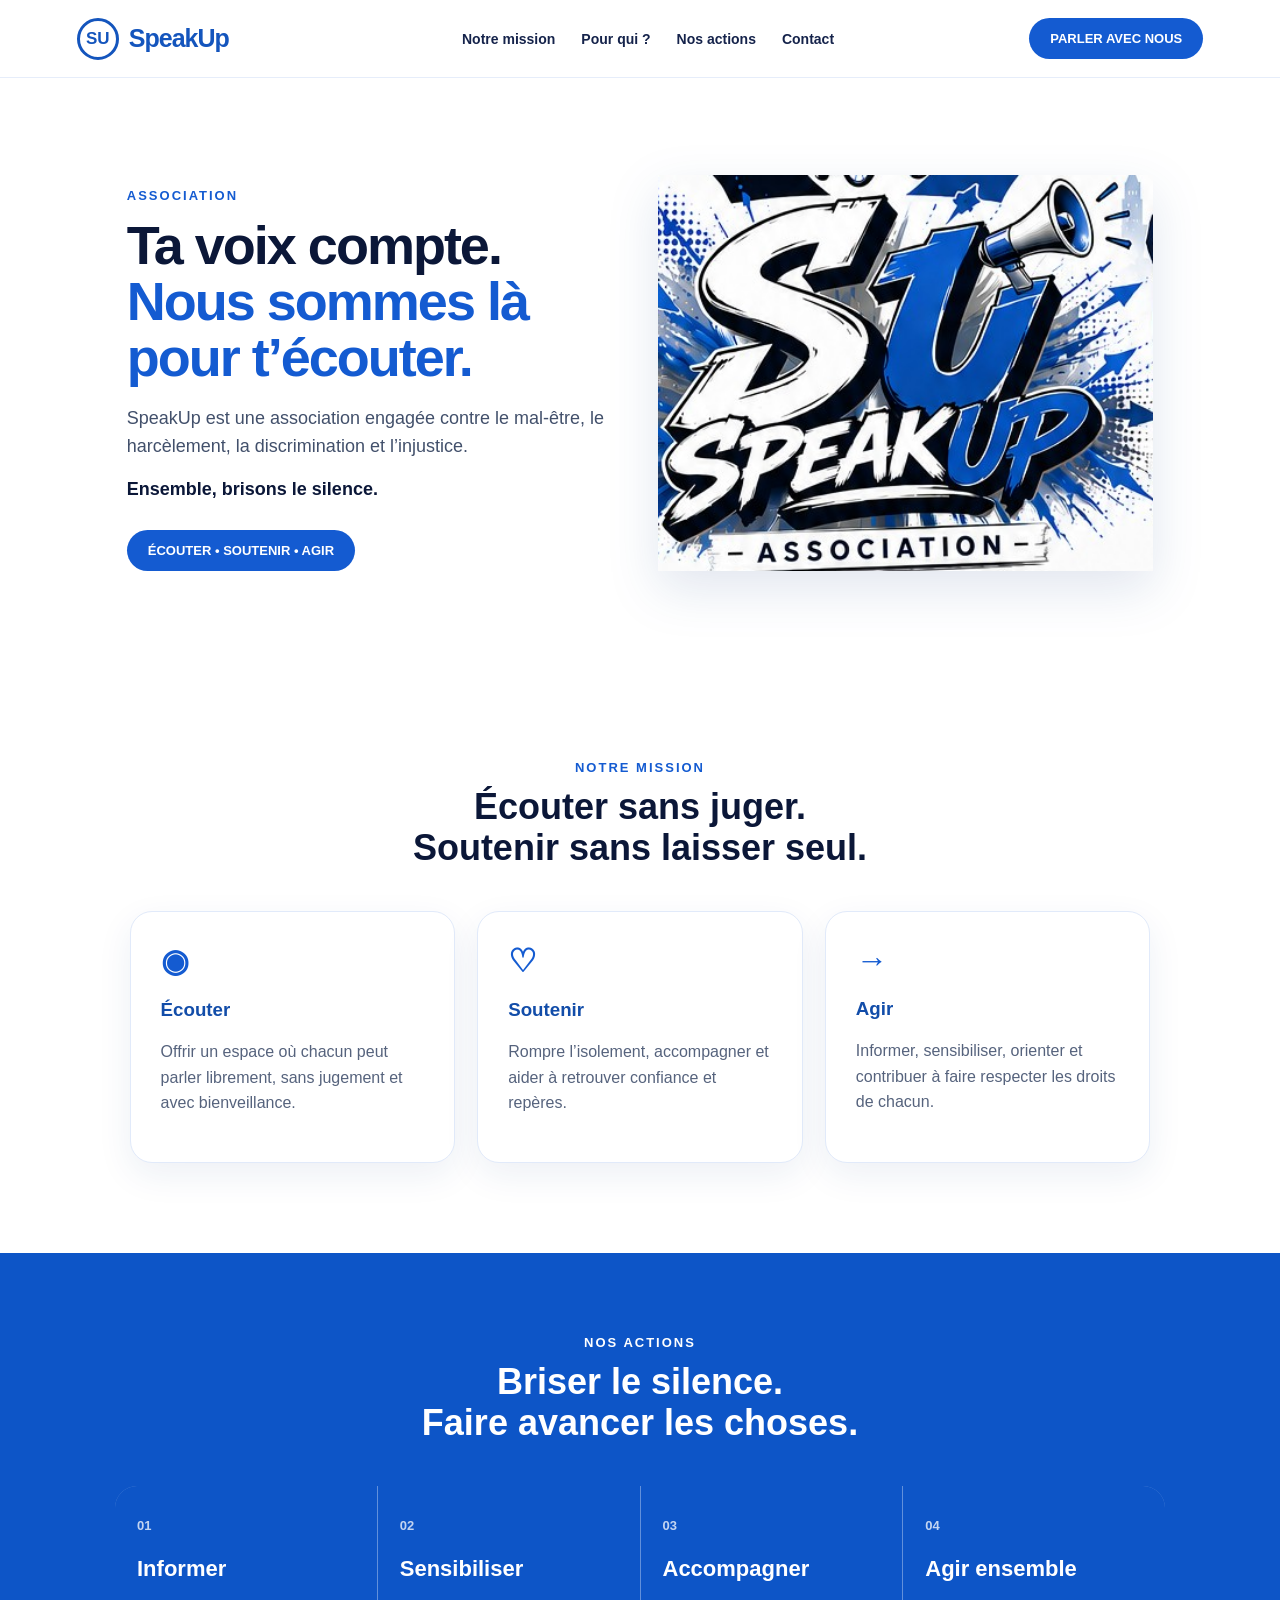
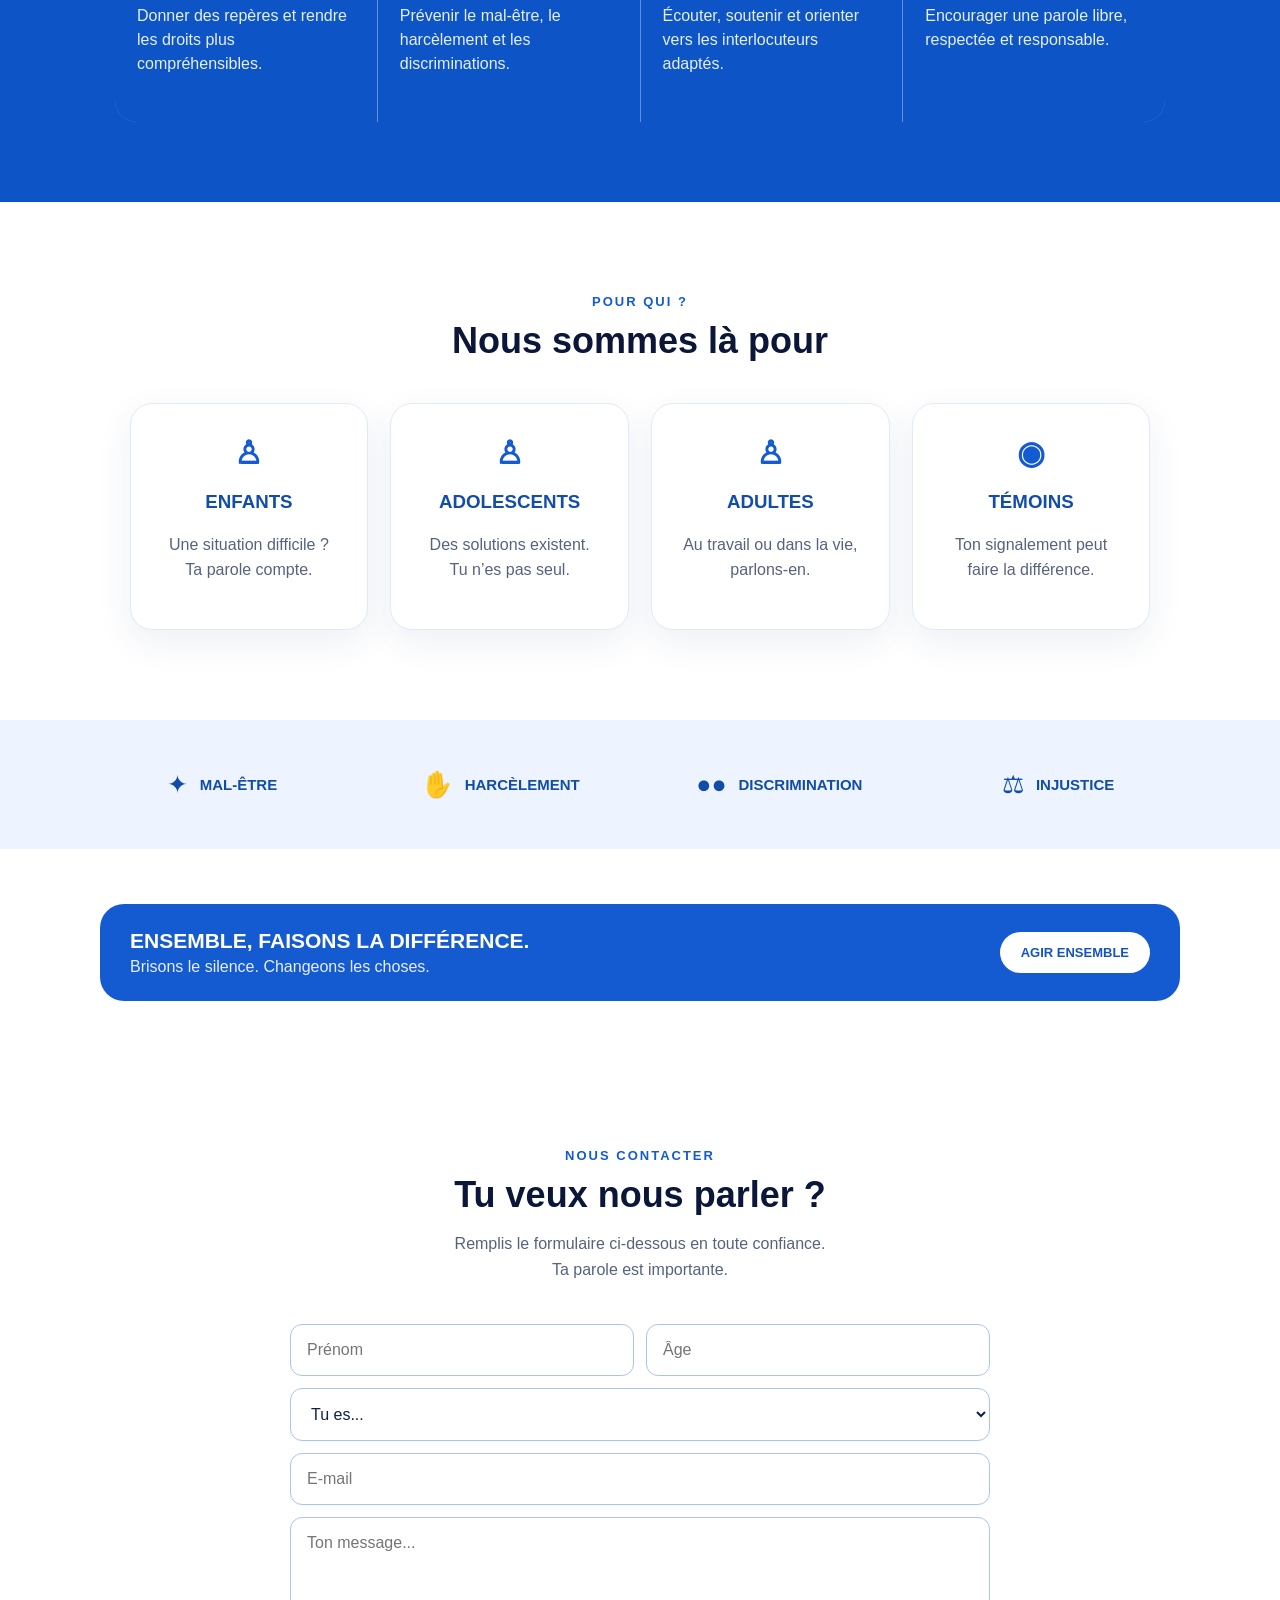
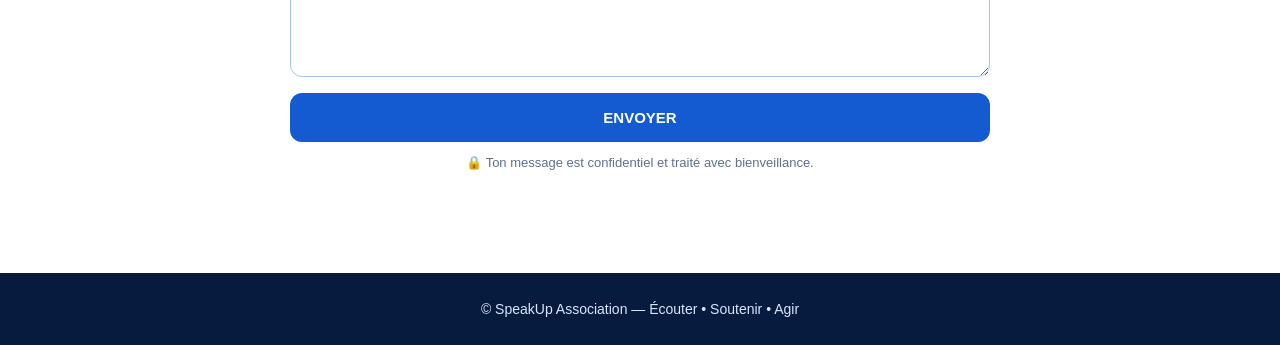
==== index.html @ f139d2a2 "Add files via upload" ====
<!doctype html>
<html lang="fr">
<head>
<meta charset="utf-8">
<meta name="viewport" content="width=device-width, initial-scale=1">
<meta name="description" content="SpeakUp Association — Écouter, soutenir, agir.">
<title>SpeakUp — Écouter • Soutenir • Agir</title>
<link rel="stylesheet" href="style.css">
</head>
<body>

<header class="header">
  <a class="brand" href="#accueil" aria-label="SpeakUp">
    <span class="brand-su">SU</span><span class="brand-name">SpeakUp</span>
  </a>
  <nav>
    <a href="#mission">Notre mission</a>
    <a href="#publics">Pour qui ?</a>
    <a href="#actions">Nos actions</a>
    <a href="#contact">Contact</a>
  </nav>
  <a class="header-btn" href="#contact">PARLER AVEC NOUS</a>
</header>

<main>
<section class="hero" id="accueil">
  <div class="hero-text">
    <p class="eyebrow">ASSOCIATION</p>
    <h1>Ta voix compte.<br><span>Nous sommes là<br>pour t’écouter.</span></h1>
    <p class="intro">SpeakUp est une association engagée contre le mal-être, le harcèlement, la discrimination et l’injustice.</p>
    <p class="strong">Ensemble, brisons le silence.</p>
    <a class="primary" href="#contact">ÉCOUTER • SOUTENIR • AGIR</a>
  </div>
  <div class="hero-logo">
    <img src="speakup-logo.png" alt="Logo SpeakUp Association">
  </div>
</section>

<section class="section" id="mission">
  <div class="section-title"><span>NOTRE MISSION</span><h2>Écouter sans juger.<br>Soutenir sans laisser seul.</h2></div>
  <div class="three-cards">
    <article><div class="icon">◉</div><h3>Écouter</h3><p>Offrir un espace où chacun peut parler librement, sans jugement et avec bienveillance.</p></article>
    <article><div class="icon">♡</div><h3>Soutenir</h3><p>Rompre l’isolement, accompagner et aider à retrouver confiance et repères.</p></article>
    <article><div class="icon">→</div><h3>Agir</h3><p>Informer, sensibiliser, orienter et contribuer à faire respecter les droits de chacun.</p></article>
  </div>
</section>

<section class="blue-section" id="actions">
  <div class="section-title white"><span>NOS ACTIONS</span><h2>Briser le silence.<br>Faire avancer les choses.</h2></div>
  <div class="action-grid">
    <div><b>01</b><h3>Informer</h3><p>Donner des repères et rendre les droits plus compréhensibles.</p></div>
    <div><b>02</b><h3>Sensibiliser</h3><p>Prévenir le mal-être, le harcèlement et les discriminations.</p></div>
    <div><b>03</b><h3>Accompagner</h3><p>Écouter, soutenir et orienter vers les interlocuteurs adaptés.</p></div>
    <div><b>04</b><h3>Agir ensemble</h3><p>Encourager une parole libre, respectée et responsable.</p></div>
  </div>
</section>

<section class="section" id="publics">
  <div class="section-title"><span>POUR QUI ?</span><h2>Nous sommes là pour</h2></div>
  <div class="audience-grid">
    <article><div class="audience-icon">♙</div><h3>ENFANTS</h3><p>Une situation difficile ? Ta parole compte.</p></article>
    <article><div class="audience-icon">♙</div><h3>ADOLESCENTS</h3><p>Des solutions existent. Tu n’es pas seul.</p></article>
    <article><div class="audience-icon">♙</div><h3>ADULTES</h3><p>Au travail ou dans la vie, parlons-en.</p></article>
    <article><div class="audience-icon">◉</div><h3>TÉMOINS</h3><p>Ton signalement peut faire la différence.</p></article>
  </div>
</section>

<section class="issues">
  <div class="issue"><span>✦</span><b>MAL-ÊTRE</b></div>
  <div class="issue"><span>✋</span><b>HARCÈLEMENT</b></div>
  <div class="issue"><span>●●</span><b>DISCRIMINATION</b></div>
  <div class="issue"><span>⚖</span><b>INJUSTICE</b></div>
</section>

<section class="cta">
  <div><strong>ENSEMBLE, FAISONS LA DIFFÉRENCE.</strong><span>Brisons le silence. Changeons les choses.</span></div>
  <a href="#contact">AGIR ENSEMBLE</a>
</section>

<section class="contact section" id="contact">
  <div class="section-title"><span>NOUS CONTACTER</span><h2>Tu veux nous parler ?</h2><p>Remplis le formulaire ci-dessous en toute confiance.<br>Ta parole est importante.</p></div>
  <form action="https://formsubmit.co/speakup@asso67gmail.com" method="POST">
    <input type="hidden" name="_subject" value="Nouveau message — SpeakUp">
    <input type="hidden" name="_captcha" value="false">
    <input type="hidden" name="_template" value="table">
    <div class="form-row">
      <input type="text" name="prenom" placeholder="Prénom" required>
      <input type="text" name="age" placeholder="Âge">
    </div>
    <select name="profil" required>
      <option value="" selected disabled>Tu es...</option>
      <option>Enfant</option><option>Adolescent</option><option>Adulte</option><option>Témoin</option>
    </select>
    <input type="email" name="email" placeholder="E-mail" required>
    <textarea name="message" placeholder="Ton message..." required></textarea>
    <button type="submit">ENVOYER</button>
    <p class="privacy">🔒 Ton message est confidentiel et traité avec bienveillance.</p>
  </form>
</section>
</main>

<footer>© SpeakUp Association — Écouter • Soutenir • Agir</footer>
</body>
</html>
---- style.css ----
*{box-sizing:border-box}html{scroll-behavior:smooth}body{margin:0;font-family:Arial,Helvetica,sans-serif;color:#0b1738;background:#fff}.header{height:78px;display:flex;align-items:center;gap:34px;padding:0 6%;border-bottom:1px solid #e6edfa;background:#fff;position:sticky;top:0;z-index:10}.brand{display:flex;align-items:center;gap:10px;text-decoration:none;color:#1455bd;font-weight:800;font-size:25px;min-width:190px}.brand-su{width:42px;height:42px;border:3px solid #1455bd;border-radius:50%;display:grid;place-items:center;font-size:17px}.brand-name{letter-spacing:-1px}.header nav{display:flex;gap:26px;flex:1;justify-content:center}.header nav a{color:#15234b;text-decoration:none;font-weight:700;font-size:14px}.header-btn,.primary,.cta a{background:#145bd1;color:#fff;text-decoration:none;border-radius:999px;padding:13px 21px;font-weight:800;font-size:13px;white-space:nowrap}.hero{max-width:1180px;margin:auto;min-height:590px;display:grid;grid-template-columns:1fr 1fr;align-items:center;padding:65px 6%;gap:35px}.eyebrow,.section-title span{font-size:13px;letter-spacing:2px;color:#145bd1;font-weight:900}.hero h1{font-size:54px;line-height:1.04;margin:14px 0 20px;letter-spacing:-2px}.hero h1 span{color:#145bd1}.intro{font-size:18px;line-height:1.55;max-width:540px;color:#42506b}.strong{font-size:18px;font-weight:800}.primary{display:inline-block;margin-top:12px}.hero-logo{display:flex;justify-content:center;align-items:center}.hero-logo img{width:min(100%,520px);max-height:420px;object-fit:contain;filter:drop-shadow(0 18px 25px rgba(10,50,120,.12))}.section{padding:90px 7%;max-width:1200px;margin:auto}.section-title{text-align:center;margin-bottom:42px}.section-title h2{font-size:36px;margin:10px 0 0;line-height:1.15}.section-title p{color:#56637d;line-height:1.6}.three-cards,.audience-grid{display:grid;grid-template-columns:repeat(3,1fr);gap:22px}.three-cards article,.audience-grid article{background:#fff;border:1px solid #e1eafa;border-radius:22px;padding:30px;box-shadow:0 12px 35px rgba(22,69,130,.08)}.icon,.audience-icon{color:#145bd1;font-size:32px;font-weight:900}.three-cards h3,.audience-grid h3{color:#124da9}.three-cards p,.audience-grid p{color:#56637d;line-height:1.6}.blue-section{background:#0d55c7;color:#fff;padding:80px 7%}.white span{color:#fff}.white h2{color:#fff}.action-grid{max-width:1050px;margin:auto;display:grid;grid-template-columns:repeat(4,1fr);gap:1px;background:rgba(255,255,255,.35);border-radius:22px;overflow:hidden}.action-grid div{background:#0d55c7;padding:30px 22px;min-height:180px}.action-grid b{font-size:13px;opacity:.75}.action-grid h3{font-size:22px}.action-grid p{line-height:1.5;opacity:.9}.audience-grid{grid-template-columns:repeat(4,1fr)}.audience-grid article{text-align:center}.issues{background:#edf4ff;padding:35px 7%;display:grid;grid-template-columns:repeat(4,1fr);gap:14px}.issue{display:flex;align-items:center;justify-content:center;gap:12px;color:#114da8;padding:15px;font-size:15px}.issue span{font-size:25px}.cta{max-width:1080px;margin:55px auto;padding:25px 30px;background:#145bd1;color:#fff;border-radius:24px;display:flex;align-items:center;justify-content:space-between;gap:20px}.cta div{display:flex;flex-direction:column;gap:5px}.cta strong{font-size:21px}.cta span{opacity:.9}.cta a{background:#fff;color:#1455bd}.contact form{max-width:700px;margin:auto}.form-row{display:grid;grid-template-columns:1fr 1fr;gap:12px}.contact input,.contact select,.contact textarea{width:100%;padding:16px;border:1.5px solid #a9c4ef;border-radius:12px;margin-bottom:12px;font:inherit;color:#10204a;background:#fff}.contact textarea{min-height:160px;resize:vertical}.contact button{width:100%;border:0;border-radius:12px;background:#145bd1;color:#fff;padding:16px;font-weight:900;font-size:15px;cursor:pointer}.privacy{text-align:center;color:#60708d;font-size:13px}footer{text-align:center;background:#071b3e;color:#d9e6ff;padding:28px;font-size:14px}@media(max-width:850px){.header{height:auto;padding:14px 5%;flex-wrap:wrap;gap:14px}.header nav{order:3;width:100%;overflow:auto;justify-content:flex-start;padding-bottom:4px}.header-btn{display:none}.hero{grid-template-columns:1fr;padding-top:45px}.hero h1{font-size:43px}.hero-logo{order:2}.three-cards,.audience-grid,.action-grid,.issues{grid-template-columns:1fr 1fr}.section{padding:65px 5%}.cta{margin:35px 5%;flex-direction:column;align-items:flex-start}.cta a{align-self:stretch;text-align:center}}@media(max-width:520px){.three-cards,.audience-grid,.action-grid,.issues,.form-row{grid-template-columns:1fr}.hero h1{font-size:38px}.hero-logo img{width:100%}.section-title h2{font-size:29px}.brand{min-width:auto}.header nav{gap:18px}.header nav a{font-size:13px}.cta strong{font-size:18px}}
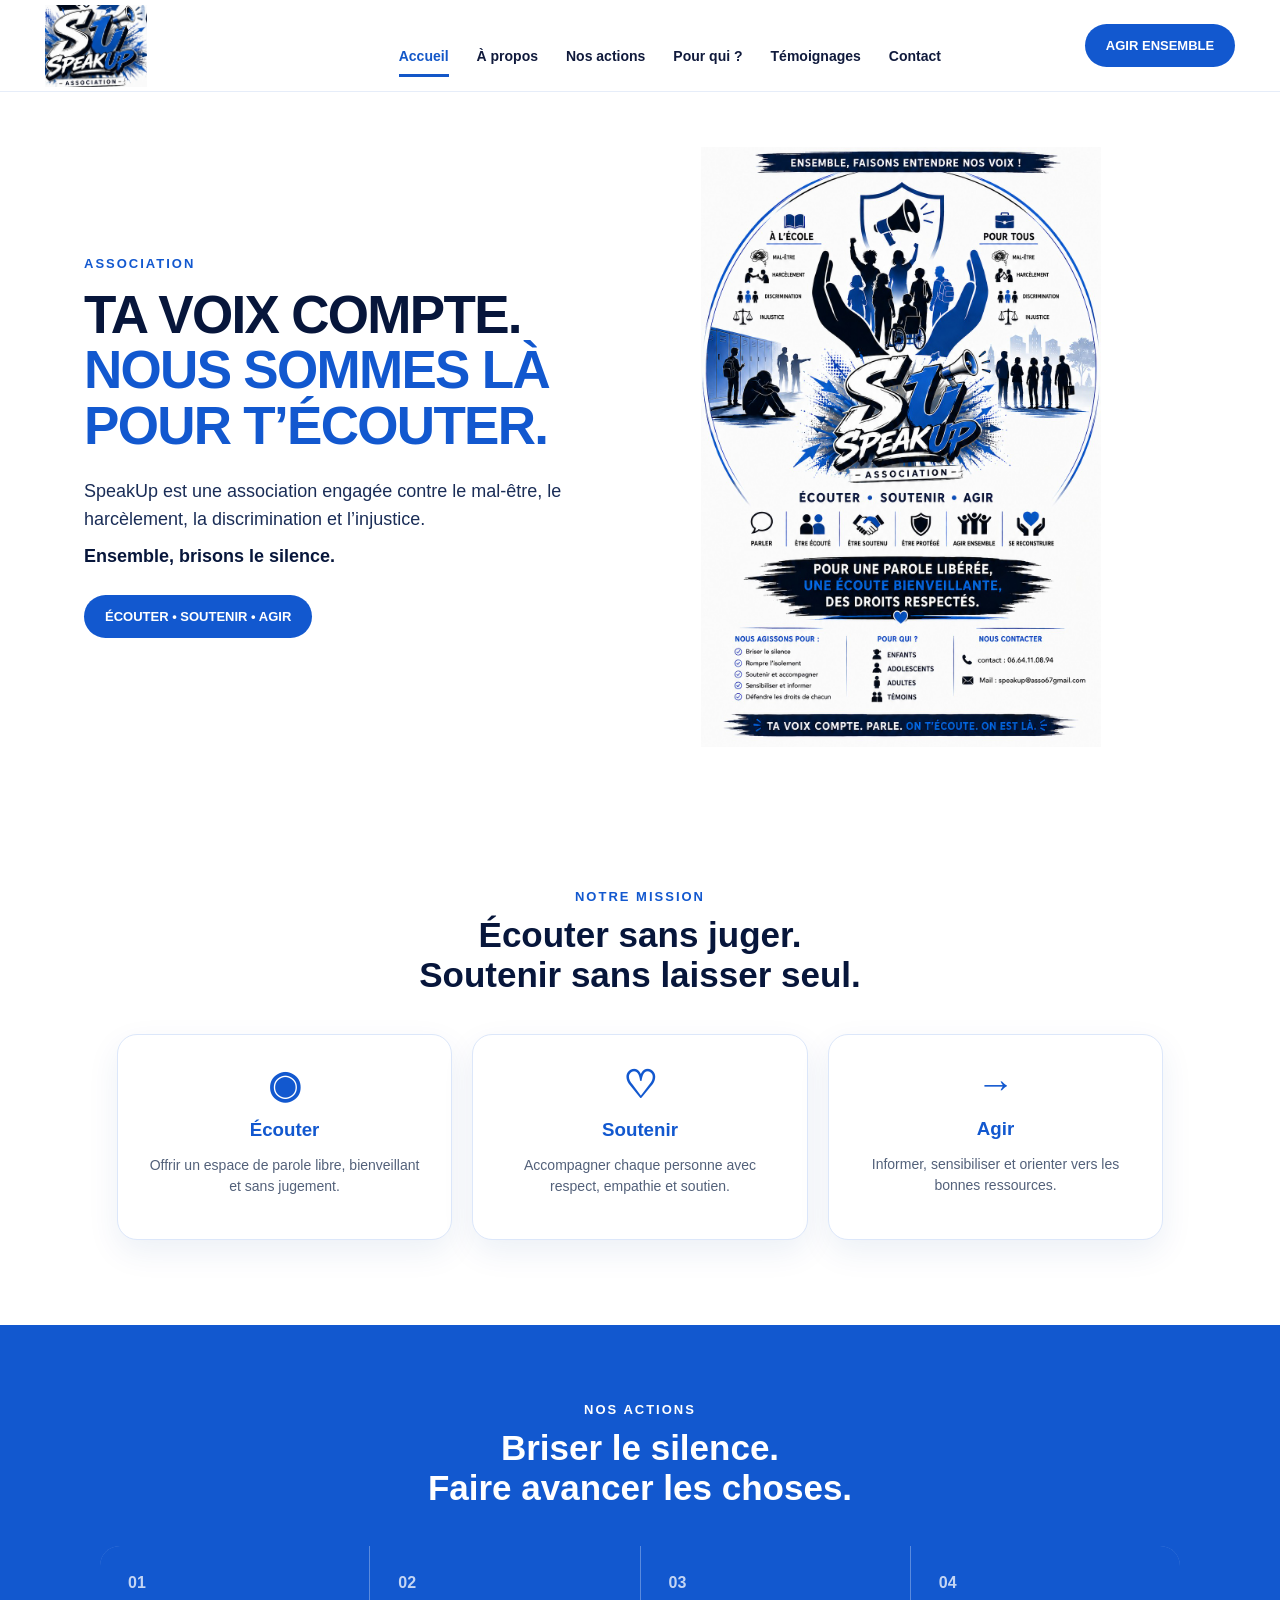
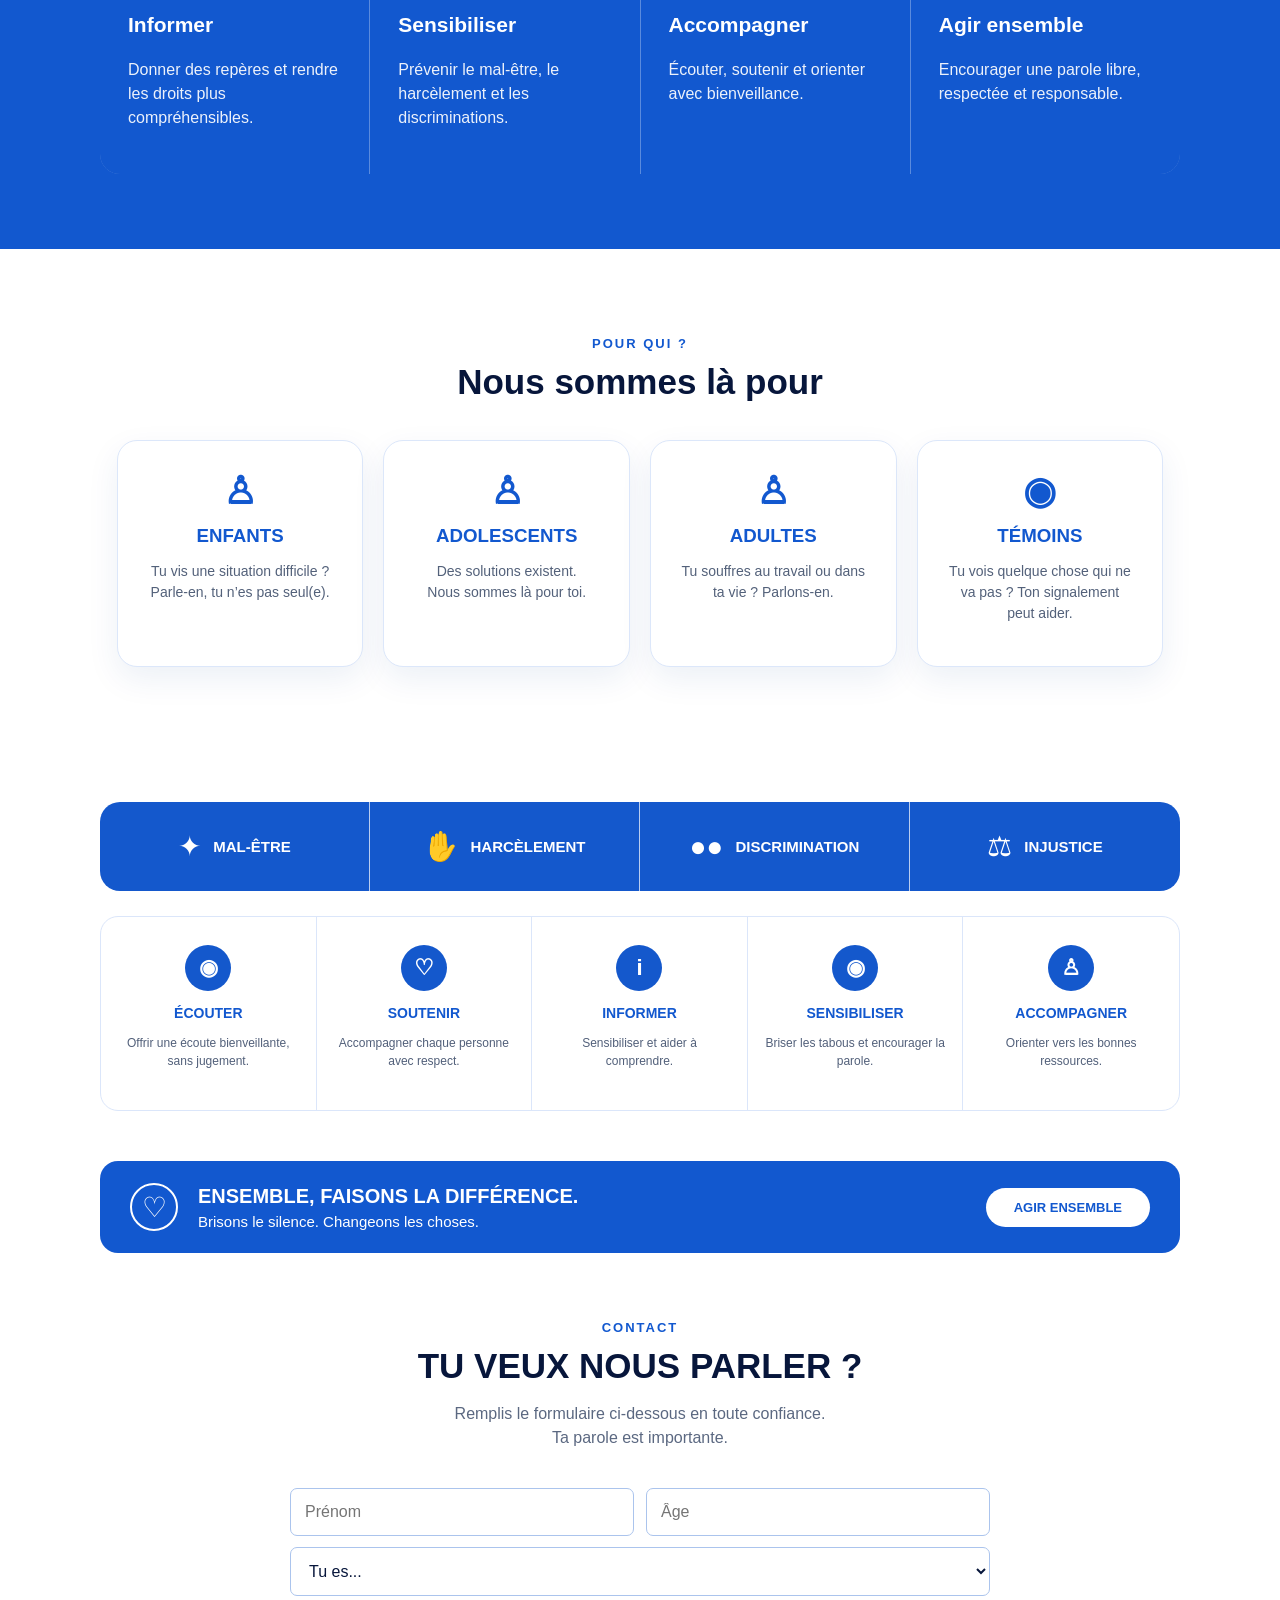
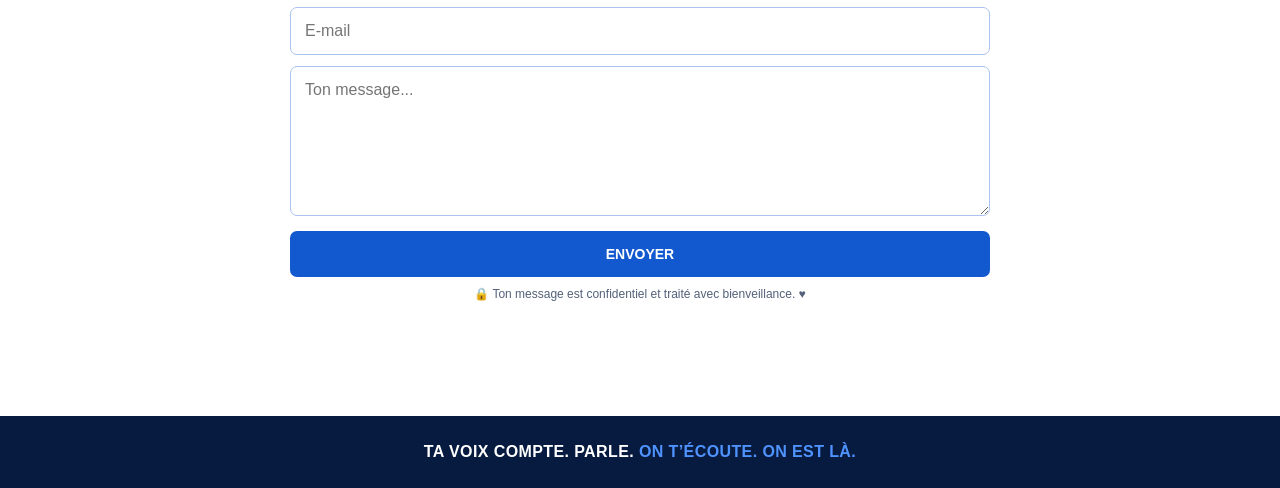
==== commit 7707956f: "Add files via upload" ====
--- a/index.html
+++ b/index.html
@@ -3,102 +3,114 @@
 <head>
 <meta charset="utf-8">
 <meta name="viewport" content="width=device-width, initial-scale=1">
-<meta name="description" content="SpeakUp Association — Écouter, soutenir, agir.">
+<meta name="description" content="SpeakUp — Ta voix compte. Nous sommes là pour t'écouter.">
 <title>SpeakUp — Écouter • Soutenir • Agir</title>
 <link rel="stylesheet" href="style.css">
 </head>
 <body>
 
-<header class="header">
-  <a class="brand" href="#accueil" aria-label="SpeakUp">
-    <span class="brand-su">SU</span><span class="brand-name">SpeakUp</span>
+<header class="topbar">
+  <a class="logo-link" href="#accueil">
+    <img src="logo-speakup.png" alt="Logo SU SpeakUp Association">
   </a>
-  <nav>
-    <a href="#mission">Notre mission</a>
+  <nav aria-label="Navigation principale">
+    <a class="active" href="#accueil">Accueil</a>
+    <a href="#apropos">À propos</a>
+    <a href="#actions">Nos actions</a>
     <a href="#publics">Pour qui ?</a>
-    <a href="#actions">Nos actions</a>
+    <a href="#contact">Témoignages</a>
     <a href="#contact">Contact</a>
   </nav>
-  <a class="header-btn" href="#contact">PARLER AVEC NOUS</a>
+  <a class="top-button" href="#contact">AGIR ENSEMBLE</a>
 </header>
 
 <main>
 <section class="hero" id="accueil">
-  <div class="hero-text">
-    <p class="eyebrow">ASSOCIATION</p>
-    <h1>Ta voix compte.<br><span>Nous sommes là<br>pour t’écouter.</span></h1>
-    <p class="intro">SpeakUp est une association engagée contre le mal-être, le harcèlement, la discrimination et l’injustice.</p>
-    <p class="strong">Ensemble, brisons le silence.</p>
-    <a class="primary" href="#contact">ÉCOUTER • SOUTENIR • AGIR</a>
+  <div class="hero-copy">
+    <div class="eyebrow">ASSOCIATION</div>
+    <h1>TA VOIX COMPTE.<br><span>NOUS SOMMES LÀ<br>POUR T’ÉCOUTER.</span></h1>
+    <p>SpeakUp est une association engagée contre le mal-être, le harcèlement, la discrimination et l’injustice.</p>
+    <p class="bold">Ensemble, brisons le silence.</p>
+    <a class="blue-btn" href="#contact">ÉCOUTER • SOUTENIR • AGIR</a>
   </div>
-  <div class="hero-logo">
-    <img src="speakup-logo.png" alt="Logo SpeakUp Association">
+  <div class="hero-visual">
+    <img src="visuel-speakup.png" alt="Visuel SpeakUp Association">
   </div>
 </section>
 
-<section class="section" id="mission">
-  <div class="section-title"><span>NOTRE MISSION</span><h2>Écouter sans juger.<br>Soutenir sans laisser seul.</h2></div>
-  <div class="three-cards">
-    <article><div class="icon">◉</div><h3>Écouter</h3><p>Offrir un espace où chacun peut parler librement, sans jugement et avec bienveillance.</p></article>
-    <article><div class="icon">♡</div><h3>Soutenir</h3><p>Rompre l’isolement, accompagner et aider à retrouver confiance et repères.</p></article>
-    <article><div class="icon">→</div><h3>Agir</h3><p>Informer, sensibiliser, orienter et contribuer à faire respecter les droits de chacun.</p></article>
+<section class="section" id="apropos">
+  <div class="section-heading"><span>NOTRE MISSION</span><h2>Écouter sans juger.<br>Soutenir sans laisser seul.</h2></div>
+  <div class="cards three">
+    <article><div class="big-icon">◉</div><h3>Écouter</h3><p>Offrir un espace de parole libre, bienveillant et sans jugement.</p></article>
+    <article><div class="big-icon">♡</div><h3>Soutenir</h3><p>Accompagner chaque personne avec respect, empathie et soutien.</p></article>
+    <article><div class="big-icon">→</div><h3>Agir</h3><p>Informer, sensibiliser et orienter vers les bonnes ressources.</p></article>
   </div>
 </section>
 
-<section class="blue-section" id="actions">
-  <div class="section-title white"><span>NOS ACTIONS</span><h2>Briser le silence.<br>Faire avancer les choses.</h2></div>
-  <div class="action-grid">
-    <div><b>01</b><h3>Informer</h3><p>Donner des repères et rendre les droits plus compréhensibles.</p></div>
-    <div><b>02</b><h3>Sensibiliser</h3><p>Prévenir le mal-être, le harcèlement et les discriminations.</p></div>
-    <div><b>03</b><h3>Accompagner</h3><p>Écouter, soutenir et orienter vers les interlocuteurs adaptés.</p></div>
-    <div><b>04</b><h3>Agir ensemble</h3><p>Encourager une parole libre, respectée et responsable.</p></div>
+<section class="blue-band" id="actions">
+  <div class="section-heading light"><span>NOS ACTIONS</span><h2>Briser le silence.<br>Faire avancer les choses.</h2></div>
+  <div class="action-cards">
+    <article><b>01</b><h3>Informer</h3><p>Donner des repères et rendre les droits plus compréhensibles.</p></article>
+    <article><b>02</b><h3>Sensibiliser</h3><p>Prévenir le mal-être, le harcèlement et les discriminations.</p></article>
+    <article><b>03</b><h3>Accompagner</h3><p>Écouter, soutenir et orienter avec bienveillance.</p></article>
+    <article><b>04</b><h3>Agir ensemble</h3><p>Encourager une parole libre, respectée et responsable.</p></article>
   </div>
 </section>
 
 <section class="section" id="publics">
-  <div class="section-title"><span>POUR QUI ?</span><h2>Nous sommes là pour</h2></div>
-  <div class="audience-grid">
-    <article><div class="audience-icon">♙</div><h3>ENFANTS</h3><p>Une situation difficile ? Ta parole compte.</p></article>
-    <article><div class="audience-icon">♙</div><h3>ADOLESCENTS</h3><p>Des solutions existent. Tu n’es pas seul.</p></article>
-    <article><div class="audience-icon">♙</div><h3>ADULTES</h3><p>Au travail ou dans la vie, parlons-en.</p></article>
-    <article><div class="audience-icon">◉</div><h3>TÉMOINS</h3><p>Ton signalement peut faire la différence.</p></article>
+  <div class="section-heading"><span>POUR QUI ?</span><h2>Nous sommes là pour</h2></div>
+  <div class="cards four">
+    <article><div class="person-icon">♙</div><h3>ENFANTS</h3><p>Tu vis une situation difficile ?<br>Parle-en, tu n’es pas seul(e).</p></article>
+    <article><div class="person-icon">♙</div><h3>ADOLESCENTS</h3><p>Des solutions existent.<br>Nous sommes là pour toi.</p></article>
+    <article><div class="person-icon">♙</div><h3>ADULTES</h3><p>Tu souffres au travail ou dans ta vie ? Parlons-en.</p></article>
+    <article><div class="person-icon">◉</div><h3>TÉMOINS</h3><p>Tu vois quelque chose qui ne va pas ? Ton signalement peut aider.</p></article>
   </div>
 </section>
 
-<section class="issues">
-  <div class="issue"><span>✦</span><b>MAL-ÊTRE</b></div>
-  <div class="issue"><span>✋</span><b>HARCÈLEMENT</b></div>
-  <div class="issue"><span>●●</span><b>DISCRIMINATION</b></div>
-  <div class="issue"><span>⚖</span><b>INJUSTICE</b></div>
+<section class="causes">
+  <div><span>✦</span><strong>MAL-ÊTRE</strong></div>
+  <div><span>✋</span><strong>HARCÈLEMENT</strong></div>
+  <div><span>●●</span><strong>DISCRIMINATION</strong></div>
+  <div><span>⚖</span><strong>INJUSTICE</strong></div>
+</section>
+
+<section class="services">
+  <div><div class="service-icon">◉</div><h3>ÉCOUTER</h3><p>Offrir une écoute bienveillante, sans jugement.</p></div>
+  <div><div class="service-icon">♡</div><h3>SOUTENIR</h3><p>Accompagner chaque personne avec respect.</p></div>
+  <div><div class="service-icon">i</div><h3>INFORMER</h3><p>Sensibiliser et aider à comprendre.</p></div>
+  <div><div class="service-icon">◉</div><h3>SENSIBILISER</h3><p>Briser les tabous et encourager la parole.</p></div>
+  <div><div class="service-icon">♙</div><h3>ACCOMPAGNER</h3><p>Orienter vers les bonnes ressources.</p></div>
 </section>
 
 <section class="cta">
-  <div><strong>ENSEMBLE, FAISONS LA DIFFÉRENCE.</strong><span>Brisons le silence. Changeons les choses.</span></div>
+  <div class="heart">♡</div>
+  <div class="cta-text"><strong>ENSEMBLE, FAISONS LA DIFFÉRENCE.</strong><span>Brisons le silence. Changeons les choses.</span></div>
   <a href="#contact">AGIR ENSEMBLE</a>
 </section>
 
 <section class="contact section" id="contact">
-  <div class="section-title"><span>NOUS CONTACTER</span><h2>Tu veux nous parler ?</h2><p>Remplis le formulaire ci-dessous en toute confiance.<br>Ta parole est importante.</p></div>
+  <div class="section-heading"><span>CONTACT</span><h2>TU VEUX NOUS PARLER ?</h2><p>Remplis le formulaire ci-dessous en toute confiance.<br>Ta parole est importante.</p></div>
   <form action="https://formsubmit.co/speakup@asso67gmail.com" method="POST">
     <input type="hidden" name="_subject" value="Nouveau message — SpeakUp">
     <input type="hidden" name="_captcha" value="false">
     <input type="hidden" name="_template" value="table">
-    <div class="form-row">
-      <input type="text" name="prenom" placeholder="Prénom" required>
-      <input type="text" name="age" placeholder="Âge">
+    <input type="hidden" name="_next" value="merci.html">
+    <div class="row">
+      <input name="prenom" type="text" placeholder="Prénom" required>
+      <input name="age" type="text" placeholder="Âge">
     </div>
     <select name="profil" required>
-      <option value="" selected disabled>Tu es...</option>
+      <option value="" disabled selected>Tu es...</option>
       <option>Enfant</option><option>Adolescent</option><option>Adulte</option><option>Témoin</option>
     </select>
-    <input type="email" name="email" placeholder="E-mail" required>
+    <input name="email" type="email" placeholder="E-mail" required>
     <textarea name="message" placeholder="Ton message..." required></textarea>
     <button type="submit">ENVOYER</button>
-    <p class="privacy">🔒 Ton message est confidentiel et traité avec bienveillance.</p>
+    <div class="confidential">🔒 Ton message est confidentiel et traité avec bienveillance. ♥</div>
   </form>
 </section>
 </main>
 
-<footer>© SpeakUp Association — Écouter • Soutenir • Agir</footer>
+<footer>TA VOIX COMPTE. PARLE. <span>ON T’ÉCOUTE. ON EST LÀ.</span></footer>
 </body>
-</html>
+</html>
--- a/style.css
+++ b/style.css
@@ -1 +1,55 @@
-*{box-sizing:border-box}html{scroll-behavior:smooth}body{margin:0;font-family:Arial,Helvetica,sans-serif;color:#0b1738;background:#fff}.header{height:78px;display:flex;align-items:center;gap:34px;padding:0 6%;border-bottom:1px solid #e6edfa;background:#fff;position:sticky;top:0;z-index:10}.brand{display:flex;align-items:center;gap:10px;text-decoration:none;color:#1455bd;font-weight:800;font-size:25px;min-width:190px}.brand-su{width:42px;height:42px;border:3px solid #1455bd;border-radius:50%;display:grid;place-items:center;font-size:17px}.brand-name{letter-spacing:-1px}.header nav{display:flex;gap:26px;flex:1;justify-content:center}.header nav a{color:#15234b;text-decoration:none;font-weight:700;font-size:14px}.header-btn,.primary,.cta a{background:#145bd1;color:#fff;text-decoration:none;border-radius:999px;padding:13px 21px;font-weight:800;font-size:13px;white-space:nowrap}.hero{max-width:1180px;margin:auto;min-height:590px;display:grid;grid-template-columns:1fr 1fr;align-items:center;padding:65px 6%;gap:35px}.eyebrow,.section-title span{font-size:13px;letter-spacing:2px;color:#145bd1;font-weight:900}.hero h1{font-size:54px;line-height:1.04;margin:14px 0 20px;letter-spacing:-2px}.hero h1 span{color:#145bd1}.intro{font-size:18px;line-height:1.55;max-width:540px;color:#42506b}.strong{font-size:18px;font-weight:800}.primary{display:inline-block;margin-top:12px}.hero-logo{display:flex;justify-content:center;align-items:center}.hero-logo img{width:min(100%,520px);max-height:420px;object-fit:contain;filter:drop-shadow(0 18px 25px rgba(10,50,120,.12))}.section{padding:90px 7%;max-width:1200px;margin:auto}.section-title{text-align:center;margin-bottom:42px}.section-title h2{font-size:36px;margin:10px 0 0;line-height:1.15}.section-title p{color:#56637d;line-height:1.6}.three-cards,.audience-grid{display:grid;grid-template-columns:repeat(3,1fr);gap:22px}.three-cards article,.audience-grid article{background:#fff;border:1px solid #e1eafa;border-radius:22px;padding:30px;box-shadow:0 12px 35px rgba(22,69,130,.08)}.icon,.audience-icon{color:#145bd1;font-size:32px;font-weight:900}.three-cards h3,.audience-grid h3{color:#124da9}.three-cards p,.audience-grid p{color:#56637d;line-height:1.6}.blue-section{background:#0d55c7;color:#fff;padding:80px 7%}.white span{color:#fff}.white h2{color:#fff}.action-grid{max-width:1050px;margin:auto;display:grid;grid-template-columns:repeat(4,1fr);gap:1px;background:rgba(255,255,255,.35);border-radius:22px;overflow:hidden}.action-grid div{background:#0d55c7;padding:30px 22px;min-height:180px}.action-grid b{font-size:13px;opacity:.75}.action-grid h3{font-size:22px}.action-grid p{line-height:1.5;opacity:.9}.audience-grid{grid-template-columns:repeat(4,1fr)}.audience-grid article{text-align:center}.issues{background:#edf4ff;padding:35px 7%;display:grid;grid-template-columns:repeat(4,1fr);gap:14px}.issue{display:flex;align-items:center;justify-content:center;gap:12px;color:#114da8;padding:15px;font-size:15px}.issue span{font-size:25px}.cta{max-width:1080px;margin:55px auto;padding:25px 30px;background:#145bd1;color:#fff;border-radius:24px;display:flex;align-items:center;justify-content:space-between;gap:20px}.cta div{display:flex;flex-direction:column;gap:5px}.cta strong{font-size:21px}.cta span{opacity:.9}.cta a{background:#fff;color:#1455bd}.contact form{max-width:700px;margin:auto}.form-row{display:grid;grid-template-columns:1fr 1fr;gap:12px}.contact input,.contact select,.contact textarea{width:100%;padding:16px;border:1.5px solid #a9c4ef;border-radius:12px;margin-bottom:12px;font:inherit;color:#10204a;background:#fff}.contact textarea{min-height:160px;resize:vertical}.contact button{width:100%;border:0;border-radius:12px;background:#145bd1;color:#fff;padding:16px;font-weight:900;font-size:15px;cursor:pointer}.privacy{text-align:center;color:#60708d;font-size:13px}footer{text-align:center;background:#071b3e;color:#d9e6ff;padding:28px;font-size:14px}@media(max-width:850px){.header{height:auto;padding:14px 5%;flex-wrap:wrap;gap:14px}.header nav{order:3;width:100%;overflow:auto;justify-content:flex-start;padding-bottom:4px}.header-btn{display:none}.hero{grid-template-columns:1fr;padding-top:45px}.hero h1{font-size:43px}.hero-logo{order:2}.three-cards,.audience-grid,.action-grid,.issues{grid-template-columns:1fr 1fr}.section{padding:65px 5%}.cta{margin:35px 5%;flex-direction:column;align-items:flex-start}.cta a{align-self:stretch;text-align:center}}@media(max-width:520px){.three-cards,.audience-grid,.action-grid,.issues,.form-row{grid-template-columns:1fr}.hero h1{font-size:38px}.hero-logo img{width:100%}.section-title h2{font-size:29px}.brand{min-width:auto}.header nav{gap:18px}.header nav a{font-size:13px}.cta strong{font-size:18px}}
+*{box-sizing:border-box}
+html{scroll-behavior:smooth}
+body{margin:0;background:#fff;color:#07163b;font-family:Arial,Helvetica,sans-serif}
+a{text-decoration:none}
+.topbar{height:92px;display:flex;align-items:center;padding:0 3.5%;gap:28px;border-bottom:1px solid #e6edf9;background:#fff;position:sticky;top:0;z-index:20}
+.logo-link{width:210px;height:84px;display:flex;align-items:center}
+.logo-link img{width:175px;height:82px;object-fit:contain;object-position:left center}
+.topbar nav{display:flex;align-items:center;justify-content:center;gap:28px;flex:1}
+.topbar nav a{font-size:14px;font-weight:700;color:#101a3c;padding:33px 0 10px;border-bottom:3px solid transparent}
+.topbar nav a.active,.topbar nav a:hover{color:#1357c8;border-bottom-color:#1357c8}
+.top-button,.blue-btn{background:#1258cf;color:white;font-weight:900;border-radius:999px;padding:14px 21px;font-size:13px;white-space:nowrap}
+.hero{max-width:1240px;margin:auto;min-height:650px;padding:55px 5%;display:grid;grid-template-columns:.9fr 1.1fr;align-items:center;gap:40px}
+.eyebrow,.section-heading>span{font-size:13px;font-weight:900;letter-spacing:2px;color:#1258cf}
+.hero h1{font-size:53px;line-height:1.05;letter-spacing:-1.7px;margin:16px 0 24px}
+.hero h1 span{color:#1258cf}
+.hero-copy>p{max-width:520px;font-size:18px;line-height:1.55;color:#1a2d57;margin:10px 0}
+.hero-copy .bold{font-weight:800;color:#07163b}
+.blue-btn{display:inline-block;margin-top:14px}
+.hero-visual{display:flex;justify-content:center}
+.hero-visual img{width:min(100%,680px);height:auto;max-height:600px;object-fit:contain}
+.section{max-width:1200px;margin:auto;padding:85px 6%}
+.section-heading{text-align:center;margin-bottom:38px}
+.section-heading h2{font-size:35px;line-height:1.15;margin:10px 0}
+.section-heading p{color:#5b6881;line-height:1.5}
+.cards{display:grid;gap:20px}
+.cards.three{grid-template-columns:repeat(3,1fr)}
+.cards.four{grid-template-columns:repeat(4,1fr)}
+.cards article{padding:28px;border:1px solid #dce7fa;border-radius:20px;background:white;box-shadow:0 12px 32px rgba(15,65,145,.08);text-align:center}
+.cards h3{color:#1258cf;margin:12px 0 8px}
+.cards p{color:#53617a;line-height:1.5;font-size:14px}
+.big-icon,.person-icon{font-size:38px;color:#1258cf;font-weight:900}
+.blue-band{background:#1258cf;color:white;padding:75px 7%}
+.section-heading.light>span,.section-heading.light h2{color:white}
+.action-cards{max-width:1080px;margin:auto;display:grid;grid-template-columns:repeat(4,1fr);gap:1px;border-radius:20px;overflow:hidden;background:rgba(255,255,255,.3)}
+.action-cards article{padding:28px;background:#1258cf;min-height:190px}
+.action-cards b{opacity:.75}.action-cards h3{font-size:21px}.action-cards p{line-height:1.5;opacity:.92}
+.causes{display:grid;grid-template-columns:repeat(4,1fr);max-width:1080px;margin:50px auto 25px;background:#1458cc;color:white;border-radius:20px;overflow:hidden}
+.causes div{display:flex;align-items:center;justify-content:center;gap:12px;padding:28px 12px;border-right:1px solid rgba(255,255,255,.7)}
+.causes div:last-child{border-right:0}.causes span{font-size:28px}.causes strong{font-size:15px}
+.services{max-width:1080px;margin:0 auto 50px;display:grid;grid-template-columns:repeat(5,1fr);border:1px solid #dbe6fa;border-radius:18px;overflow:hidden}
+.services>div{text-align:center;padding:28px 15px;border-right:1px solid #dbe6fa}.services>div:last-child{border-right:0}
+.service-icon{margin:auto;width:46px;height:46px;border-radius:50%;display:grid;place-items:center;background:#1458cc;color:#fff;font-weight:900;font-size:22px}
+.services h3{font-size:14px;color:#1258cf}.services p{font-size:12px;color:#52607a;line-height:1.45}
+.cta{max-width:1080px;margin:35px auto 0;background:#1258cf;color:#fff;border-radius:18px;padding:22px 30px;display:flex;align-items:center;gap:20px}
+.heart{width:48px;height:48px;border:2px solid white;border-radius:50%;display:grid;place-items:center;font-size:28px}
+.cta-text{display:flex;flex-direction:column;gap:5px;flex:1}.cta-text strong{font-size:20px}.cta-text span{font-size:15px}
+.cta>a{background:#fff;color:#1258cf;border-radius:999px;padding:12px 28px;font-weight:900;font-size:13px}
+.contact{padding-top:65px}.contact form{max-width:700px;margin:auto}.row{display:grid;grid-template-columns:1fr 1fr;gap:12px}
+.contact input,.contact select,.contact textarea{width:100%;padding:14px;border:1.5px solid #abc4ed;border-radius:7px;margin-bottom:11px;background:white;color:#07163b;font:inherit}
+.contact textarea{min-height:150px;resize:vertical}.contact button{width:100%;border:0;border-radius:7px;padding:15px;background:#1258cf;color:white;font-weight:900;font-size:14px;cursor:pointer}
+.confidential{text-align:center;color:#53617a;font-size:12px;margin-top:10px}
+footer{margin-top:30px;background:#071b40;color:#fff;text-align:center;padding:27px;font-weight:800;letter-spacing:.4px}
+footer span{color:#4f93ff}
+@media(max-width:950px){.topbar{height:auto;padding:10px 4%;flex-wrap:wrap}.logo-link{width:150px}.logo-link img{width:145px}.topbar nav{order:3;width:100%;overflow:auto;justify-content:flex-start;gap:20px}.topbar nav a{padding:8px 0}.top-button{margin-left:auto}.hero{grid-template-columns:1fr;padding-top:35px}.hero-visual{order:2}.cards.four,.action-cards{grid-template-columns:1fr 1fr}.services{grid-template-columns:1fr 1fr}.services>div{border-bottom:1px solid #dbe6fa}.causes{grid-template-columns:1fr 1fr}}
+@media(max-width:560px){.top-button{display:none}.hero{padding:35px 5%;min-height:auto}.hero h1{font-size:39px}.section{padding:60px 5%}.cards.three,.cards.four,.action-cards,.causes,.services{grid-template-columns:1fr}.services>div{border-right:0}.cta{margin:25px 5%;flex-wrap:wrap}.cta>a{width:100%;text-align:center}.row{grid-template-columns:1fr}.section-heading h2{font-size:29px}}
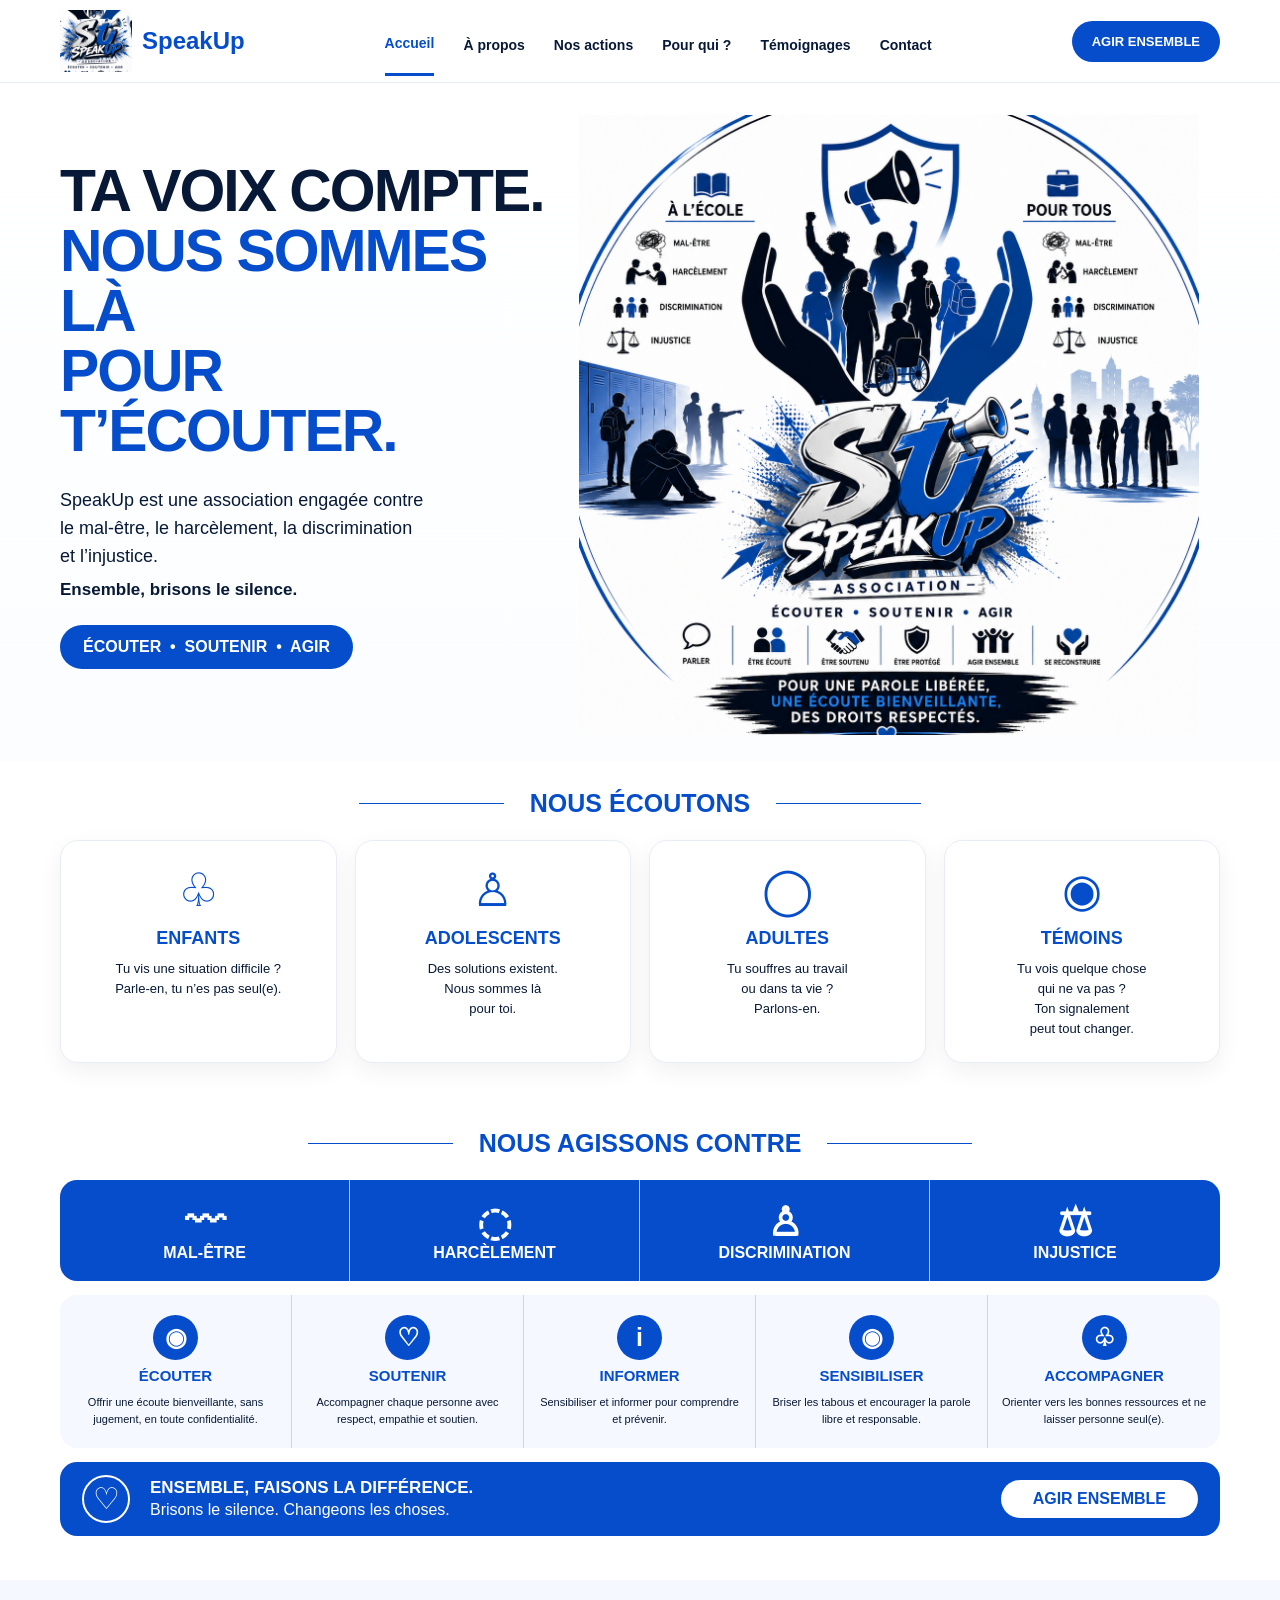
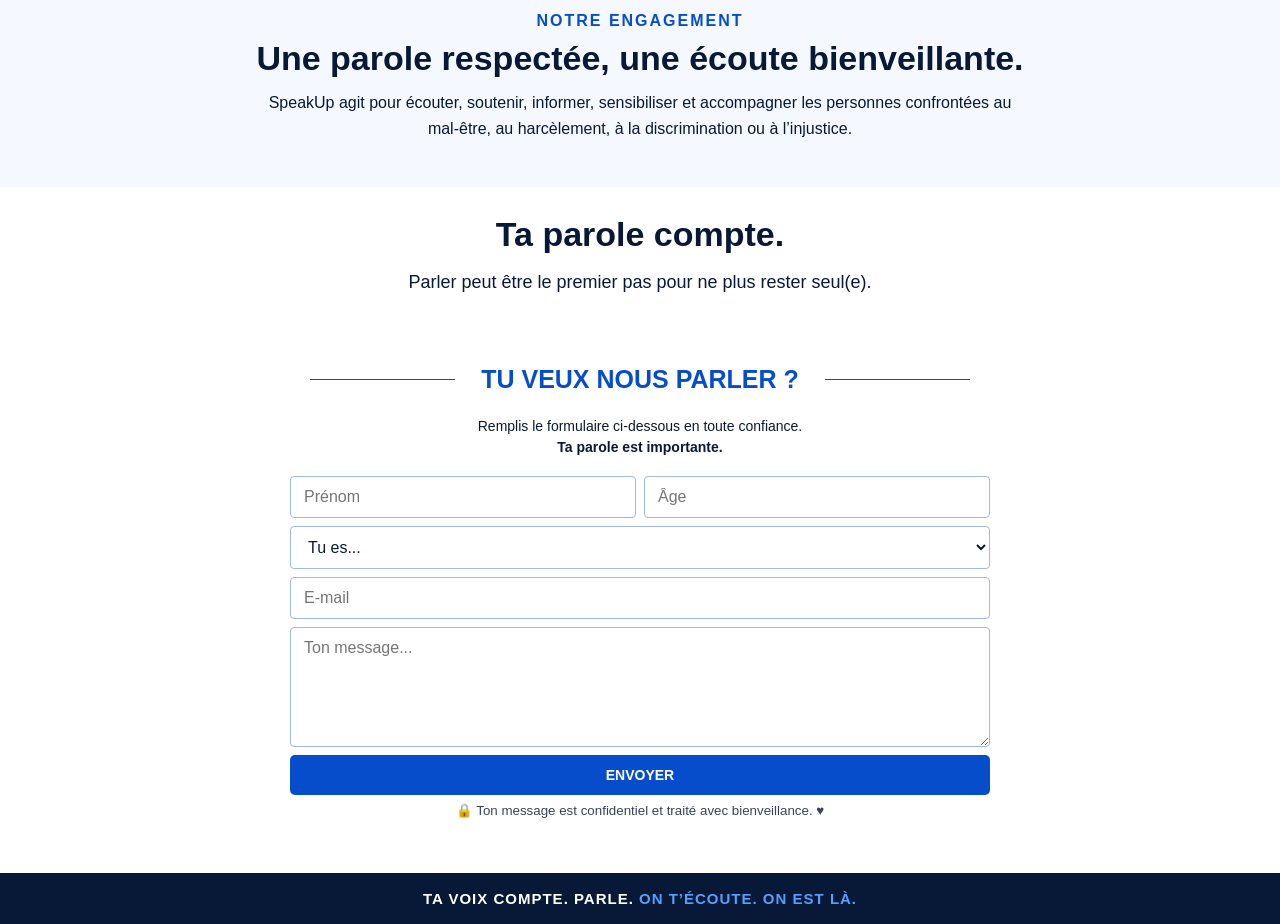
==== commit 69e3975c: "Add files via upload" ====
--- a/index.html
+++ b/index.html
@@ -1,116 +1,34 @@
 <!doctype html>
 <html lang="fr">
 <head>
-<meta charset="utf-8">
-<meta name="viewport" content="width=device-width, initial-scale=1">
-<meta name="description" content="SpeakUp — Ta voix compte. Nous sommes là pour t'écouter.">
-<title>SpeakUp — Écouter • Soutenir • Agir</title>
+<meta charset="utf-8"><meta name="viewport" content="width=device-width,initial-scale=1">
+<title>SpeakUp — Ta voix compte</title>
 <link rel="stylesheet" href="style.css">
 </head>
 <body>
-
-<header class="topbar">
-  <a class="logo-link" href="#accueil">
-    <img src="logo-speakup.png" alt="Logo SU SpeakUp Association">
-  </a>
-  <nav aria-label="Navigation principale">
-    <a class="active" href="#accueil">Accueil</a>
-    <a href="#apropos">À propos</a>
-    <a href="#actions">Nos actions</a>
-    <a href="#publics">Pour qui ?</a>
-    <a href="#contact">Témoignages</a>
-    <a href="#contact">Contact</a>
-  </nav>
-  <a class="top-button" href="#contact">AGIR ENSEMBLE</a>
-</header>
-
+<header class="header"><div class="nav wrap">
+<a class="brand" href="#accueil"><img src="logo.png" alt="SU SpeakUp Association"><span>SpeakUp</span></a>
+<nav><a class="active" href="#accueil">Accueil</a><a href="#apropos">À propos</a><a href="#actions">Nos actions</a><a href="#publics">Pour qui ?</a><a href="#temoignages">Témoignages</a><a href="#contact">Contact</a></nav>
+<a class="topbtn" href="#contact">AGIR ENSEMBLE</a>
+</div></header>
 <main>
-<section class="hero" id="accueil">
-  <div class="hero-copy">
-    <div class="eyebrow">ASSOCIATION</div>
-    <h1>TA VOIX COMPTE.<br><span>NOUS SOMMES LÀ<br>POUR T’ÉCOUTER.</span></h1>
-    <p>SpeakUp est une association engagée contre le mal-être, le harcèlement, la discrimination et l’injustice.</p>
-    <p class="bold">Ensemble, brisons le silence.</p>
-    <a class="blue-btn" href="#contact">ÉCOUTER • SOUTENIR • AGIR</a>
-  </div>
-  <div class="hero-visual">
-    <img src="visuel-speakup.png" alt="Visuel SpeakUp Association">
-  </div>
-</section>
-
-<section class="section" id="apropos">
-  <div class="section-heading"><span>NOTRE MISSION</span><h2>Écouter sans juger.<br>Soutenir sans laisser seul.</h2></div>
-  <div class="cards three">
-    <article><div class="big-icon">◉</div><h3>Écouter</h3><p>Offrir un espace de parole libre, bienveillant et sans jugement.</p></article>
-    <article><div class="big-icon">♡</div><h3>Soutenir</h3><p>Accompagner chaque personne avec respect, empathie et soutien.</p></article>
-    <article><div class="big-icon">→</div><h3>Agir</h3><p>Informer, sensibiliser et orienter vers les bonnes ressources.</p></article>
-  </div>
-</section>
-
-<section class="blue-band" id="actions">
-  <div class="section-heading light"><span>NOS ACTIONS</span><h2>Briser le silence.<br>Faire avancer les choses.</h2></div>
-  <div class="action-cards">
-    <article><b>01</b><h3>Informer</h3><p>Donner des repères et rendre les droits plus compréhensibles.</p></article>
-    <article><b>02</b><h3>Sensibiliser</h3><p>Prévenir le mal-être, le harcèlement et les discriminations.</p></article>
-    <article><b>03</b><h3>Accompagner</h3><p>Écouter, soutenir et orienter avec bienveillance.</p></article>
-    <article><b>04</b><h3>Agir ensemble</h3><p>Encourager une parole libre, respectée et responsable.</p></article>
-  </div>
-</section>
-
-<section class="section" id="publics">
-  <div class="section-heading"><span>POUR QUI ?</span><h2>Nous sommes là pour</h2></div>
-  <div class="cards four">
-    <article><div class="person-icon">♙</div><h3>ENFANTS</h3><p>Tu vis une situation difficile ?<br>Parle-en, tu n’es pas seul(e).</p></article>
-    <article><div class="person-icon">♙</div><h3>ADOLESCENTS</h3><p>Des solutions existent.<br>Nous sommes là pour toi.</p></article>
-    <article><div class="person-icon">♙</div><h3>ADULTES</h3><p>Tu souffres au travail ou dans ta vie ? Parlons-en.</p></article>
-    <article><div class="person-icon">◉</div><h3>TÉMOINS</h3><p>Tu vois quelque chose qui ne va pas ? Ton signalement peut aider.</p></article>
-  </div>
-</section>
-
-<section class="causes">
-  <div><span>✦</span><strong>MAL-ÊTRE</strong></div>
-  <div><span>✋</span><strong>HARCÈLEMENT</strong></div>
-  <div><span>●●</span><strong>DISCRIMINATION</strong></div>
-  <div><span>⚖</span><strong>INJUSTICE</strong></div>
-</section>
-
-<section class="services">
-  <div><div class="service-icon">◉</div><h3>ÉCOUTER</h3><p>Offrir une écoute bienveillante, sans jugement.</p></div>
-  <div><div class="service-icon">♡</div><h3>SOUTENIR</h3><p>Accompagner chaque personne avec respect.</p></div>
-  <div><div class="service-icon">i</div><h3>INFORMER</h3><p>Sensibiliser et aider à comprendre.</p></div>
-  <div><div class="service-icon">◉</div><h3>SENSIBILISER</h3><p>Briser les tabous et encourager la parole.</p></div>
-  <div><div class="service-icon">♙</div><h3>ACCOMPAGNER</h3><p>Orienter vers les bonnes ressources.</p></div>
-</section>
-
-<section class="cta">
-  <div class="heart">♡</div>
-  <div class="cta-text"><strong>ENSEMBLE, FAISONS LA DIFFÉRENCE.</strong><span>Brisons le silence. Changeons les choses.</span></div>
-  <a href="#contact">AGIR ENSEMBLE</a>
-</section>
-
-<section class="contact section" id="contact">
-  <div class="section-heading"><span>CONTACT</span><h2>TU VEUX NOUS PARLER ?</h2><p>Remplis le formulaire ci-dessous en toute confiance.<br>Ta parole est importante.</p></div>
-  <form action="https://formsubmit.co/speakup@asso67gmail.com" method="POST">
-    <input type="hidden" name="_subject" value="Nouveau message — SpeakUp">
-    <input type="hidden" name="_captcha" value="false">
-    <input type="hidden" name="_template" value="table">
-    <input type="hidden" name="_next" value="merci.html">
-    <div class="row">
-      <input name="prenom" type="text" placeholder="Prénom" required>
-      <input name="age" type="text" placeholder="Âge">
-    </div>
-    <select name="profil" required>
-      <option value="" disabled selected>Tu es...</option>
-      <option>Enfant</option><option>Adolescent</option><option>Adulte</option><option>Témoin</option>
-    </select>
-    <input name="email" type="email" placeholder="E-mail" required>
-    <textarea name="message" placeholder="Ton message..." required></textarea>
-    <button type="submit">ENVOYER</button>
-    <div class="confidential">🔒 Ton message est confidentiel et traité avec bienveillance. ♥</div>
-  </form>
-</section>
-</main>
-
-<footer>TA VOIX COMPTE. PARLE. <span>ON T’ÉCOUTE. ON EST LÀ.</span></footer>
-</body>
-</html>+<section id="accueil" class="hero"><div class="wrap hero-grid">
+<div class="hero-text"><h1>TA VOIX COMPTE.<br><span>NOUS SOMMES LÀ</span><br><span>POUR T’ÉCOUTER.</span></h1>
+<p>SpeakUp est une association engagée contre<br>le mal-être, le harcèlement, la discrimination<br>et l’injustice.</p><strong>Ensemble, brisons le silence.</strong>
+<a class="pill" href="#contact">ÉCOUTER&nbsp; • &nbsp;SOUTENIR&nbsp; • &nbsp;AGIR</a></div>
+<div class="hero-image"><img src="circular.png" alt="Visuel SpeakUp — Ensemble, faisons entendre nos voix"></div>
+</div></section>
+<section id="publics" class="section"><div class="wrap"><div class="title"><i></i><h2>NOUS ÉCOUTONS</h2><i></i></div>
+<div class="cards four"><article><div class="ico">♧</div><h3>ENFANTS</h3><p>Tu vis une situation difficile ?<br>Parle-en, tu n’es pas seul(e).</p></article><article><div class="ico">♙</div><h3>ADOLESCENTS</h3><p>Des solutions existent.<br>Nous sommes là<br>pour toi.</p></article><article><div class="ico">◯</div><h3>ADULTES</h3><p>Tu souffres au travail<br>ou dans ta vie ?<br>Parlons-en.</p></article><article><div class="ico">◉</div><h3>TÉMOINS</h3><p>Tu vois quelque chose<br>qui ne va pas ?<br>Ton signalement<br>peut tout changer.</p></article></div></div></section>
+<section id="actions" class="section actions-section"><div class="wrap"><div class="title"><i></i><h2>NOUS AGISSONS CONTRE</h2><i></i></div>
+<div class="fight"><div><b>〰</b><span>MAL-ÊTRE</span></div><div><b>◌</b><span>HARCÈLEMENT</span></div><div><b>♙</b><span>DISCRIMINATION</span></div><div><b>⚖</b><span>INJUSTICE</span></div></div>
+<div class="services"><article><b>◉</b><h3>ÉCOUTER</h3><p>Offrir une écoute bienveillante, sans jugement, en toute confidentialité.</p></article><article><b>♡</b><h3>SOUTENIR</h3><p>Accompagner chaque personne avec respect, empathie et soutien.</p></article><article><b>i</b><h3>INFORMER</h3><p>Sensibiliser et informer pour comprendre et prévenir.</p></article><article><b>◉</b><h3>SENSIBILISER</h3><p>Briser les tabous et encourager la parole libre et responsable.</p></article><article><b>♧</b><h3>ACCOMPAGNER</h3><p>Orienter vers les bonnes ressources et ne laisser personne seul(e).</p></article></div>
+<div class="difference"><div class="heart">♡</div><div><strong>ENSEMBLE, FAISONS LA DIFFÉRENCE.</strong><span>Brisons le silence. Changeons les choses.</span></div><a href="#contact">AGIR ENSEMBLE</a></div>
+</div></section>
+<section id="apropos" class="section about"><div class="wrap"><p class="eyebrow">NOTRE ENGAGEMENT</p><h2>Une parole respectée, une écoute bienveillante.</h2><p>SpeakUp agit pour écouter, soutenir, informer, sensibiliser et accompagner les personnes confrontées au mal-être, au harcèlement, à la discrimination ou à l’injustice.</p></div></section>
+<section id="temoignages" class="section quote"><div class="wrap"><h2>Ta parole compte.</h2><p>Parler peut être le premier pas pour ne plus rester seul(e).</p></div></section>
+<section id="contact" class="contact section"><div class="wrap"><div class="title"><i></i><h2>TU VEUX NOUS PARLER ?</h2><i></i></div><p class="intro">Remplis le formulaire ci-dessous en toute confiance.<br><b>Ta parole est importante.</b></p>
+<form action="https://formsubmit.co/speakup@asso67gmail.com" method="POST"><input type="hidden" name="_subject" value="Nouveau message SpeakUp"><input type="hidden" name="_captcha" value="false"><div class="row"><input name="prenom" placeholder="Prénom" required><input name="age" placeholder="Âge"></div><select name="profil" required><option value="" disabled selected>Tu es...</option><option>Enfant</option><option>Adolescent(e)</option><option>Adulte</option><option>Témoin</option><option>Autre</option></select><input type="email" name="email" placeholder="E-mail" required><textarea name="message" placeholder="Ton message..." required></textarea><button type="submit">ENVOYER</button><small>🔒 Ton message est confidentiel et traité avec bienveillance. ♥</small></form>
+</div></section>
+</main><footer>TA VOIX COMPTE. PARLE. <span>ON T’ÉCOUTE. ON EST LÀ.</span></footer>
+</body></html>
--- a/style.css
+++ b/style.css
@@ -1,55 +1 @@
-*{box-sizing:border-box}
-html{scroll-behavior:smooth}
-body{margin:0;background:#fff;color:#07163b;font-family:Arial,Helvetica,sans-serif}
-a{text-decoration:none}
-.topbar{height:92px;display:flex;align-items:center;padding:0 3.5%;gap:28px;border-bottom:1px solid #e6edf9;background:#fff;position:sticky;top:0;z-index:20}
-.logo-link{width:210px;height:84px;display:flex;align-items:center}
-.logo-link img{width:175px;height:82px;object-fit:contain;object-position:left center}
-.topbar nav{display:flex;align-items:center;justify-content:center;gap:28px;flex:1}
-.topbar nav a{font-size:14px;font-weight:700;color:#101a3c;padding:33px 0 10px;border-bottom:3px solid transparent}
-.topbar nav a.active,.topbar nav a:hover{color:#1357c8;border-bottom-color:#1357c8}
-.top-button,.blue-btn{background:#1258cf;color:white;font-weight:900;border-radius:999px;padding:14px 21px;font-size:13px;white-space:nowrap}
-.hero{max-width:1240px;margin:auto;min-height:650px;padding:55px 5%;display:grid;grid-template-columns:.9fr 1.1fr;align-items:center;gap:40px}
-.eyebrow,.section-heading>span{font-size:13px;font-weight:900;letter-spacing:2px;color:#1258cf}
-.hero h1{font-size:53px;line-height:1.05;letter-spacing:-1.7px;margin:16px 0 24px}
-.hero h1 span{color:#1258cf}
-.hero-copy>p{max-width:520px;font-size:18px;line-height:1.55;color:#1a2d57;margin:10px 0}
-.hero-copy .bold{font-weight:800;color:#07163b}
-.blue-btn{display:inline-block;margin-top:14px}
-.hero-visual{display:flex;justify-content:center}
-.hero-visual img{width:min(100%,680px);height:auto;max-height:600px;object-fit:contain}
-.section{max-width:1200px;margin:auto;padding:85px 6%}
-.section-heading{text-align:center;margin-bottom:38px}
-.section-heading h2{font-size:35px;line-height:1.15;margin:10px 0}
-.section-heading p{color:#5b6881;line-height:1.5}
-.cards{display:grid;gap:20px}
-.cards.three{grid-template-columns:repeat(3,1fr)}
-.cards.four{grid-template-columns:repeat(4,1fr)}
-.cards article{padding:28px;border:1px solid #dce7fa;border-radius:20px;background:white;box-shadow:0 12px 32px rgba(15,65,145,.08);text-align:center}
-.cards h3{color:#1258cf;margin:12px 0 8px}
-.cards p{color:#53617a;line-height:1.5;font-size:14px}
-.big-icon,.person-icon{font-size:38px;color:#1258cf;font-weight:900}
-.blue-band{background:#1258cf;color:white;padding:75px 7%}
-.section-heading.light>span,.section-heading.light h2{color:white}
-.action-cards{max-width:1080px;margin:auto;display:grid;grid-template-columns:repeat(4,1fr);gap:1px;border-radius:20px;overflow:hidden;background:rgba(255,255,255,.3)}
-.action-cards article{padding:28px;background:#1258cf;min-height:190px}
-.action-cards b{opacity:.75}.action-cards h3{font-size:21px}.action-cards p{line-height:1.5;opacity:.92}
-.causes{display:grid;grid-template-columns:repeat(4,1fr);max-width:1080px;margin:50px auto 25px;background:#1458cc;color:white;border-radius:20px;overflow:hidden}
-.causes div{display:flex;align-items:center;justify-content:center;gap:12px;padding:28px 12px;border-right:1px solid rgba(255,255,255,.7)}
-.causes div:last-child{border-right:0}.causes span{font-size:28px}.causes strong{font-size:15px}
-.services{max-width:1080px;margin:0 auto 50px;display:grid;grid-template-columns:repeat(5,1fr);border:1px solid #dbe6fa;border-radius:18px;overflow:hidden}
-.services>div{text-align:center;padding:28px 15px;border-right:1px solid #dbe6fa}.services>div:last-child{border-right:0}
-.service-icon{margin:auto;width:46px;height:46px;border-radius:50%;display:grid;place-items:center;background:#1458cc;color:#fff;font-weight:900;font-size:22px}
-.services h3{font-size:14px;color:#1258cf}.services p{font-size:12px;color:#52607a;line-height:1.45}
-.cta{max-width:1080px;margin:35px auto 0;background:#1258cf;color:#fff;border-radius:18px;padding:22px 30px;display:flex;align-items:center;gap:20px}
-.heart{width:48px;height:48px;border:2px solid white;border-radius:50%;display:grid;place-items:center;font-size:28px}
-.cta-text{display:flex;flex-direction:column;gap:5px;flex:1}.cta-text strong{font-size:20px}.cta-text span{font-size:15px}
-.cta>a{background:#fff;color:#1258cf;border-radius:999px;padding:12px 28px;font-weight:900;font-size:13px}
-.contact{padding-top:65px}.contact form{max-width:700px;margin:auto}.row{display:grid;grid-template-columns:1fr 1fr;gap:12px}
-.contact input,.contact select,.contact textarea{width:100%;padding:14px;border:1.5px solid #abc4ed;border-radius:7px;margin-bottom:11px;background:white;color:#07163b;font:inherit}
-.contact textarea{min-height:150px;resize:vertical}.contact button{width:100%;border:0;border-radius:7px;padding:15px;background:#1258cf;color:white;font-weight:900;font-size:14px;cursor:pointer}
-.confidential{text-align:center;color:#53617a;font-size:12px;margin-top:10px}
-footer{margin-top:30px;background:#071b40;color:#fff;text-align:center;padding:27px;font-weight:800;letter-spacing:.4px}
-footer span{color:#4f93ff}
-@media(max-width:950px){.topbar{height:auto;padding:10px 4%;flex-wrap:wrap}.logo-link{width:150px}.logo-link img{width:145px}.topbar nav{order:3;width:100%;overflow:auto;justify-content:flex-start;gap:20px}.topbar nav a{padding:8px 0}.top-button{margin-left:auto}.hero{grid-template-columns:1fr;padding-top:35px}.hero-visual{order:2}.cards.four,.action-cards{grid-template-columns:1fr 1fr}.services{grid-template-columns:1fr 1fr}.services>div{border-bottom:1px solid #dbe6fa}.causes{grid-template-columns:1fr 1fr}}
-@media(max-width:560px){.top-button{display:none}.hero{padding:35px 5%;min-height:auto}.hero h1{font-size:39px}.section{padding:60px 5%}.cards.three,.cards.four,.action-cards,.causes,.services{grid-template-columns:1fr}.services>div{border-right:0}.cta{margin:25px 5%;flex-wrap:wrap}.cta>a{width:100%;text-align:center}.row{grid-template-columns:1fr}.section-heading h2{font-size:29px}}
+:root{--blue:#064dcc;--deep:#071936;--pale:#f4f8ff}*{box-sizing:border-box}html{scroll-behavior:smooth}body{margin:0;font-family:Arial,Helvetica,sans-serif;color:var(--deep);background:#fff}a{text-decoration:none;color:inherit}.wrap{width:min(1160px,92%);margin:auto}.header{position:sticky;top:0;z-index:20;background:#fff;border-bottom:1px solid #e8eef7}.nav{height:82px;display:flex;align-items:center;gap:28px}.brand{display:flex;align-items:center;gap:10px;font-weight:900;color:var(--blue);font-size:24px;white-space:nowrap}.brand img{width:72px;height:62px;object-fit:contain;object-position:center}.nav nav{display:flex;align-items:center;justify-content:center;gap:29px;flex:1;font-weight:700;font-size:14px}.nav nav a{padding:29px 0 22px}.nav nav .active{color:var(--blue);border-bottom:3px solid var(--blue)}.topbtn,.pill{background:var(--blue);color:#fff;border-radius:999px;font-weight:900}.topbtn{padding:13px 20px;font-size:13px;white-space:nowrap}.hero{padding:32px 0 26px;background:linear-gradient(#fff,#fbfdff)}.hero-grid{display:grid;grid-template-columns:43% 57%;align-items:center}.hero-text{padding:10px 0 30px}.hero h1{font-size:clamp(42px,4.6vw,66px);line-height:1.02;letter-spacing:-2px;margin:0 0 26px}.hero h1 span{color:var(--blue)}.hero p{font-size:18px;line-height:1.55;margin:0 0 10px}.hero strong{font-size:17px}.pill{display:block;width:max-content;margin-top:25px;padding:13px 23px}.hero-image{display:flex;justify-content:center;align-items:center}.hero-image img{width:min(100%,620px);max-height:620px;object-fit:contain;display:block}.section{padding:28px 0 44px}.title{display:flex;align-items:center;justify-content:center;gap:26px;color:var(--blue);margin-bottom:22px}.title i{height:1px;background:var(--blue);width:145px}.title h2{font-size:25px;margin:0;white-space:nowrap}.cards{display:grid;gap:18px}.four{grid-template-columns:repeat(4,1fr)}.cards article{background:#fff;border:1px solid #e8edf5;border-radius:18px;box-shadow:0 8px 24px rgba(7,25,54,.06);padding:22px 16px;text-align:center;min-height:185px}.ico{font-size:46px;color:var(--blue);height:58px}.cards h3,.services h3{color:var(--blue);margin:7px 0 10px;font-size:18px}.cards p,.services p{font-size:13px;line-height:1.55;margin:0}.actions-section{padding-top:22px}.fight{display:grid;grid-template-columns:repeat(4,1fr);background:var(--blue);border-radius:17px;color:#fff;overflow:hidden}.fight div{padding:19px;text-align:center;border-right:1px solid rgba(255,255,255,.7)}.fight div:last-child{border:0}.fight b{display:block;font-size:40px;height:45px}.fight span{font-weight:900;font-size:16px}.services{display:grid;grid-template-columns:repeat(5,1fr);background:#f5f8ff;border-radius:17px;margin-top:14px}.services article{text-align:center;padding:20px 12px;border-right:1px solid #cbd7eb}.services article:last-child{border:0}.services b{display:inline-flex;width:45px;height:45px;border-radius:50%;align-items:center;justify-content:center;background:var(--blue);color:#fff;font-size:25px;font-weight:900}.services h3{font-size:15px}.services p{font-size:11px}.difference{margin-top:14px;background:var(--blue);color:#fff;border-radius:17px;padding:13px 22px;display:flex;align-items:center;gap:20px}.heart{width:48px;height:48px;border:2px solid #fff;border-radius:50%;display:flex;align-items:center;justify-content:center;font-size:30px}.difference div:nth-child(2){flex:1}.difference strong,.difference span{display:block}.difference strong{font-size:17px}.difference span{margin-top:3px}.difference a{background:#fff;color:var(--blue);padding:10px 32px;border-radius:999px;font-weight:900}.about{background:#f5f8ff;text-align:center}.about h2{font-size:34px;margin:5px 0 12px}.about p{max-width:760px;margin:auto;line-height:1.65}.eyebrow{color:var(--blue);font-weight:900;letter-spacing:2px}.quote{text-align:center}.quote h2{font-size:34px;margin:0 0 5px}.quote p{font-size:18px}.contact{padding-top:10px;padding-bottom:55px}.intro{text-align:center;font-size:14px;line-height:1.5}.contact form{max-width:700px;margin:18px auto 0;display:flex;flex-direction:column;gap:8px}.row{display:grid;grid-template-columns:1fr 1fr;gap:8px}input,select,textarea{width:100%;border:1px solid #9fb9df;border-radius:4px;padding:11px 13px;font:inherit;color:var(--deep);background:#fff}textarea{height:120px;resize:vertical}button{border:0;background:var(--blue);color:#fff;border-radius:5px;padding:12px;font-weight:900;font-size:14px}form small{text-align:center;color:#33445f}footer{background:var(--deep);color:#fff;text-align:center;font-weight:900;letter-spacing:1px;padding:17px;font-size:15px}footer span{color:#55a0ff}@media(max-width:900px){.nav{height:70px}.brand span{display:none}.brand img{width:78px}.nav nav{gap:12px;font-size:11px}.topbtn{display:none}.hero-grid{grid-template-columns:1fr}.hero-text{text-align:center;padding:28px 0 10px}.pill{margin-left:auto;margin-right:auto}.hero-image img{max-height:none;width:94%}.four{grid-template-columns:repeat(2,1fr)}.services{grid-template-columns:repeat(2,1fr)}.services article:nth-child(2n){border-right:0}.services article:last-child{grid-column:1/-1}.title i{width:70px}.nav nav a:nth-child(5){display:none}}@media(max-width:600px){.nav{gap:8px}.nav nav{display:none}.brand{margin-right:auto}.hero{padding-top:8px}.hero h1{font-size:38px}.hero p{font-size:15px}.hero-image img{width:100%}.section{padding:25px 0 35px}.title{gap:10px}.title i{width:35px}.title h2{font-size:19px}.four{grid-template-columns:1fr 1fr;gap:10px}.cards article{min-height:180px;padding:15px 8px}.cards h3{font-size:14px}.cards p{font-size:11px}.fight{grid-template-columns:1fr 1fr}.fight div:nth-child(2){border-right:0}.services{grid-template-columns:1fr 1fr}.difference{flex-wrap:wrap}.difference a{width:100%;text-align:center}.row{grid-template-columns:1fr}.about h2,.quote h2{font-size:27px}}
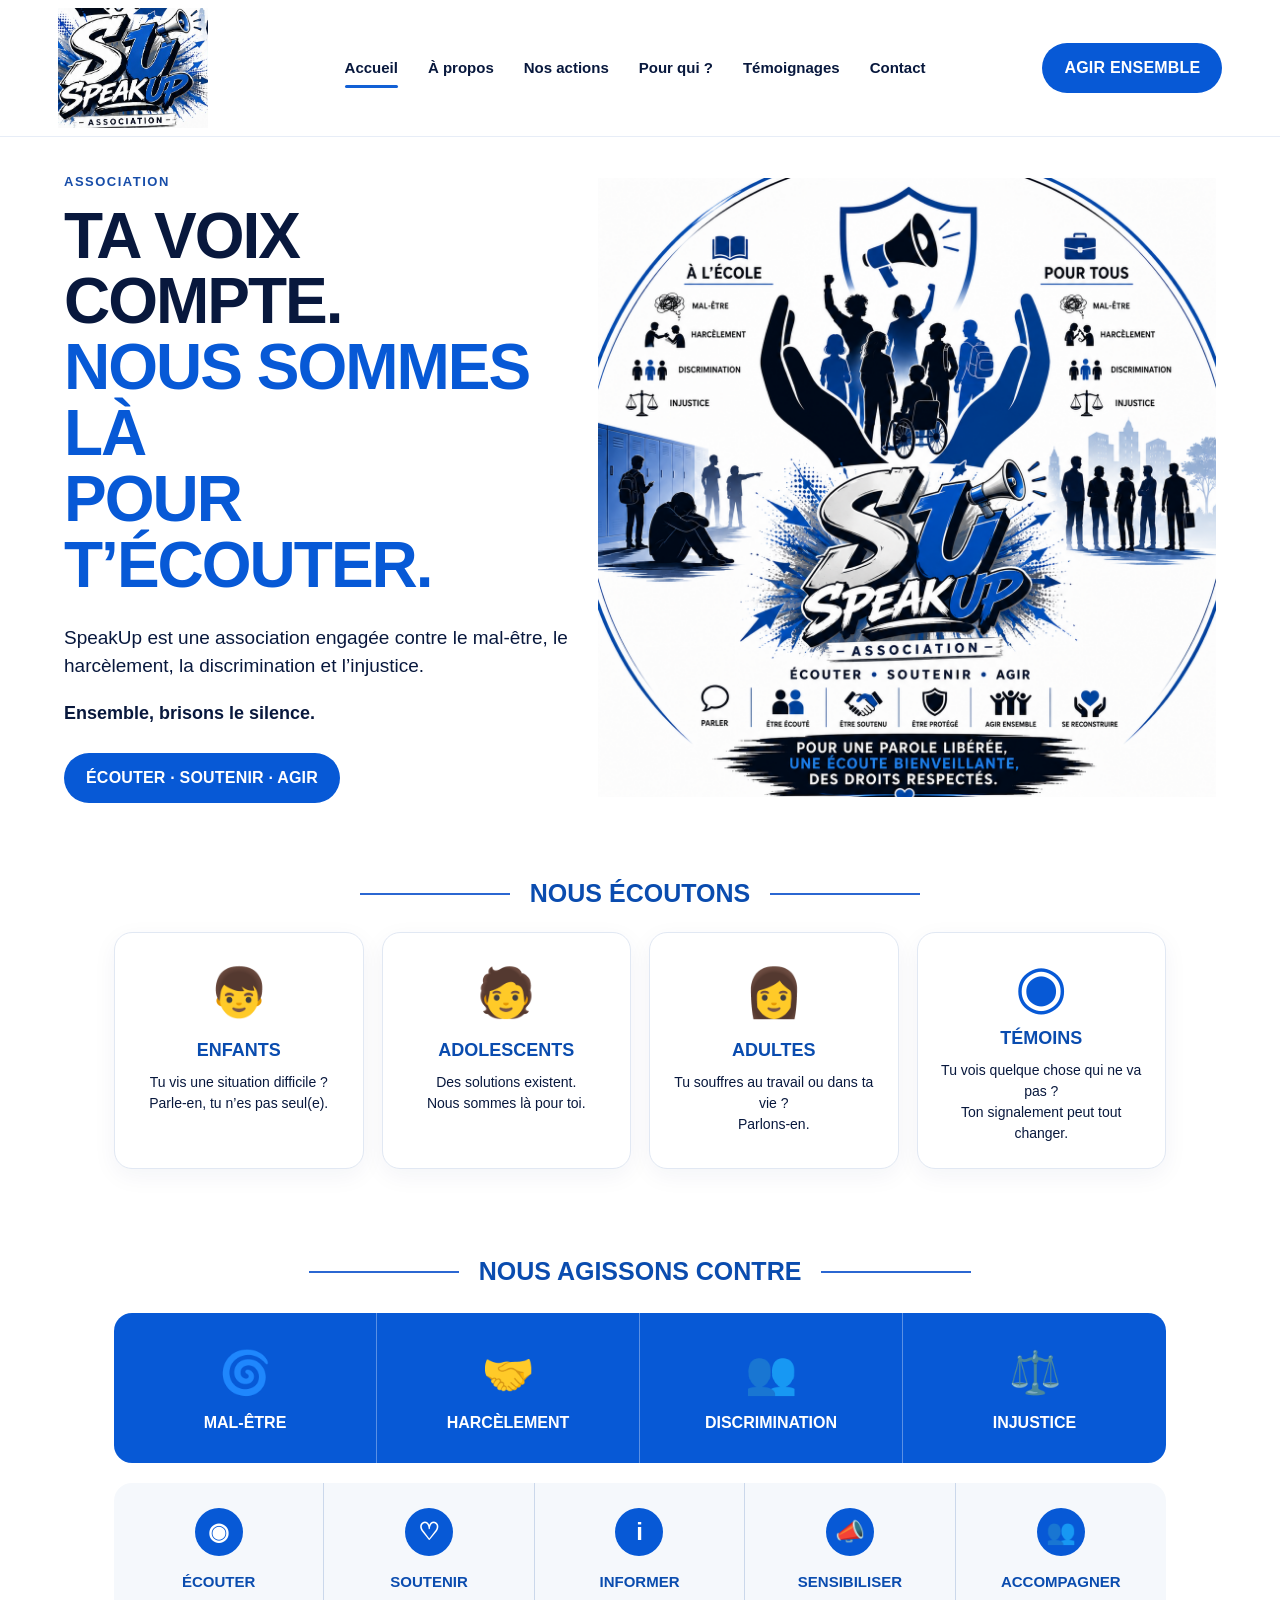
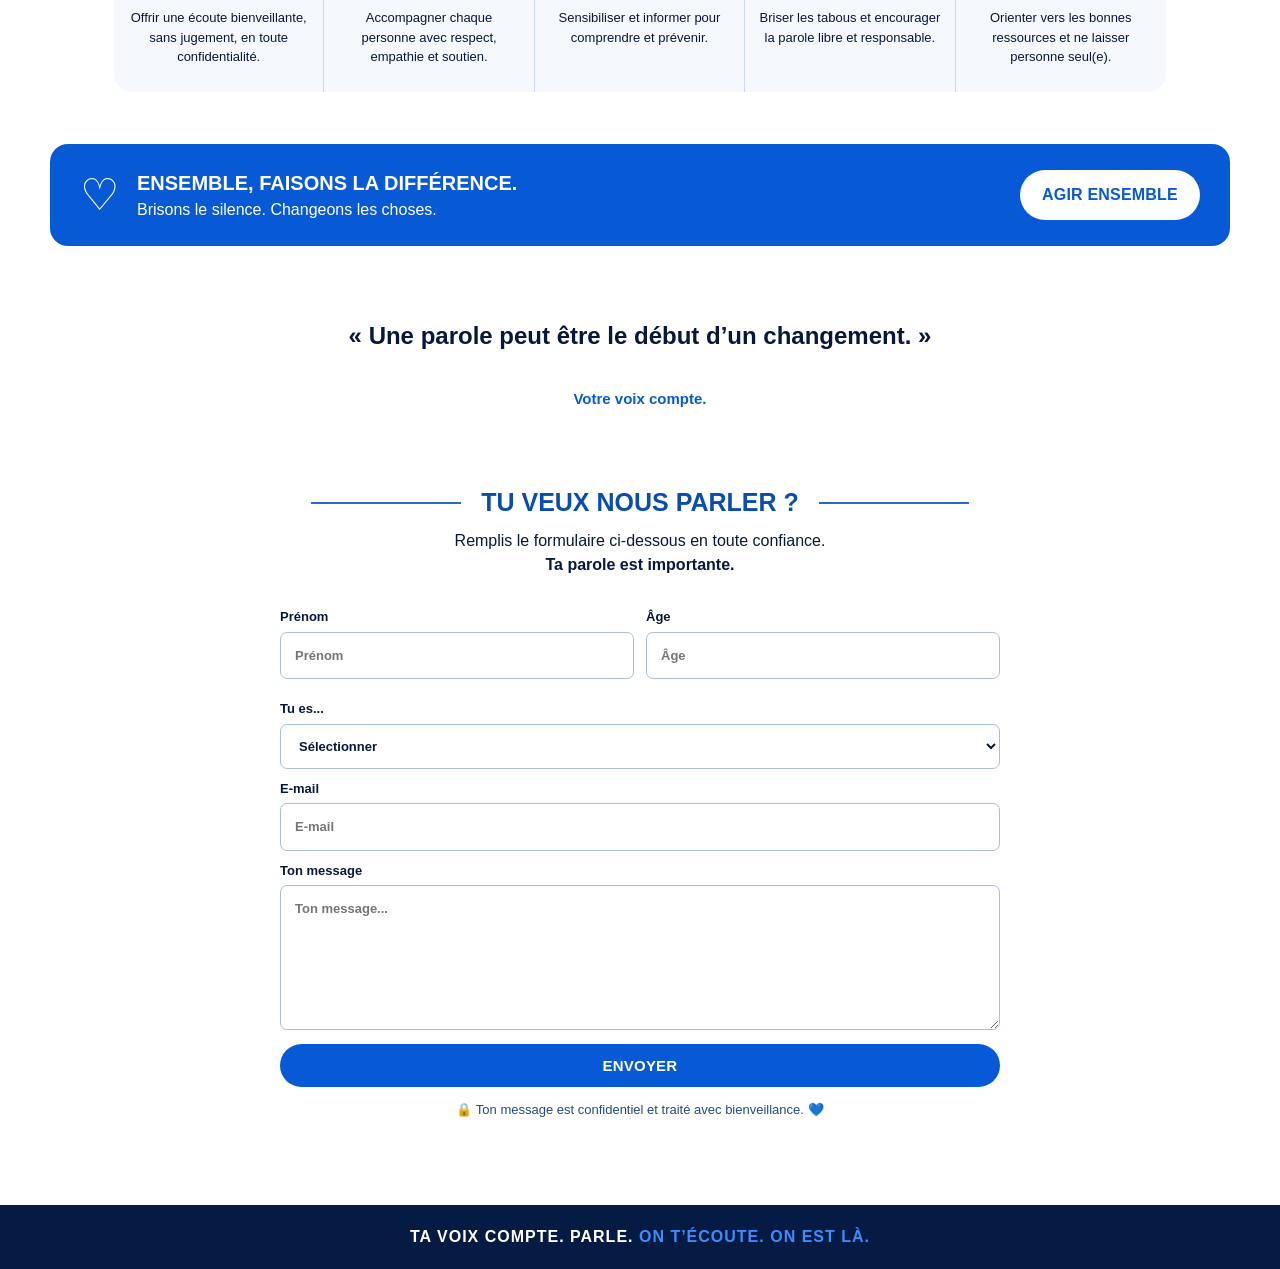
==== commit e536a9a5: "Add files via upload" ====
--- a/index.html
+++ b/index.html
@@ -1,34 +1,105 @@
 <!doctype html>
 <html lang="fr">
 <head>
-<meta charset="utf-8"><meta name="viewport" content="width=device-width,initial-scale=1">
-<title>SpeakUp — Ta voix compte</title>
-<link rel="stylesheet" href="style.css">
+  <meta charset="utf-8">
+  <meta name="viewport" content="width=device-width, initial-scale=1">
+  <meta name="description" content="SpeakUp Association — écouter, soutenir et agir contre le mal-être, le harcèlement, la discrimination et l'injustice.">
+  <title>SpeakUp — Ta voix compte</title>
+  <link rel="stylesheet" href="style.css">
 </head>
 <body>
-<header class="header"><div class="nav wrap">
-<a class="brand" href="#accueil"><img src="logo.png" alt="SU SpeakUp Association"><span>SpeakUp</span></a>
-<nav><a class="active" href="#accueil">Accueil</a><a href="#apropos">À propos</a><a href="#actions">Nos actions</a><a href="#publics">Pour qui ?</a><a href="#temoignages">Témoignages</a><a href="#contact">Contact</a></nav>
-<a class="topbtn" href="#contact">AGIR ENSEMBLE</a>
-</div></header>
+<header class="site-header">
+  <a class="brand" href="#accueil" aria-label="SpeakUp Accueil">
+    <img src="logo.png" alt="Logo SpeakUp Association">
+  </a>
+  <nav aria-label="Navigation principale">
+    <a class="active" href="#accueil">Accueil</a>
+    <a href="#apropos">À propos</a>
+    <a href="#actions">Nos actions</a>
+    <a href="#pour-qui">Pour qui ?</a>
+    <a href="#temoignages">Témoignages</a>
+    <a href="#contact">Contact</a>
+  </nav>
+  <a class="top-cta" href="#contact">AGIR ENSEMBLE</a>
+</header>
+
 <main>
-<section id="accueil" class="hero"><div class="wrap hero-grid">
-<div class="hero-text"><h1>TA VOIX COMPTE.<br><span>NOUS SOMMES LÀ</span><br><span>POUR T’ÉCOUTER.</span></h1>
-<p>SpeakUp est une association engagée contre<br>le mal-être, le harcèlement, la discrimination<br>et l’injustice.</p><strong>Ensemble, brisons le silence.</strong>
-<a class="pill" href="#contact">ÉCOUTER&nbsp; • &nbsp;SOUTENIR&nbsp; • &nbsp;AGIR</a></div>
-<div class="hero-image"><img src="circular.png" alt="Visuel SpeakUp — Ensemble, faisons entendre nos voix"></div>
-</div></section>
-<section id="publics" class="section"><div class="wrap"><div class="title"><i></i><h2>NOUS ÉCOUTONS</h2><i></i></div>
-<div class="cards four"><article><div class="ico">♧</div><h3>ENFANTS</h3><p>Tu vis une situation difficile ?<br>Parle-en, tu n’es pas seul(e).</p></article><article><div class="ico">♙</div><h3>ADOLESCENTS</h3><p>Des solutions existent.<br>Nous sommes là<br>pour toi.</p></article><article><div class="ico">◯</div><h3>ADULTES</h3><p>Tu souffres au travail<br>ou dans ta vie ?<br>Parlons-en.</p></article><article><div class="ico">◉</div><h3>TÉMOINS</h3><p>Tu vois quelque chose<br>qui ne va pas ?<br>Ton signalement<br>peut tout changer.</p></article></div></div></section>
-<section id="actions" class="section actions-section"><div class="wrap"><div class="title"><i></i><h2>NOUS AGISSONS CONTRE</h2><i></i></div>
-<div class="fight"><div><b>〰</b><span>MAL-ÊTRE</span></div><div><b>◌</b><span>HARCÈLEMENT</span></div><div><b>♙</b><span>DISCRIMINATION</span></div><div><b>⚖</b><span>INJUSTICE</span></div></div>
-<div class="services"><article><b>◉</b><h3>ÉCOUTER</h3><p>Offrir une écoute bienveillante, sans jugement, en toute confidentialité.</p></article><article><b>♡</b><h3>SOUTENIR</h3><p>Accompagner chaque personne avec respect, empathie et soutien.</p></article><article><b>i</b><h3>INFORMER</h3><p>Sensibiliser et informer pour comprendre et prévenir.</p></article><article><b>◉</b><h3>SENSIBILISER</h3><p>Briser les tabous et encourager la parole libre et responsable.</p></article><article><b>♧</b><h3>ACCOMPAGNER</h3><p>Orienter vers les bonnes ressources et ne laisser personne seul(e).</p></article></div>
-<div class="difference"><div class="heart">♡</div><div><strong>ENSEMBLE, FAISONS LA DIFFÉRENCE.</strong><span>Brisons le silence. Changeons les choses.</span></div><a href="#contact">AGIR ENSEMBLE</a></div>
-</div></section>
-<section id="apropos" class="section about"><div class="wrap"><p class="eyebrow">NOTRE ENGAGEMENT</p><h2>Une parole respectée, une écoute bienveillante.</h2><p>SpeakUp agit pour écouter, soutenir, informer, sensibiliser et accompagner les personnes confrontées au mal-être, au harcèlement, à la discrimination ou à l’injustice.</p></div></section>
-<section id="temoignages" class="section quote"><div class="wrap"><h2>Ta parole compte.</h2><p>Parler peut être le premier pas pour ne plus rester seul(e).</p></div></section>
-<section id="contact" class="contact section"><div class="wrap"><div class="title"><i></i><h2>TU VEUX NOUS PARLER ?</h2><i></i></div><p class="intro">Remplis le formulaire ci-dessous en toute confiance.<br><b>Ta parole est importante.</b></p>
-<form action="https://formsubmit.co/speakup@asso67gmail.com" method="POST"><input type="hidden" name="_subject" value="Nouveau message SpeakUp"><input type="hidden" name="_captcha" value="false"><div class="row"><input name="prenom" placeholder="Prénom" required><input name="age" placeholder="Âge"></div><select name="profil" required><option value="" disabled selected>Tu es...</option><option>Enfant</option><option>Adolescent(e)</option><option>Adulte</option><option>Témoin</option><option>Autre</option></select><input type="email" name="email" placeholder="E-mail" required><textarea name="message" placeholder="Ton message..." required></textarea><button type="submit">ENVOYER</button><small>🔒 Ton message est confidentiel et traité avec bienveillance. ♥</small></form>
-</div></section>
-</main><footer>TA VOIX COMPTE. PARLE. <span>ON T’ÉCOUTE. ON EST LÀ.</span></footer>
-</body></html>
+<section id="accueil" class="hero">
+  <div class="hero-copy">
+    <p class="eyebrow">ASSOCIATION</p>
+    <h1>TA VOIX COMPTE.<br><span>NOUS SOMMES LÀ<br>POUR T’ÉCOUTER.</span></h1>
+    <p class="lead">SpeakUp est une association engagée contre le mal-être, le harcèlement, la discrimination et l’injustice.</p>
+    <p class="bold">Ensemble, brisons le silence.</p>
+    <a class="primary-btn" href="#contact">ÉCOUTER · SOUTENIR · AGIR</a>
+  </div>
+  <div class="hero-art">
+    <img src="visuel-circulaire.png" alt="Visuel SpeakUp : ensemble, faisons entendre nos voix">
+  </div>
+</section>
+
+<section id="apropos" class="section">
+  <div class="section-title"><span></span><h2>NOUS ÉCOUTONS</h2><span></span></div>
+  <div class="cards four">
+    <article class="card"><div class="icon">👦</div><h3>ENFANTS</h3><p>Tu vis une situation difficile ?<br>Parle-en, tu n’es pas seul(e).</p></article>
+    <article class="card"><div class="icon">🧑</div><h3>ADOLESCENTS</h3><p>Des solutions existent.<br>Nous sommes là pour toi.</p></article>
+    <article class="card"><div class="icon">👩</div><h3>ADULTES</h3><p>Tu souffres au travail ou dans ta vie ?<br>Parlons-en.</p></article>
+    <article class="card"><div class="icon eye">◉</div><h3>TÉMOINS</h3><p>Tu vois quelque chose qui ne va pas ?<br>Ton signalement peut tout changer.</p></article>
+  </div>
+</section>
+
+<section id="actions" class="section">
+  <div class="section-title"><span></span><h2>NOUS AGISSONS CONTRE</h2><span></span></div>
+  <div class="issue-grid">
+    <div>🌀<strong>MAL-ÊTRE</strong></div>
+    <div>🤝<strong>HARCÈLEMENT</strong></div>
+    <div>👥<strong>DISCRIMINATION</strong></div>
+    <div>⚖️<strong>INJUSTICE</strong></div>
+  </div>
+  <div class="service-grid">
+    <article><b>◉</b><h3>ÉCOUTER</h3><p>Offrir une écoute bienveillante, sans jugement, en toute confidentialité.</p></article>
+    <article><b>♡</b><h3>SOUTENIR</h3><p>Accompagner chaque personne avec respect, empathie et soutien.</p></article>
+    <article><b>i</b><h3>INFORMER</h3><p>Sensibiliser et informer pour comprendre et prévenir.</p></article>
+    <article><b>📣</b><h3>SENSIBILISER</h3><p>Briser les tabous et encourager la parole libre et responsable.</p></article>
+    <article><b>👥</b><h3>ACCOMPAGNER</h3><p>Orienter vers les bonnes ressources et ne laisser personne seul(e).</p></article>
+  </div>
+</section>
+
+<section id="pour-qui" class="difference">
+  <div class="heart">♡</div>
+  <div><h2>ENSEMBLE, FAISONS LA DIFFÉRENCE.</h2><p>Brisons le silence. Changeons les choses.</p></div>
+  <a href="#contact">AGIR ENSEMBLE</a>
+</section>
+
+<section id="temoignages" class="quote">
+  <p>« Une parole peut être le début d’un changement. »</p>
+  <span>Votre voix compte.</span>
+</section>
+
+<section id="contact" class="contact section">
+  <div class="section-title"><span></span><h2>TU VEUX NOUS PARLER ?</h2><span></span></div>
+  <p class="contact-intro">Remplis le formulaire ci-dessous en toute confiance.<br><strong>Ta parole est importante.</strong></p>
+  <form action="https://formsubmit.co/speakup@asso67gmail.com" method="POST">
+    <input type="hidden" name="_subject" value="Nouveau message depuis le site SpeakUp">
+    <input type="hidden" name="_captcha" value="false">
+    <input type="hidden" name="_template" value="table">
+    <div class="row">
+      <label>Prénom<input name="prenom" type="text" placeholder="Prénom" required></label>
+      <label>Âge<input name="age" type="number" min="1" max="120" placeholder="Âge"></label>
+    </div>
+    <label>Tu es...
+      <select name="profil">
+        <option value="">Sélectionner</option>
+        <option>Enfant</option><option>Adolescent(e)</option><option>Adulte</option><option>Témoin</option><option>Autre</option>
+      </select>
+    </label>
+    <label>E-mail<input name="email" type="email" placeholder="E-mail" required></label>
+    <label>Ton message<textarea name="message" rows="6" placeholder="Ton message..." required></textarea></label>
+    <button type="submit">ENVOYER</button>
+    <p class="privacy">🔒 Ton message est confidentiel et traité avec bienveillance. 💙</p>
+  </form>
+</section>
+</main>
+
+<footer>TA VOIX COMPTE. PARLE. <span>ON T’ÉCOUTE. ON EST LÀ.</span></footer>
+</body>
+</html>
--- a/style.css
+++ b/style.css
@@ -1 +1 @@
-:root{--blue:#064dcc;--deep:#071936;--pale:#f4f8ff}*{box-sizing:border-box}html{scroll-behavior:smooth}body{margin:0;font-family:Arial,Helvetica,sans-serif;color:var(--deep);background:#fff}a{text-decoration:none;color:inherit}.wrap{width:min(1160px,92%);margin:auto}.header{position:sticky;top:0;z-index:20;background:#fff;border-bottom:1px solid #e8eef7}.nav{height:82px;display:flex;align-items:center;gap:28px}.brand{display:flex;align-items:center;gap:10px;font-weight:900;color:var(--blue);font-size:24px;white-space:nowrap}.brand img{width:72px;height:62px;object-fit:contain;object-position:center}.nav nav{display:flex;align-items:center;justify-content:center;gap:29px;flex:1;font-weight:700;font-size:14px}.nav nav a{padding:29px 0 22px}.nav nav .active{color:var(--blue);border-bottom:3px solid var(--blue)}.topbtn,.pill{background:var(--blue);color:#fff;border-radius:999px;font-weight:900}.topbtn{padding:13px 20px;font-size:13px;white-space:nowrap}.hero{padding:32px 0 26px;background:linear-gradient(#fff,#fbfdff)}.hero-grid{display:grid;grid-template-columns:43% 57%;align-items:center}.hero-text{padding:10px 0 30px}.hero h1{font-size:clamp(42px,4.6vw,66px);line-height:1.02;letter-spacing:-2px;margin:0 0 26px}.hero h1 span{color:var(--blue)}.hero p{font-size:18px;line-height:1.55;margin:0 0 10px}.hero strong{font-size:17px}.pill{display:block;width:max-content;margin-top:25px;padding:13px 23px}.hero-image{display:flex;justify-content:center;align-items:center}.hero-image img{width:min(100%,620px);max-height:620px;object-fit:contain;display:block}.section{padding:28px 0 44px}.title{display:flex;align-items:center;justify-content:center;gap:26px;color:var(--blue);margin-bottom:22px}.title i{height:1px;background:var(--blue);width:145px}.title h2{font-size:25px;margin:0;white-space:nowrap}.cards{display:grid;gap:18px}.four{grid-template-columns:repeat(4,1fr)}.cards article{background:#fff;border:1px solid #e8edf5;border-radius:18px;box-shadow:0 8px 24px rgba(7,25,54,.06);padding:22px 16px;text-align:center;min-height:185px}.ico{font-size:46px;color:var(--blue);height:58px}.cards h3,.services h3{color:var(--blue);margin:7px 0 10px;font-size:18px}.cards p,.services p{font-size:13px;line-height:1.55;margin:0}.actions-section{padding-top:22px}.fight{display:grid;grid-template-columns:repeat(4,1fr);background:var(--blue);border-radius:17px;color:#fff;overflow:hidden}.fight div{padding:19px;text-align:center;border-right:1px solid rgba(255,255,255,.7)}.fight div:last-child{border:0}.fight b{display:block;font-size:40px;height:45px}.fight span{font-weight:900;font-size:16px}.services{display:grid;grid-template-columns:repeat(5,1fr);background:#f5f8ff;border-radius:17px;margin-top:14px}.services article{text-align:center;padding:20px 12px;border-right:1px solid #cbd7eb}.services article:last-child{border:0}.services b{display:inline-flex;width:45px;height:45px;border-radius:50%;align-items:center;justify-content:center;background:var(--blue);color:#fff;font-size:25px;font-weight:900}.services h3{font-size:15px}.services p{font-size:11px}.difference{margin-top:14px;background:var(--blue);color:#fff;border-radius:17px;padding:13px 22px;display:flex;align-items:center;gap:20px}.heart{width:48px;height:48px;border:2px solid #fff;border-radius:50%;display:flex;align-items:center;justify-content:center;font-size:30px}.difference div:nth-child(2){flex:1}.difference strong,.difference span{display:block}.difference strong{font-size:17px}.difference span{margin-top:3px}.difference a{background:#fff;color:var(--blue);padding:10px 32px;border-radius:999px;font-weight:900}.about{background:#f5f8ff;text-align:center}.about h2{font-size:34px;margin:5px 0 12px}.about p{max-width:760px;margin:auto;line-height:1.65}.eyebrow{color:var(--blue);font-weight:900;letter-spacing:2px}.quote{text-align:center}.quote h2{font-size:34px;margin:0 0 5px}.quote p{font-size:18px}.contact{padding-top:10px;padding-bottom:55px}.intro{text-align:center;font-size:14px;line-height:1.5}.contact form{max-width:700px;margin:18px auto 0;display:flex;flex-direction:column;gap:8px}.row{display:grid;grid-template-columns:1fr 1fr;gap:8px}input,select,textarea{width:100%;border:1px solid #9fb9df;border-radius:4px;padding:11px 13px;font:inherit;color:var(--deep);background:#fff}textarea{height:120px;resize:vertical}button{border:0;background:var(--blue);color:#fff;border-radius:5px;padding:12px;font-weight:900;font-size:14px}form small{text-align:center;color:#33445f}footer{background:var(--deep);color:#fff;text-align:center;font-weight:900;letter-spacing:1px;padding:17px;font-size:15px}footer span{color:#55a0ff}@media(max-width:900px){.nav{height:70px}.brand span{display:none}.brand img{width:78px}.nav nav{gap:12px;font-size:11px}.topbtn{display:none}.hero-grid{grid-template-columns:1fr}.hero-text{text-align:center;padding:28px 0 10px}.pill{margin-left:auto;margin-right:auto}.hero-image img{max-height:none;width:94%}.four{grid-template-columns:repeat(2,1fr)}.services{grid-template-columns:repeat(2,1fr)}.services article:nth-child(2n){border-right:0}.services article:last-child{grid-column:1/-1}.title i{width:70px}.nav nav a:nth-child(5){display:none}}@media(max-width:600px){.nav{gap:8px}.nav nav{display:none}.brand{margin-right:auto}.hero{padding-top:8px}.hero h1{font-size:38px}.hero p{font-size:15px}.hero-image img{width:100%}.section{padding:25px 0 35px}.title{gap:10px}.title i{width:35px}.title h2{font-size:19px}.four{grid-template-columns:1fr 1fr;gap:10px}.cards article{min-height:180px;padding:15px 8px}.cards h3{font-size:14px}.cards p{font-size:11px}.fight{grid-template-columns:1fr 1fr}.fight div:nth-child(2){border-right:0}.services{grid-template-columns:1fr 1fr}.difference{flex-wrap:wrap}.difference a{width:100%;text-align:center}.row{grid-template-columns:1fr}.about h2,.quote h2{font-size:27px}}
+*{box-sizing:border-box}html{scroll-behavior:smooth}body{margin:0;font-family:Arial,Helvetica,sans-serif;color:#08183d;background:#fff;line-height:1.5}a{text-decoration:none;color:inherit}.site-header{position:sticky;top:0;z-index:20;min-height:82px;display:flex;align-items:center;gap:28px;padding:8px 4.5%;background:#fff;border-bottom:1px solid #e7edf7}.brand{width:170px;display:flex;align-items:center}.brand img{width:150px;height:auto;display:block}.site-header nav{display:flex;justify-content:center;align-items:center;gap:30px;flex:1;font-weight:700;font-size:15px}.site-header nav a{padding:14px 0;position:relative}.site-header nav a.active:after,.site-header nav a:hover:after{content:"";position:absolute;left:0;right:0;bottom:5px;height:3px;background:#1260d5;border-radius:3px}.top-cta,.primary-btn,.difference a,.contact button{background:#0759d6;color:white;border:0;border-radius:28px;padding:13px 22px;font-weight:800;letter-spacing:.2px}.hero{max-width:1280px;margin:0 auto;padding:35px 5% 30px;display:grid;grid-template-columns: .9fr 1.1fr;align-items:center;gap:28px;min-height:650px}.eyebrow{font-weight:800;font-size:13px;letter-spacing:1.5px;margin:0 0 12px;color:#174da9}.hero h1{font-size:clamp(42px,5vw,70px);line-height:1.03;margin:0 0 25px;letter-spacing:-2px}.hero h1 span{color:#0759d6}.lead{font-size:19px;max-width:560px}.bold{font-weight:800;font-size:18px}.primary-btn{display:inline-block;margin-top:8px}.hero-art{display:flex;justify-content:center;align-items:center;overflow:hidden}.hero-art img{width:min(100%,640px);display:block}.section{max-width:1180px;margin:0 auto;padding:42px 5%}.section-title{display:flex;align-items:center;gap:20px;justify-content:center;color:#0a4caf}.section-title span{height:2px;background:#2b67d2;flex:1;max-width:150px}.section-title h2{font-size:25px;margin:0;white-space:nowrap}.cards{display:grid;gap:18px;margin-top:20px}.cards.four{grid-template-columns:repeat(4,1fr)}.card{background:#fff;border:1px solid #e1e8f3;border-radius:18px;padding:24px 16px;text-align:center;box-shadow:0 7px 25px #102b5a0d;min-height:190px}.icon{font-size:48px;color:#0759d6}.eye{font-size:60px;line-height:1}.card h3{color:#0a4caf;margin:8px 0;font-size:18px}.card p{margin:0;font-size:14px}.issue-grid{display:grid;grid-template-columns:repeat(4,1fr);margin-top:22px;background:#0759d6;color:#fff;border-radius:18px;overflow:hidden}.issue-grid div{padding:28px 12px;text-align:center;font-size:42px;border-right:1px solid #ffffff55}.issue-grid div:last-child{border:0}.issue-grid strong{display:block;font-size:16px;margin-top:7px}.service-grid{display:grid;grid-template-columns:repeat(5,1fr);gap:0;margin-top:20px;background:#f5f8fc;border-radius:18px;overflow:hidden}.service-grid article{text-align:center;padding:25px 14px;border-right:1px solid #cbd8eb}.service-grid article:last-child{border:0}.service-grid b{display:inline-grid;place-items:center;width:48px;height:48px;border-radius:50%;background:#0759d6;color:#fff;font-size:24px}.service-grid h3{color:#0a4caf;font-size:15px}.service-grid p{font-size:13px;margin:0}.difference{max-width:1180px;margin:10px auto 20px;padding:18px 30px;background:#0759d6;color:#fff;border-radius:18px;display:flex;align-items:center;gap:18px}.heart{font-size:44px}.difference h2{font-size:20px;margin:0}.difference p{margin:0}.difference div:nth-child(2){flex:1}.difference a{background:#fff;color:#0759d6;min-width:180px;text-align:center}.quote{text-align:center;padding:28px 20px;font-size:24px;font-weight:800}.quote span{font-size:15px;color:#0759d6}.contact{text-align:center}.contact-intro{margin:8px 0 20px}.contact form{max-width:720px;margin:0 auto;text-align:left}.row{display:grid;grid-template-columns:1fr 1fr;gap:12px}label{display:block;font-weight:700;font-size:13px;margin:10px 0}input,select,textarea{display:block;width:100%;margin-top:5px;padding:13px 14px;border:1px solid #a9bedf;border-radius:7px;font:inherit;color:#08183d;background:#fff}textarea{resize:vertical}form button{display:block;width:100%;margin-top:14px;cursor:pointer;font-size:15px}.privacy{text-align:center;font-size:13px;color:#244a82}footer{margin-top:30px;background:#061b43;color:#fff;text-align:center;padding:20px;font-weight:800;letter-spacing:1px}footer span{color:#3e8cff}@media(max-width:900px){.site-header{gap:10px;padding:7px 3%;flex-wrap:wrap}.brand{width:115px}.brand img{width:110px}.site-header nav{order:3;flex-basis:100%;overflow-x:auto;justify-content:flex-start;gap:20px;font-size:13px;padding-bottom:3px}.top-cta{font-size:12px;padding:10px 14px;margin-left:auto}.hero{grid-template-columns:1fr;min-height:auto;padding-top:25px}.hero-copy{text-align:left}.hero-art{order:2}.hero-art img{width:100%;max-width:560px}.cards.four{grid-template-columns:1fr 1fr}.issue-grid{grid-template-columns:1fr 1fr}.issue-grid div:nth-child(2){border-right:0}.issue-grid div:nth-child(-n+2){border-bottom:1px solid #ffffff55}.service-grid{grid-template-columns:1fr 1fr}.service-grid article:nth-child(2n){border-right:0}.service-grid article{border-bottom:1px solid #cbd8eb}.difference{margin-left:5%;margin-right:5%;flex-wrap:wrap}.difference div:nth-child(2){min-width:200px}.difference a{margin-left:auto}}@media(max-width:560px){.site-header{position:relative}.hero{padding:25px 5%}.hero h1{font-size:40px;letter-spacing:-1px}.lead{font-size:16px}.section{padding:34px 5%}.section-title{gap:9px}.section-title span{max-width:45px}.section-title h2{font-size:19px}.cards.four,.issue-grid,.service-grid{grid-template-columns:1fr}.issue-grid div{border-right:0!important;border-bottom:1px solid #ffffff55!important}.service-grid article{border-right:0!important}.row{grid-template-columns:1fr}.difference{padding:18px}.difference a{width:100%;margin:5px 0 0}.top-cta{display:none}.brand{width:100px}.brand img{width:96px}.site-header nav{gap:18px}.site-header nav a{padding:7px 0}}
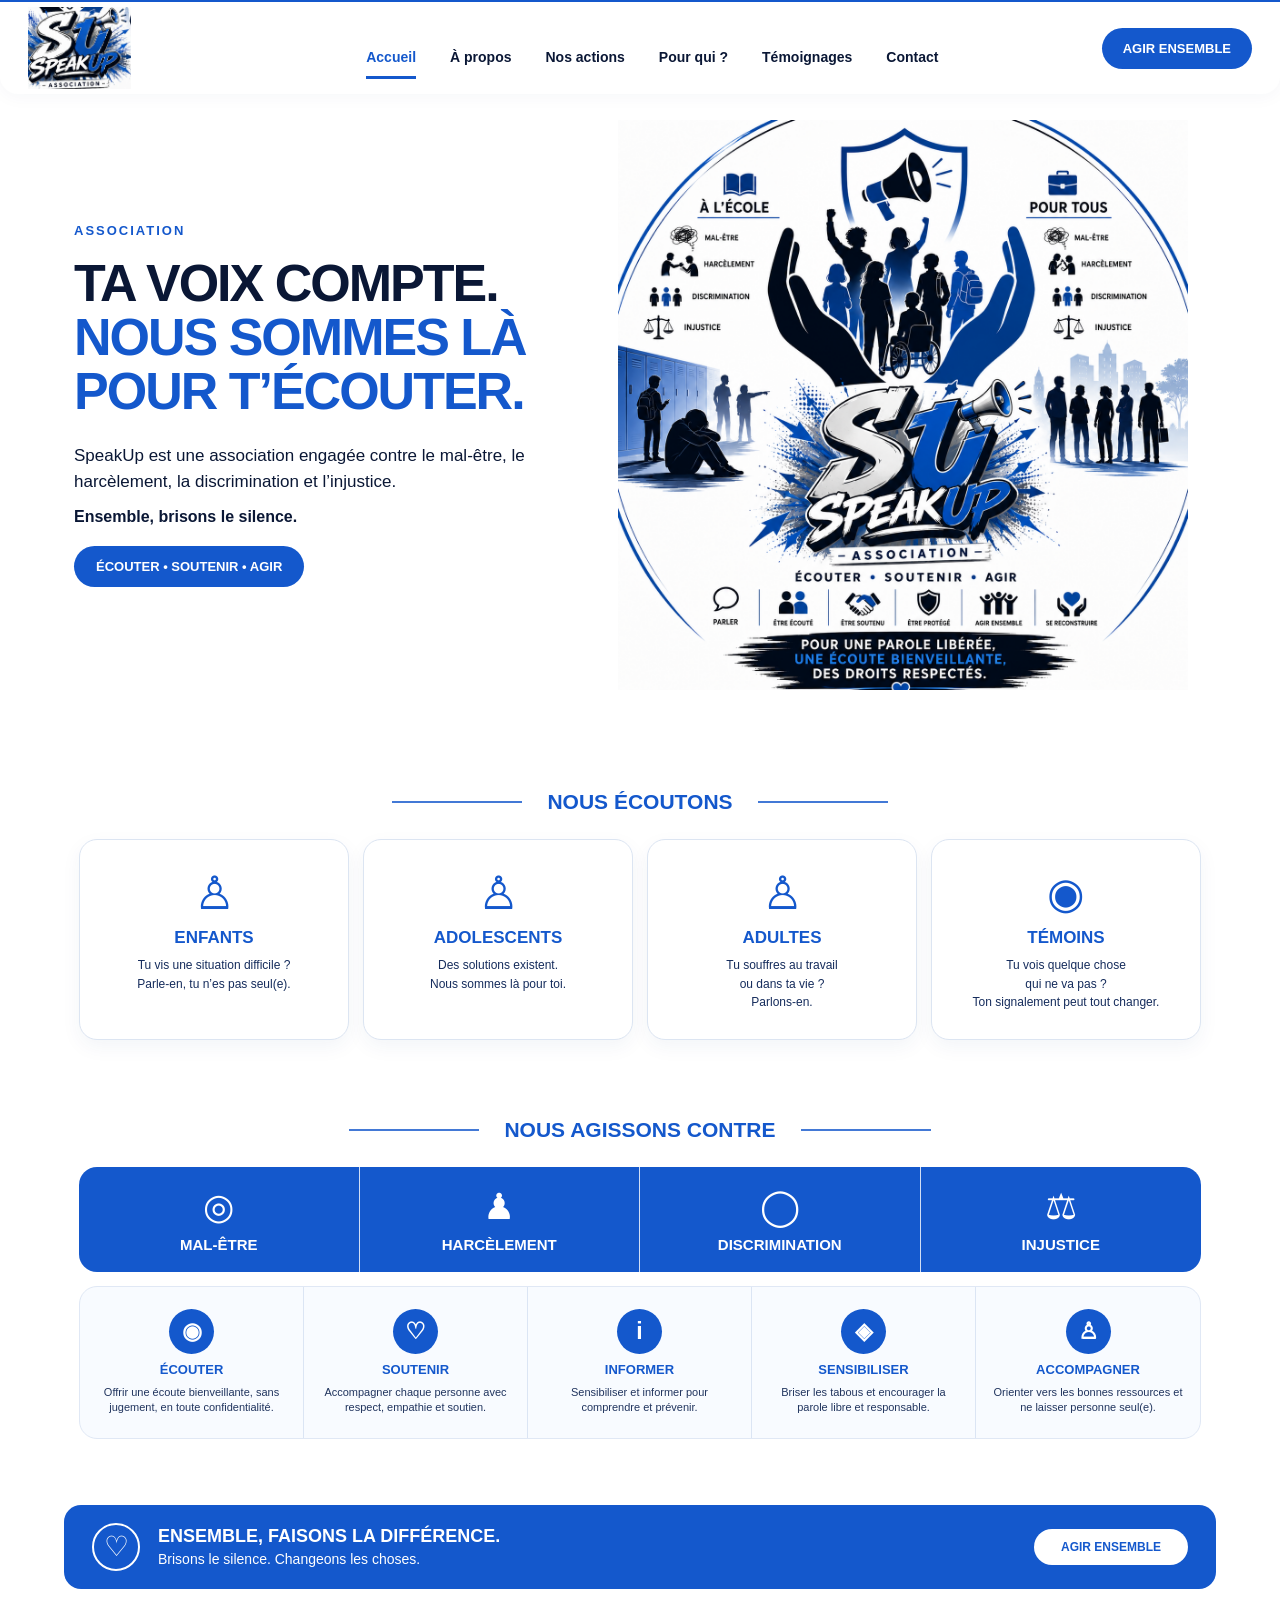
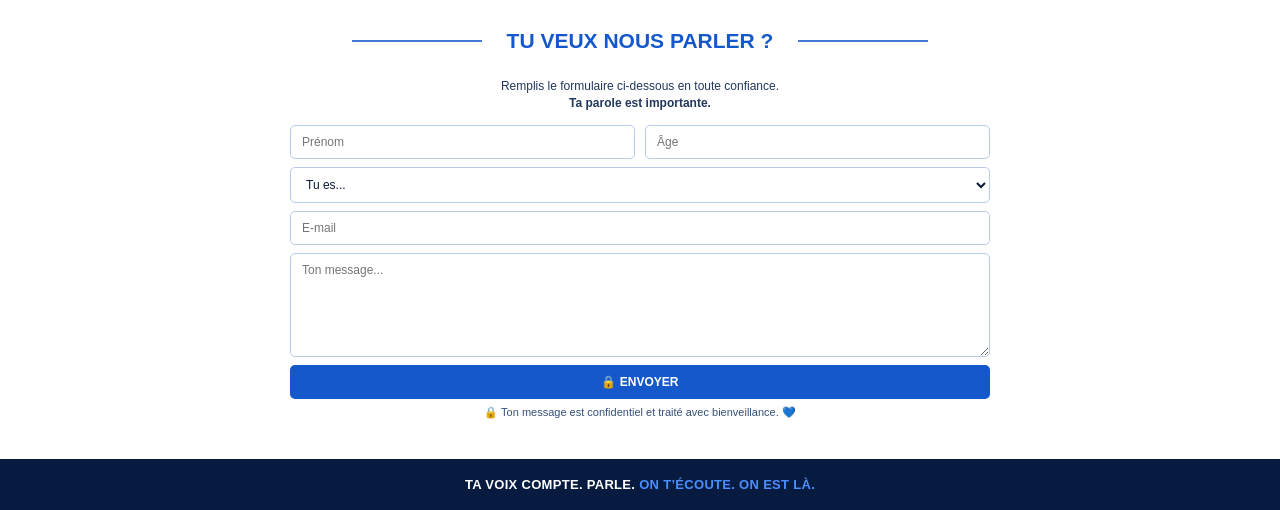
==== commit 4b0baf77: "Add files via upload" ====
--- a/index.html
+++ b/index.html
@@ -1,17 +1,15 @@
 <!doctype html>
 <html lang="fr">
 <head>
-  <meta charset="utf-8">
-  <meta name="viewport" content="width=device-width, initial-scale=1">
-  <meta name="description" content="SpeakUp Association — écouter, soutenir et agir contre le mal-être, le harcèlement, la discrimination et l'injustice.">
-  <title>SpeakUp — Ta voix compte</title>
-  <link rel="stylesheet" href="style.css">
+<meta charset="utf-8">
+<meta name="viewport" content="width=device-width, initial-scale=1">
+<meta name="description" content="SpeakUp — Ta voix compte. Nous sommes là pour t'écouter.">
+<title>SpeakUp — Ta voix compte</title>
+<link rel="stylesheet" href="style.css">
 </head>
 <body>
-<header class="site-header">
-  <a class="brand" href="#accueil" aria-label="SpeakUp Accueil">
-    <img src="logo.png" alt="Logo SpeakUp Association">
-  </a>
+<header class="header">
+  <a class="brand" href="#accueil" aria-label="SpeakUp, accueil"><img src="logo.png" alt="Logo SU SpeakUp Association"></a>
   <nav aria-label="Navigation principale">
     <a class="active" href="#accueil">Accueil</a>
     <a href="#apropos">À propos</a>
@@ -26,41 +24,39 @@
 <main>
 <section id="accueil" class="hero">
   <div class="hero-copy">
-    <p class="eyebrow">ASSOCIATION</p>
+    <div class="eyebrow">ASSOCIATION</div>
     <h1>TA VOIX COMPTE.<br><span>NOUS SOMMES LÀ<br>POUR T’ÉCOUTER.</span></h1>
     <p class="lead">SpeakUp est une association engagée contre le mal-être, le harcèlement, la discrimination et l’injustice.</p>
     <p class="bold">Ensemble, brisons le silence.</p>
-    <a class="primary-btn" href="#contact">ÉCOUTER · SOUTENIR · AGIR</a>
+    <a class="primary" href="#contact">ÉCOUTER • SOUTENIR • AGIR</a>
   </div>
-  <div class="hero-art">
-    <img src="visuel-circulaire.png" alt="Visuel SpeakUp : ensemble, faisons entendre nos voix">
-  </div>
+  <div class="hero-visual"><img src="visuel-circulaire.png" alt="Visuel SpeakUp — Ensemble, faisons entendre nos voix"></div>
 </section>
 
 <section id="apropos" class="section">
   <div class="section-title"><span></span><h2>NOUS ÉCOUTONS</h2><span></span></div>
-  <div class="cards four">
-    <article class="card"><div class="icon">👦</div><h3>ENFANTS</h3><p>Tu vis une situation difficile ?<br>Parle-en, tu n’es pas seul(e).</p></article>
-    <article class="card"><div class="icon">🧑</div><h3>ADOLESCENTS</h3><p>Des solutions existent.<br>Nous sommes là pour toi.</p></article>
-    <article class="card"><div class="icon">👩</div><h3>ADULTES</h3><p>Tu souffres au travail ou dans ta vie ?<br>Parlons-en.</p></article>
-    <article class="card"><div class="icon eye">◉</div><h3>TÉMOINS</h3><p>Tu vois quelque chose qui ne va pas ?<br>Ton signalement peut tout changer.</p></article>
+  <div class="audience-grid">
+    <article class="card"><div class="line-icon">♙</div><h3>ENFANTS</h3><p>Tu vis une situation difficile ?<br>Parle-en, tu n’es pas seul(e).</p></article>
+    <article class="card"><div class="line-icon">♙</div><h3>ADOLESCENTS</h3><p>Des solutions existent.<br>Nous sommes là pour toi.</p></article>
+    <article class="card"><div class="line-icon">♙</div><h3>ADULTES</h3><p>Tu souffres au travail<br>ou dans ta vie ?<br>Parlons-en.</p></article>
+    <article class="card"><div class="eye-icon">◉</div><h3>TÉMOINS</h3><p>Tu vois quelque chose<br>qui ne va pas ?<br>Ton signalement peut tout changer.</p></article>
   </div>
 </section>
 
-<section id="actions" class="section">
+<section id="actions" class="section actions-section">
   <div class="section-title"><span></span><h2>NOUS AGISSONS CONTRE</h2><span></span></div>
-  <div class="issue-grid">
-    <div>🌀<strong>MAL-ÊTRE</strong></div>
-    <div>🤝<strong>HARCÈLEMENT</strong></div>
-    <div>👥<strong>DISCRIMINATION</strong></div>
-    <div>⚖️<strong>INJUSTICE</strong></div>
+  <div class="issues">
+    <div><b>◎</b><strong>MAL-ÊTRE</strong></div>
+    <div><b>♟</b><strong>HARCÈLEMENT</strong></div>
+    <div><b>◯</b><strong>DISCRIMINATION</strong></div>
+    <div><b>⚖</b><strong>INJUSTICE</strong></div>
   </div>
-  <div class="service-grid">
-    <article><b>◉</b><h3>ÉCOUTER</h3><p>Offrir une écoute bienveillante, sans jugement, en toute confidentialité.</p></article>
-    <article><b>♡</b><h3>SOUTENIR</h3><p>Accompagner chaque personne avec respect, empathie et soutien.</p></article>
-    <article><b>i</b><h3>INFORMER</h3><p>Sensibiliser et informer pour comprendre et prévenir.</p></article>
-    <article><b>📣</b><h3>SENSIBILISER</h3><p>Briser les tabous et encourager la parole libre et responsable.</p></article>
-    <article><b>👥</b><h3>ACCOMPAGNER</h3><p>Orienter vers les bonnes ressources et ne laisser personne seul(e).</p></article>
+  <div class="services">
+    <article><div class="round">◉</div><h3>ÉCOUTER</h3><p>Offrir une écoute bienveillante, sans jugement, en toute confidentialité.</p></article>
+    <article><div class="round">♡</div><h3>SOUTENIR</h3><p>Accompagner chaque personne avec respect, empathie et soutien.</p></article>
+    <article><div class="round">i</div><h3>INFORMER</h3><p>Sensibiliser et informer pour comprendre et prévenir.</p></article>
+    <article><div class="round">◈</div><h3>SENSIBILISER</h3><p>Briser les tabous et encourager la parole libre et responsable.</p></article>
+    <article><div class="round">♙</div><h3>ACCOMPAGNER</h3><p>Orienter vers les bonnes ressources et ne laisser personne seul(e).</p></article>
   </div>
 </section>
 
@@ -71,8 +67,7 @@
 </section>
 
 <section id="temoignages" class="quote">
-  <p>« Une parole peut être le début d’un changement. »</p>
-  <span>Votre voix compte.</span>
+  <h2>TA VOIX COMPTE.</h2><p>Une parole peut être le début d’un changement.</p>
 </section>
 
 <section id="contact" class="contact section">
@@ -82,24 +77,21 @@
     <input type="hidden" name="_subject" value="Nouveau message depuis le site SpeakUp">
     <input type="hidden" name="_captcha" value="false">
     <input type="hidden" name="_template" value="table">
+    <input type="hidden" name="_next" value="merci.html">
     <div class="row">
       <label>Prénom<input name="prenom" type="text" placeholder="Prénom" required></label>
       <label>Âge<input name="age" type="number" min="1" max="120" placeholder="Âge"></label>
     </div>
     <label>Tu es...
-      <select name="profil">
-        <option value="">Sélectionner</option>
-        <option>Enfant</option><option>Adolescent(e)</option><option>Adulte</option><option>Témoin</option><option>Autre</option>
-      </select>
+      <select name="profil" required><option value="" disabled selected>Tu es...</option><option>Enfant</option><option>Adolescent(e)</option><option>Adulte</option><option>Témoin</option><option>Autre</option></select>
     </label>
     <label>E-mail<input name="email" type="email" placeholder="E-mail" required></label>
     <label>Ton message<textarea name="message" rows="6" placeholder="Ton message..." required></textarea></label>
-    <button type="submit">ENVOYER</button>
+    <button type="submit">🔒 ENVOYER</button>
     <p class="privacy">🔒 Ton message est confidentiel et traité avec bienveillance. 💙</p>
   </form>
 </section>
 </main>
-
 <footer>TA VOIX COMPTE. PARLE. <span>ON T’ÉCOUTE. ON EST LÀ.</span></footer>
 </body>
-</html>+</html>
--- a/style.css
+++ b/style.css
@@ -1 +1,16 @@
-*{box-sizing:border-box}html{scroll-behavior:smooth}body{margin:0;font-family:Arial,Helvetica,sans-serif;color:#08183d;background:#fff;line-height:1.5}a{text-decoration:none;color:inherit}.site-header{position:sticky;top:0;z-index:20;min-height:82px;display:flex;align-items:center;gap:28px;padding:8px 4.5%;background:#fff;border-bottom:1px solid #e7edf7}.brand{width:170px;display:flex;align-items:center}.brand img{width:150px;height:auto;display:block}.site-header nav{display:flex;justify-content:center;align-items:center;gap:30px;flex:1;font-weight:700;font-size:15px}.site-header nav a{padding:14px 0;position:relative}.site-header nav a.active:after,.site-header nav a:hover:after{content:"";position:absolute;left:0;right:0;bottom:5px;height:3px;background:#1260d5;border-radius:3px}.top-cta,.primary-btn,.difference a,.contact button{background:#0759d6;color:white;border:0;border-radius:28px;padding:13px 22px;font-weight:800;letter-spacing:.2px}.hero{max-width:1280px;margin:0 auto;padding:35px 5% 30px;display:grid;grid-template-columns: .9fr 1.1fr;align-items:center;gap:28px;min-height:650px}.eyebrow{font-weight:800;font-size:13px;letter-spacing:1.5px;margin:0 0 12px;color:#174da9}.hero h1{font-size:clamp(42px,5vw,70px);line-height:1.03;margin:0 0 25px;letter-spacing:-2px}.hero h1 span{color:#0759d6}.lead{font-size:19px;max-width:560px}.bold{font-weight:800;font-size:18px}.primary-btn{display:inline-block;margin-top:8px}.hero-art{display:flex;justify-content:center;align-items:center;overflow:hidden}.hero-art img{width:min(100%,640px);display:block}.section{max-width:1180px;margin:0 auto;padding:42px 5%}.section-title{display:flex;align-items:center;gap:20px;justify-content:center;color:#0a4caf}.section-title span{height:2px;background:#2b67d2;flex:1;max-width:150px}.section-title h2{font-size:25px;margin:0;white-space:nowrap}.cards{display:grid;gap:18px;margin-top:20px}.cards.four{grid-template-columns:repeat(4,1fr)}.card{background:#fff;border:1px solid #e1e8f3;border-radius:18px;padding:24px 16px;text-align:center;box-shadow:0 7px 25px #102b5a0d;min-height:190px}.icon{font-size:48px;color:#0759d6}.eye{font-size:60px;line-height:1}.card h3{color:#0a4caf;margin:8px 0;font-size:18px}.card p{margin:0;font-size:14px}.issue-grid{display:grid;grid-template-columns:repeat(4,1fr);margin-top:22px;background:#0759d6;color:#fff;border-radius:18px;overflow:hidden}.issue-grid div{padding:28px 12px;text-align:center;font-size:42px;border-right:1px solid #ffffff55}.issue-grid div:last-child{border:0}.issue-grid strong{display:block;font-size:16px;margin-top:7px}.service-grid{display:grid;grid-template-columns:repeat(5,1fr);gap:0;margin-top:20px;background:#f5f8fc;border-radius:18px;overflow:hidden}.service-grid article{text-align:center;padding:25px 14px;border-right:1px solid #cbd8eb}.service-grid article:last-child{border:0}.service-grid b{display:inline-grid;place-items:center;width:48px;height:48px;border-radius:50%;background:#0759d6;color:#fff;font-size:24px}.service-grid h3{color:#0a4caf;font-size:15px}.service-grid p{font-size:13px;margin:0}.difference{max-width:1180px;margin:10px auto 20px;padding:18px 30px;background:#0759d6;color:#fff;border-radius:18px;display:flex;align-items:center;gap:18px}.heart{font-size:44px}.difference h2{font-size:20px;margin:0}.difference p{margin:0}.difference div:nth-child(2){flex:1}.difference a{background:#fff;color:#0759d6;min-width:180px;text-align:center}.quote{text-align:center;padding:28px 20px;font-size:24px;font-weight:800}.quote span{font-size:15px;color:#0759d6}.contact{text-align:center}.contact-intro{margin:8px 0 20px}.contact form{max-width:720px;margin:0 auto;text-align:left}.row{display:grid;grid-template-columns:1fr 1fr;gap:12px}label{display:block;font-weight:700;font-size:13px;margin:10px 0}input,select,textarea{display:block;width:100%;margin-top:5px;padding:13px 14px;border:1px solid #a9bedf;border-radius:7px;font:inherit;color:#08183d;background:#fff}textarea{resize:vertical}form button{display:block;width:100%;margin-top:14px;cursor:pointer;font-size:15px}.privacy{text-align:center;font-size:13px;color:#244a82}footer{margin-top:30px;background:#061b43;color:#fff;text-align:center;padding:20px;font-weight:800;letter-spacing:1px}footer span{color:#3e8cff}@media(max-width:900px){.site-header{gap:10px;padding:7px 3%;flex-wrap:wrap}.brand{width:115px}.brand img{width:110px}.site-header nav{order:3;flex-basis:100%;overflow-x:auto;justify-content:flex-start;gap:20px;font-size:13px;padding-bottom:3px}.top-cta{font-size:12px;padding:10px 14px;margin-left:auto}.hero{grid-template-columns:1fr;min-height:auto;padding-top:25px}.hero-copy{text-align:left}.hero-art{order:2}.hero-art img{width:100%;max-width:560px}.cards.four{grid-template-columns:1fr 1fr}.issue-grid{grid-template-columns:1fr 1fr}.issue-grid div:nth-child(2){border-right:0}.issue-grid div:nth-child(-n+2){border-bottom:1px solid #ffffff55}.service-grid{grid-template-columns:1fr 1fr}.service-grid article:nth-child(2n){border-right:0}.service-grid article{border-bottom:1px solid #cbd8eb}.difference{margin-left:5%;margin-right:5%;flex-wrap:wrap}.difference div:nth-child(2){min-width:200px}.difference a{margin-left:auto}}@media(max-width:560px){.site-header{position:relative}.hero{padding:25px 5%}.hero h1{font-size:40px;letter-spacing:-1px}.lead{font-size:16px}.section{padding:34px 5%}.section-title{gap:9px}.section-title span{max-width:45px}.section-title h2{font-size:19px}.cards.four,.issue-grid,.service-grid{grid-template-columns:1fr}.issue-grid div{border-right:0!important;border-bottom:1px solid #ffffff55!important}.service-grid article{border-right:0!important}.row{grid-template-columns:1fr}.difference{padding:18px}.difference a{width:100%;margin:5px 0 0}.top-cta{display:none}.brand{width:100px}.brand img{width:96px}.site-header nav{gap:18px}.site-header nav a{padding:7px 0}}+:root{--blue:#1458cc;--navy:#071a3f;--pale:#f7faff;--line:#d9e5f6;--text:#0a1735}
+*{box-sizing:border-box}html{scroll-behavior:smooth}body{margin:0;background:#fff;color:var(--text);font-family:Arial,Helvetica,sans-serif;overflow-x:hidden}a{text-decoration:none;color:inherit}
+.header{width:min(1400px,100%);height:94px;margin:auto;display:flex;align-items:center;gap:28px;padding:7px 28px;background:#fff;border-top:2px solid var(--blue);position:sticky;top:0;z-index:10;border-radius:0 0 18px 18px;box-shadow:0 3px 18px rgba(10,40,100,.04)}
+.brand{width:175px;height:82px;display:flex;align-items:center;flex:none}.brand img{width:155px;height:82px;object-fit:contain;object-position:left center;display:block}
+.header nav{display:flex;align-items:center;justify-content:center;gap:34px;flex:1}.header nav a{font-size:14px;font-weight:800;padding:31px 0 11px;border-bottom:3px solid transparent;white-space:nowrap}.header nav a.active,.header nav a:hover{color:var(--blue);border-bottom-color:var(--blue)}
+.top-cta,.primary{background:var(--blue);color:#fff;border-radius:999px;font-weight:900}.top-cta{padding:13px 21px;font-size:13px;white-space:nowrap}
+.hero{width:min(1400px,100%);margin:auto;min-height:620px;padding:26px 5% 42px;display:grid;grid-template-columns:44% 56%;align-items:center;gap:10px}.hero-copy{padding-left:10px}.eyebrow{font-size:13px;font-weight:900;letter-spacing:2px;color:var(--blue);margin-bottom:18px}.hero h1{font-size:52px;line-height:1.04;letter-spacing:-2px;margin:0 0 25px}.hero h1 span{color:var(--blue)}.lead{font-size:17px;line-height:1.55;max-width:530px;margin:0 0 13px}.bold{font-weight:800;margin:0 0 20px}.primary{display:inline-block;padding:13px 22px;font-size:13px}.hero-visual{display:flex;justify-content:center;align-items:center;min-width:0}.hero-visual img{width:min(100%,650px);max-height:570px;height:auto;display:block;object-fit:contain}
+.section{width:min(1250px,100%);margin:auto;padding:58px 5%}.section-title{display:flex;align-items:center;justify-content:center;gap:25px;margin-bottom:25px}.section-title span{height:2px;width:130px;background:var(--blue);opacity:.8}.section-title h2{font-size:21px;color:var(--blue);margin:0;font-weight:900;white-space:nowrap}
+.audience-grid{display:grid;grid-template-columns:repeat(4,1fr);gap:14px}.card{background:#fff;border:1px solid #dce5f2;border-radius:18px;padding:25px 18px 27px;text-align:center;min-height:185px;box-shadow:0 7px 20px rgba(15,55,120,.05)}.line-icon,.eye-icon{height:55px;display:grid;place-items:center;color:var(--blue);font-size:46px}.eye-icon{font-size:43px}.card h3{margin:8px 0;color:var(--blue);font-size:17px}.card p{margin:0;font-size:12px;line-height:1.55;color:#152c5c}
+.actions-section{padding-top:20px}.issues{display:grid;grid-template-columns:repeat(4,1fr);background:var(--blue);color:#fff;border-radius:18px;overflow:hidden}.issues div{min-height:105px;display:flex;flex-direction:column;justify-content:center;align-items:center;gap:8px;border-right:1px solid rgba(255,255,255,.8)}.issues div:last-child{border:0}.issues b{font-size:36px;font-weight:400}.issues strong{font-size:15px}.services{display:grid;grid-template-columns:repeat(5,1fr);margin-top:14px;background:#f8fbff;border-radius:18px;overflow:hidden;border:1px solid #e0e8f5}.services article{text-align:center;padding:22px 13px;border-right:1px solid #dbe5f4;min-height:145px}.services article:last-child{border:0}.round{width:45px;height:45px;margin:auto;border-radius:50%;display:grid;place-items:center;background:var(--blue);color:#fff;font-size:23px;font-weight:900}.services h3{font-size:13px;color:var(--blue);margin:8px 0}.services p{font-size:11px;line-height:1.4;margin:0;color:#20345e}
+.difference{width:min(1250px,90%);margin:8px auto 25px;background:var(--blue);color:#fff;border-radius:17px;display:flex;align-items:center;gap:18px;padding:18px 28px}.heart{width:48px;height:48px;border:2px solid #fff;border-radius:50%;display:grid;place-items:center;font-size:28px;flex:none}.difference h2{font-size:18px;margin:0 0 4px}.difference p{margin:0;font-size:14px}.difference>div:nth-child(2){flex:1}.difference>a{background:#fff;color:var(--blue);font-weight:900;border-radius:999px;padding:11px 27px;font-size:12px;white-space:nowrap}
+.quote{display:none}.contact{padding-top:15px;padding-bottom:40px}.contact-intro{text-align:center;font-size:12px;line-height:1.45;color:#22375e;margin:0 auto 13px}.contact form{width:min(700px,100%);margin:auto}.contact label{display:block;font-size:0}.row{display:grid;grid-template-columns:1fr 1fr;gap:10px}.contact input,.contact select,.contact textarea{display:block;width:100%;border:1px solid #b8cce9;border-radius:5px;background:#fff;padding:9px 11px;margin-bottom:8px;font:12px Arial;color:var(--text);outline:none}.contact input:focus,.contact select:focus,.contact textarea:focus{border-color:var(--blue);box-shadow:0 0 0 2px rgba(20,88,204,.1)}.contact textarea{min-height:100px;resize:vertical}.contact button{width:100%;border:0;border-radius:5px;background:var(--blue);color:#fff;padding:10px;font-weight:900;font-size:12px;cursor:pointer}.privacy{text-align:center;font-size:11px;color:#355078;margin:7px 0 0}
+footer{background:var(--navy);color:#fff;text-align:center;padding:18px;font-size:13px;font-weight:900;letter-spacing:.3px}footer span{color:#4b8fff}
+@media(max-width:1000px){.header{height:86px;padding:5px 14px;gap:14px}.brand{width:130px}.brand img{width:125px}.header nav{gap:16px}.header nav a{font-size:12px}.top-cta{font-size:11px;padding:11px 14px}.hero{grid-template-columns:1fr 1fr;padding-left:4%;padding-right:4%}.hero h1{font-size:42px}.hero-visual img{max-height:500px}}
+@media(max-width:760px){.header{height:auto;min-height:76px;flex-wrap:wrap;justify-content:space-between}.brand{width:115px;height:68px}.brand img{width:110px;height:68px}.top-cta{display:none}.header nav{order:3;width:100%;overflow-x:auto;justify-content:flex-start;gap:22px;padding-bottom:5px}.header nav a{padding:5px 0;font-size:12px}.hero{display:flex;flex-direction:column;min-height:auto;padding:35px 18px 28px;gap:22px}.hero-copy{padding:0;width:100%;text-align:left}.hero h1{font-size:39px;letter-spacing:-1.2px}.lead{font-size:15px}.hero-visual{width:100%}.hero-visual img{width:min(100%,520px);max-height:none}.section{padding:42px 18px}.section-title{gap:10px}.section-title span{width:55px}.section-title h2{font-size:17px}.audience-grid{grid-template-columns:1fr 1fr}.issues{grid-template-columns:1fr 1fr}.services{grid-template-columns:1fr 1fr}.services article:nth-child(2n){border-right:0}.difference{width:calc(100% - 36px);padding:17px;flex-wrap:wrap}.difference>a{width:100%;text-align:center}.contact{padding-top:20px}.row{grid-template-columns:1fr}}
+@media(max-width:430px){.audience-grid{grid-template-columns:1fr 1fr;gap:9px}.card{padding:18px 8px;min-height:165px}.card p{font-size:11px}.issues div{min-height:95px}.issues strong{font-size:13px}.services{grid-template-columns:1fr}.services article{border-right:0;border-bottom:1px solid #dbe5f4}.services article:last-child{border-bottom:0}.hero h1{font-size:34px}}
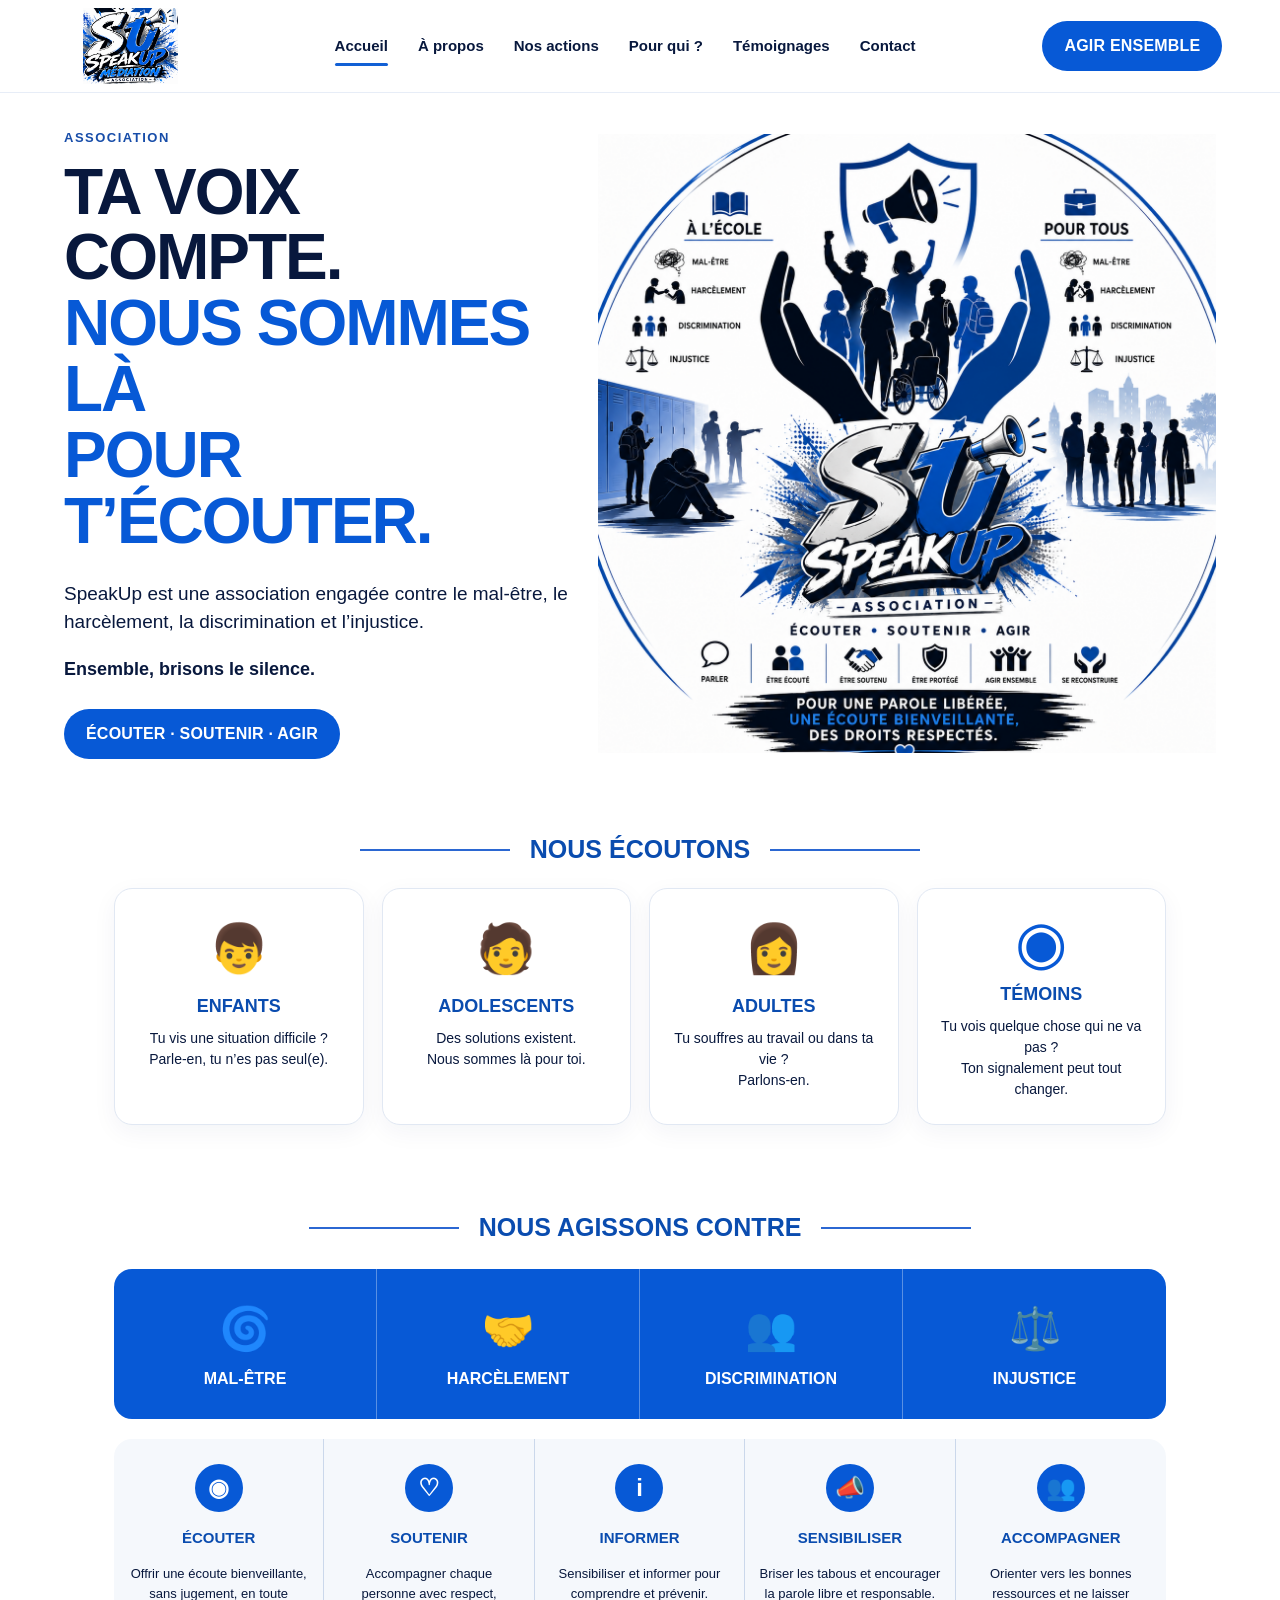
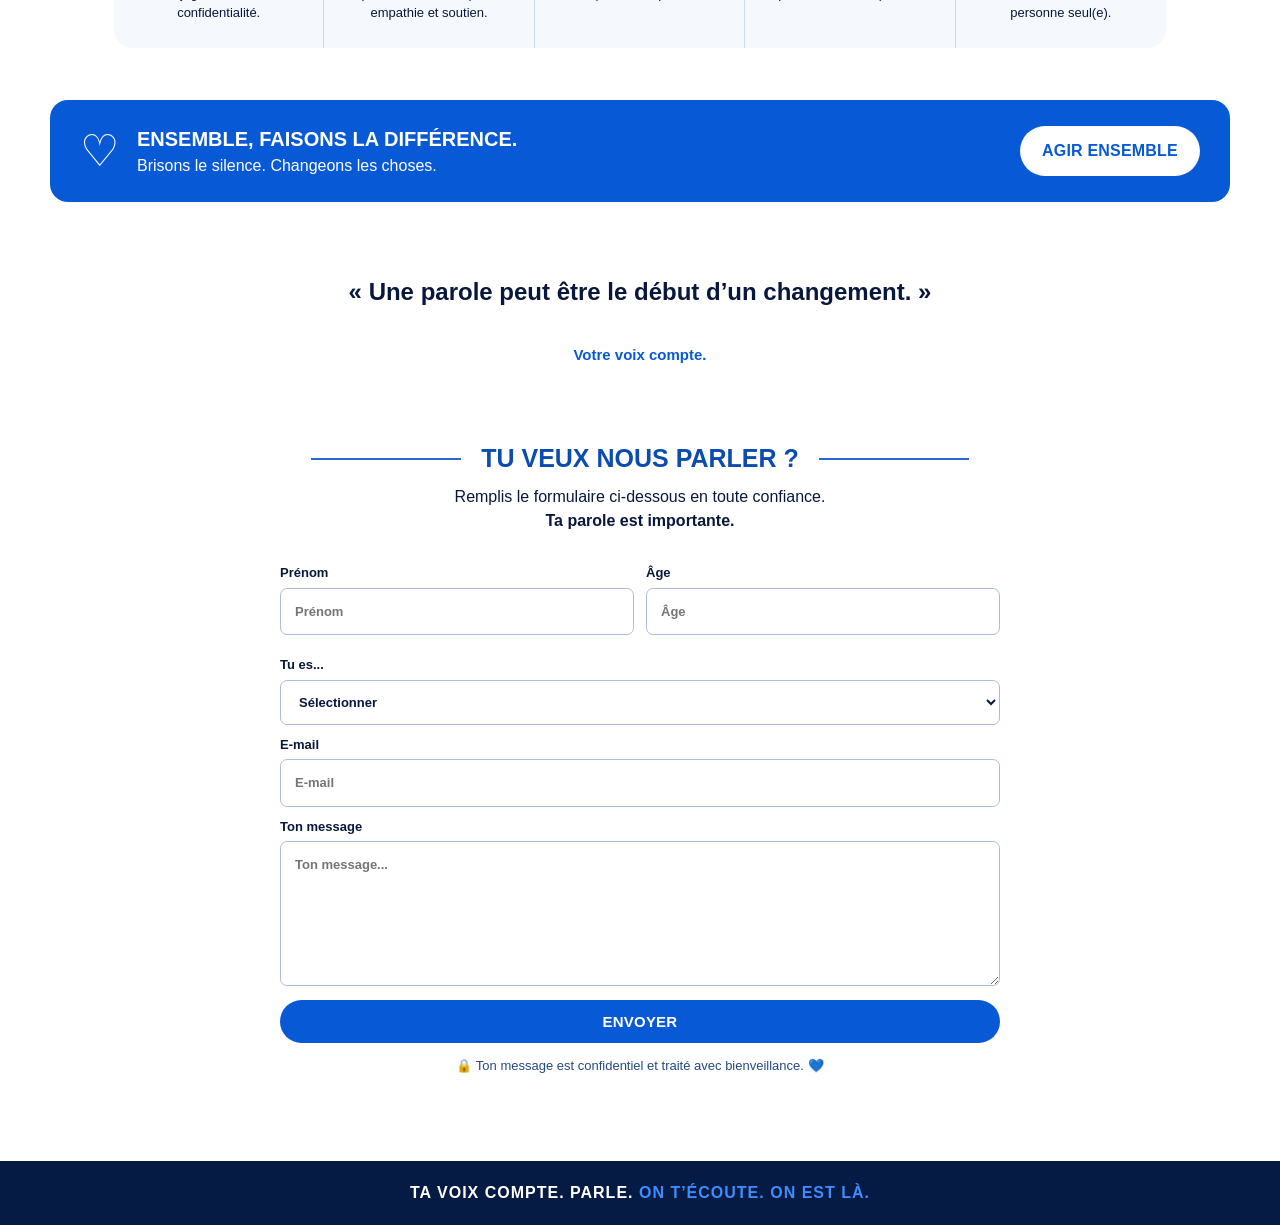
==== commit 04ff3679: "Add files via upload Correction affichage mobile et logo SpeakUp Médiation" ====
--- a/index.html
+++ b/index.html
@@ -1,15 +1,18 @@
 <!doctype html>
 <html lang="fr">
 <head>
-<meta charset="utf-8">
-<meta name="viewport" content="width=device-width, initial-scale=1">
-<meta name="description" content="SpeakUp — Ta voix compte. Nous sommes là pour t'écouter.">
-<title>SpeakUp — Ta voix compte</title>
-<link rel="stylesheet" href="style.css">
+  <meta charset="utf-8">
+  <meta name="viewport" content="width=device-width, initial-scale=1">
+  <meta name="description" content="SpeakUp Association — écouter, soutenir et agir contre le mal-être, le harcèlement, la discrimination et l'injustice.">
+  <title>SpeakUp — Ta voix compte</title>
+  <link rel="stylesheet" href="style.css">
+  <meta name="theme-color" content="#0759d6">
 </head>
 <body>
-<header class="header">
-  <a class="brand" href="#accueil" aria-label="SpeakUp, accueil"><img src="logo.png" alt="Logo SU SpeakUp Association"></a>
+<header class="site-header">
+  <a class="brand" href="#accueil" aria-label="SpeakUp Accueil">
+    <img src="logo-mediation.png" alt="Logo SpeakUp Médiation Association">
+  </a>
   <nav aria-label="Navigation principale">
     <a class="active" href="#accueil">Accueil</a>
     <a href="#apropos">À propos</a>
@@ -24,39 +27,41 @@
 <main>
 <section id="accueil" class="hero">
   <div class="hero-copy">
-    <div class="eyebrow">ASSOCIATION</div>
+    <p class="eyebrow">ASSOCIATION</p>
     <h1>TA VOIX COMPTE.<br><span>NOUS SOMMES LÀ<br>POUR T’ÉCOUTER.</span></h1>
     <p class="lead">SpeakUp est une association engagée contre le mal-être, le harcèlement, la discrimination et l’injustice.</p>
     <p class="bold">Ensemble, brisons le silence.</p>
-    <a class="primary" href="#contact">ÉCOUTER • SOUTENIR • AGIR</a>
+    <a class="primary-btn" href="#contact">ÉCOUTER · SOUTENIR · AGIR</a>
   </div>
-  <div class="hero-visual"><img src="visuel-circulaire.png" alt="Visuel SpeakUp — Ensemble, faisons entendre nos voix"></div>
+  <div class="hero-art">
+    <img src="visuel-circulaire.png" alt="Visuel SpeakUp : ensemble, faisons entendre nos voix">
+  </div>
 </section>
 
 <section id="apropos" class="section">
   <div class="section-title"><span></span><h2>NOUS ÉCOUTONS</h2><span></span></div>
-  <div class="audience-grid">
-    <article class="card"><div class="line-icon">♙</div><h3>ENFANTS</h3><p>Tu vis une situation difficile ?<br>Parle-en, tu n’es pas seul(e).</p></article>
-    <article class="card"><div class="line-icon">♙</div><h3>ADOLESCENTS</h3><p>Des solutions existent.<br>Nous sommes là pour toi.</p></article>
-    <article class="card"><div class="line-icon">♙</div><h3>ADULTES</h3><p>Tu souffres au travail<br>ou dans ta vie ?<br>Parlons-en.</p></article>
-    <article class="card"><div class="eye-icon">◉</div><h3>TÉMOINS</h3><p>Tu vois quelque chose<br>qui ne va pas ?<br>Ton signalement peut tout changer.</p></article>
+  <div class="cards four">
+    <article class="card"><div class="icon">👦</div><h3>ENFANTS</h3><p>Tu vis une situation difficile ?<br>Parle-en, tu n’es pas seul(e).</p></article>
+    <article class="card"><div class="icon">🧑</div><h3>ADOLESCENTS</h3><p>Des solutions existent.<br>Nous sommes là pour toi.</p></article>
+    <article class="card"><div class="icon">👩</div><h3>ADULTES</h3><p>Tu souffres au travail ou dans ta vie ?<br>Parlons-en.</p></article>
+    <article class="card"><div class="icon eye">◉</div><h3>TÉMOINS</h3><p>Tu vois quelque chose qui ne va pas ?<br>Ton signalement peut tout changer.</p></article>
   </div>
 </section>
 
-<section id="actions" class="section actions-section">
+<section id="actions" class="section">
   <div class="section-title"><span></span><h2>NOUS AGISSONS CONTRE</h2><span></span></div>
-  <div class="issues">
-    <div><b>◎</b><strong>MAL-ÊTRE</strong></div>
-    <div><b>♟</b><strong>HARCÈLEMENT</strong></div>
-    <div><b>◯</b><strong>DISCRIMINATION</strong></div>
-    <div><b>⚖</b><strong>INJUSTICE</strong></div>
+  <div class="issue-grid">
+    <div>🌀<strong>MAL-ÊTRE</strong></div>
+    <div>🤝<strong>HARCÈLEMENT</strong></div>
+    <div>👥<strong>DISCRIMINATION</strong></div>
+    <div>⚖️<strong>INJUSTICE</strong></div>
   </div>
-  <div class="services">
-    <article><div class="round">◉</div><h3>ÉCOUTER</h3><p>Offrir une écoute bienveillante, sans jugement, en toute confidentialité.</p></article>
-    <article><div class="round">♡</div><h3>SOUTENIR</h3><p>Accompagner chaque personne avec respect, empathie et soutien.</p></article>
-    <article><div class="round">i</div><h3>INFORMER</h3><p>Sensibiliser et informer pour comprendre et prévenir.</p></article>
-    <article><div class="round">◈</div><h3>SENSIBILISER</h3><p>Briser les tabous et encourager la parole libre et responsable.</p></article>
-    <article><div class="round">♙</div><h3>ACCOMPAGNER</h3><p>Orienter vers les bonnes ressources et ne laisser personne seul(e).</p></article>
+  <div class="service-grid">
+    <article><b>◉</b><h3>ÉCOUTER</h3><p>Offrir une écoute bienveillante, sans jugement, en toute confidentialité.</p></article>
+    <article><b>♡</b><h3>SOUTENIR</h3><p>Accompagner chaque personne avec respect, empathie et soutien.</p></article>
+    <article><b>i</b><h3>INFORMER</h3><p>Sensibiliser et informer pour comprendre et prévenir.</p></article>
+    <article><b>📣</b><h3>SENSIBILISER</h3><p>Briser les tabous et encourager la parole libre et responsable.</p></article>
+    <article><b>👥</b><h3>ACCOMPAGNER</h3><p>Orienter vers les bonnes ressources et ne laisser personne seul(e).</p></article>
   </div>
 </section>
 
@@ -67,7 +72,8 @@
 </section>
 
 <section id="temoignages" class="quote">
-  <h2>TA VOIX COMPTE.</h2><p>Une parole peut être le début d’un changement.</p>
+  <p>« Une parole peut être le début d’un changement. »</p>
+  <span>Votre voix compte.</span>
 </section>
 
 <section id="contact" class="contact section">
@@ -77,21 +83,24 @@
     <input type="hidden" name="_subject" value="Nouveau message depuis le site SpeakUp">
     <input type="hidden" name="_captcha" value="false">
     <input type="hidden" name="_template" value="table">
-    <input type="hidden" name="_next" value="merci.html">
     <div class="row">
       <label>Prénom<input name="prenom" type="text" placeholder="Prénom" required></label>
       <label>Âge<input name="age" type="number" min="1" max="120" placeholder="Âge"></label>
     </div>
     <label>Tu es...
-      <select name="profil" required><option value="" disabled selected>Tu es...</option><option>Enfant</option><option>Adolescent(e)</option><option>Adulte</option><option>Témoin</option><option>Autre</option></select>
+      <select name="profil">
+        <option value="">Sélectionner</option>
+        <option>Enfant</option><option>Adolescent(e)</option><option>Adulte</option><option>Témoin</option><option>Autre</option>
+      </select>
     </label>
     <label>E-mail<input name="email" type="email" placeholder="E-mail" required></label>
     <label>Ton message<textarea name="message" rows="6" placeholder="Ton message..." required></textarea></label>
-    <button type="submit">🔒 ENVOYER</button>
+    <button type="submit">ENVOYER</button>
     <p class="privacy">🔒 Ton message est confidentiel et traité avec bienveillance. 💙</p>
   </form>
 </section>
 </main>
+
 <footer>TA VOIX COMPTE. PARLE. <span>ON T’ÉCOUTE. ON EST LÀ.</span></footer>
 </body>
-</html>
+</html>
--- a/style.css
+++ b/style.css
@@ -1,16 +1,23 @@
-:root{--blue:#1458cc;--navy:#071a3f;--pale:#f7faff;--line:#d9e5f6;--text:#0a1735}
-*{box-sizing:border-box}html{scroll-behavior:smooth}body{margin:0;background:#fff;color:var(--text);font-family:Arial,Helvetica,sans-serif;overflow-x:hidden}a{text-decoration:none;color:inherit}
-.header{width:min(1400px,100%);height:94px;margin:auto;display:flex;align-items:center;gap:28px;padding:7px 28px;background:#fff;border-top:2px solid var(--blue);position:sticky;top:0;z-index:10;border-radius:0 0 18px 18px;box-shadow:0 3px 18px rgba(10,40,100,.04)}
-.brand{width:175px;height:82px;display:flex;align-items:center;flex:none}.brand img{width:155px;height:82px;object-fit:contain;object-position:left center;display:block}
-.header nav{display:flex;align-items:center;justify-content:center;gap:34px;flex:1}.header nav a{font-size:14px;font-weight:800;padding:31px 0 11px;border-bottom:3px solid transparent;white-space:nowrap}.header nav a.active,.header nav a:hover{color:var(--blue);border-bottom-color:var(--blue)}
-.top-cta,.primary{background:var(--blue);color:#fff;border-radius:999px;font-weight:900}.top-cta{padding:13px 21px;font-size:13px;white-space:nowrap}
-.hero{width:min(1400px,100%);margin:auto;min-height:620px;padding:26px 5% 42px;display:grid;grid-template-columns:44% 56%;align-items:center;gap:10px}.hero-copy{padding-left:10px}.eyebrow{font-size:13px;font-weight:900;letter-spacing:2px;color:var(--blue);margin-bottom:18px}.hero h1{font-size:52px;line-height:1.04;letter-spacing:-2px;margin:0 0 25px}.hero h1 span{color:var(--blue)}.lead{font-size:17px;line-height:1.55;max-width:530px;margin:0 0 13px}.bold{font-weight:800;margin:0 0 20px}.primary{display:inline-block;padding:13px 22px;font-size:13px}.hero-visual{display:flex;justify-content:center;align-items:center;min-width:0}.hero-visual img{width:min(100%,650px);max-height:570px;height:auto;display:block;object-fit:contain}
-.section{width:min(1250px,100%);margin:auto;padding:58px 5%}.section-title{display:flex;align-items:center;justify-content:center;gap:25px;margin-bottom:25px}.section-title span{height:2px;width:130px;background:var(--blue);opacity:.8}.section-title h2{font-size:21px;color:var(--blue);margin:0;font-weight:900;white-space:nowrap}
-.audience-grid{display:grid;grid-template-columns:repeat(4,1fr);gap:14px}.card{background:#fff;border:1px solid #dce5f2;border-radius:18px;padding:25px 18px 27px;text-align:center;min-height:185px;box-shadow:0 7px 20px rgba(15,55,120,.05)}.line-icon,.eye-icon{height:55px;display:grid;place-items:center;color:var(--blue);font-size:46px}.eye-icon{font-size:43px}.card h3{margin:8px 0;color:var(--blue);font-size:17px}.card p{margin:0;font-size:12px;line-height:1.55;color:#152c5c}
-.actions-section{padding-top:20px}.issues{display:grid;grid-template-columns:repeat(4,1fr);background:var(--blue);color:#fff;border-radius:18px;overflow:hidden}.issues div{min-height:105px;display:flex;flex-direction:column;justify-content:center;align-items:center;gap:8px;border-right:1px solid rgba(255,255,255,.8)}.issues div:last-child{border:0}.issues b{font-size:36px;font-weight:400}.issues strong{font-size:15px}.services{display:grid;grid-template-columns:repeat(5,1fr);margin-top:14px;background:#f8fbff;border-radius:18px;overflow:hidden;border:1px solid #e0e8f5}.services article{text-align:center;padding:22px 13px;border-right:1px solid #dbe5f4;min-height:145px}.services article:last-child{border:0}.round{width:45px;height:45px;margin:auto;border-radius:50%;display:grid;place-items:center;background:var(--blue);color:#fff;font-size:23px;font-weight:900}.services h3{font-size:13px;color:var(--blue);margin:8px 0}.services p{font-size:11px;line-height:1.4;margin:0;color:#20345e}
-.difference{width:min(1250px,90%);margin:8px auto 25px;background:var(--blue);color:#fff;border-radius:17px;display:flex;align-items:center;gap:18px;padding:18px 28px}.heart{width:48px;height:48px;border:2px solid #fff;border-radius:50%;display:grid;place-items:center;font-size:28px;flex:none}.difference h2{font-size:18px;margin:0 0 4px}.difference p{margin:0;font-size:14px}.difference>div:nth-child(2){flex:1}.difference>a{background:#fff;color:var(--blue);font-weight:900;border-radius:999px;padding:11px 27px;font-size:12px;white-space:nowrap}
-.quote{display:none}.contact{padding-top:15px;padding-bottom:40px}.contact-intro{text-align:center;font-size:12px;line-height:1.45;color:#22375e;margin:0 auto 13px}.contact form{width:min(700px,100%);margin:auto}.contact label{display:block;font-size:0}.row{display:grid;grid-template-columns:1fr 1fr;gap:10px}.contact input,.contact select,.contact textarea{display:block;width:100%;border:1px solid #b8cce9;border-radius:5px;background:#fff;padding:9px 11px;margin-bottom:8px;font:12px Arial;color:var(--text);outline:none}.contact input:focus,.contact select:focus,.contact textarea:focus{border-color:var(--blue);box-shadow:0 0 0 2px rgba(20,88,204,.1)}.contact textarea{min-height:100px;resize:vertical}.contact button{width:100%;border:0;border-radius:5px;background:var(--blue);color:#fff;padding:10px;font-weight:900;font-size:12px;cursor:pointer}.privacy{text-align:center;font-size:11px;color:#355078;margin:7px 0 0}
-footer{background:var(--navy);color:#fff;text-align:center;padding:18px;font-size:13px;font-weight:900;letter-spacing:.3px}footer span{color:#4b8fff}
-@media(max-width:1000px){.header{height:86px;padding:5px 14px;gap:14px}.brand{width:130px}.brand img{width:125px}.header nav{gap:16px}.header nav a{font-size:12px}.top-cta{font-size:11px;padding:11px 14px}.hero{grid-template-columns:1fr 1fr;padding-left:4%;padding-right:4%}.hero h1{font-size:42px}.hero-visual img{max-height:500px}}
-@media(max-width:760px){.header{height:auto;min-height:76px;flex-wrap:wrap;justify-content:space-between}.brand{width:115px;height:68px}.brand img{width:110px;height:68px}.top-cta{display:none}.header nav{order:3;width:100%;overflow-x:auto;justify-content:flex-start;gap:22px;padding-bottom:5px}.header nav a{padding:5px 0;font-size:12px}.hero{display:flex;flex-direction:column;min-height:auto;padding:35px 18px 28px;gap:22px}.hero-copy{padding:0;width:100%;text-align:left}.hero h1{font-size:39px;letter-spacing:-1.2px}.lead{font-size:15px}.hero-visual{width:100%}.hero-visual img{width:min(100%,520px);max-height:none}.section{padding:42px 18px}.section-title{gap:10px}.section-title span{width:55px}.section-title h2{font-size:17px}.audience-grid{grid-template-columns:1fr 1fr}.issues{grid-template-columns:1fr 1fr}.services{grid-template-columns:1fr 1fr}.services article:nth-child(2n){border-right:0}.difference{width:calc(100% - 36px);padding:17px;flex-wrap:wrap}.difference>a{width:100%;text-align:center}.contact{padding-top:20px}.row{grid-template-columns:1fr}}
-@media(max-width:430px){.audience-grid{grid-template-columns:1fr 1fr;gap:9px}.card{padding:18px 8px;min-height:165px}.card p{font-size:11px}.issues div{min-height:95px}.issues strong{font-size:13px}.services{grid-template-columns:1fr}.services article{border-right:0;border-bottom:1px solid #dbe5f4}.services article:last-child{border-bottom:0}.hero h1{font-size:34px}}
+*{box-sizing:border-box}html{scroll-behavior:smooth}body{margin:0;font-family:Arial,Helvetica,sans-serif;color:#08183d;background:#fff;line-height:1.5}a{text-decoration:none;color:inherit}.site-header{position:sticky;top:0;z-index:20;min-height:82px;display:flex;align-items:center;gap:28px;padding:8px 4.5%;background:#fff;border-bottom:1px solid #e7edf7}.brand{width:170px;display:flex;align-items:center}.brand img{width:150px;height:auto;display:block}.site-header nav{display:flex;justify-content:center;align-items:center;gap:30px;flex:1;font-weight:700;font-size:15px}.site-header nav a{padding:14px 0;position:relative}.site-header nav a.active:after,.site-header nav a:hover:after{content:"";position:absolute;left:0;right:0;bottom:5px;height:3px;background:#1260d5;border-radius:3px}.top-cta,.primary-btn,.difference a,.contact button{background:#0759d6;color:white;border:0;border-radius:28px;padding:13px 22px;font-weight:800;letter-spacing:.2px}.hero{max-width:1280px;margin:0 auto;padding:35px 5% 30px;display:grid;grid-template-columns: .9fr 1.1fr;align-items:center;gap:28px;min-height:650px}.eyebrow{font-weight:800;font-size:13px;letter-spacing:1.5px;margin:0 0 12px;color:#174da9}.hero h1{font-size:clamp(42px,5vw,70px);line-height:1.03;margin:0 0 25px;letter-spacing:-2px}.hero h1 span{color:#0759d6}.lead{font-size:19px;max-width:560px}.bold{font-weight:800;font-size:18px}.primary-btn{display:inline-block;margin-top:8px}.hero-art{display:flex;justify-content:center;align-items:center;overflow:hidden}.hero-art img{width:min(100%,640px);display:block}.section{max-width:1180px;margin:0 auto;padding:42px 5%}.section-title{display:flex;align-items:center;gap:20px;justify-content:center;color:#0a4caf}.section-title span{height:2px;background:#2b67d2;flex:1;max-width:150px}.section-title h2{font-size:25px;margin:0;white-space:nowrap}.cards{display:grid;gap:18px;margin-top:20px}.cards.four{grid-template-columns:repeat(4,1fr)}.card{background:#fff;border:1px solid #e1e8f3;border-radius:18px;padding:24px 16px;text-align:center;box-shadow:0 7px 25px #102b5a0d;min-height:190px}.icon{font-size:48px;color:#0759d6}.eye{font-size:60px;line-height:1}.card h3{color:#0a4caf;margin:8px 0;font-size:18px}.card p{margin:0;font-size:14px}.issue-grid{display:grid;grid-template-columns:repeat(4,1fr);margin-top:22px;background:#0759d6;color:#fff;border-radius:18px;overflow:hidden}.issue-grid div{padding:28px 12px;text-align:center;font-size:42px;border-right:1px solid #ffffff55}.issue-grid div:last-child{border:0}.issue-grid strong{display:block;font-size:16px;margin-top:7px}.service-grid{display:grid;grid-template-columns:repeat(5,1fr);gap:0;margin-top:20px;background:#f5f8fc;border-radius:18px;overflow:hidden}.service-grid article{text-align:center;padding:25px 14px;border-right:1px solid #cbd8eb}.service-grid article:last-child{border:0}.service-grid b{display:inline-grid;place-items:center;width:48px;height:48px;border-radius:50%;background:#0759d6;color:#fff;font-size:24px}.service-grid h3{color:#0a4caf;font-size:15px}.service-grid p{font-size:13px;margin:0}.difference{max-width:1180px;margin:10px auto 20px;padding:18px 30px;background:#0759d6;color:#fff;border-radius:18px;display:flex;align-items:center;gap:18px}.heart{font-size:44px}.difference h2{font-size:20px;margin:0}.difference p{margin:0}.difference div:nth-child(2){flex:1}.difference a{background:#fff;color:#0759d6;min-width:180px;text-align:center}.quote{text-align:center;padding:28px 20px;font-size:24px;font-weight:800}.quote span{font-size:15px;color:#0759d6}.contact{text-align:center}.contact-intro{margin:8px 0 20px}.contact form{max-width:720px;margin:0 auto;text-align:left}.row{display:grid;grid-template-columns:1fr 1fr;gap:12px}label{display:block;font-weight:700;font-size:13px;margin:10px 0}input,select,textarea{display:block;width:100%;margin-top:5px;padding:13px 14px;border:1px solid #a9bedf;border-radius:7px;font:inherit;color:#08183d;background:#fff}textarea{resize:vertical}form button{display:block;width:100%;margin-top:14px;cursor:pointer;font-size:15px}.privacy{text-align:center;font-size:13px;color:#244a82}footer{margin-top:30px;background:#061b43;color:#fff;text-align:center;padding:20px;font-weight:800;letter-spacing:1px}footer span{color:#3e8cff}@media(max-width:900px){.site-header{gap:10px;padding:7px 3%;flex-wrap:wrap}.brand{width:115px}.brand img{width:110px}.site-header nav{order:3;flex-basis:100%;overflow-x:auto;justify-content:flex-start;gap:20px;font-size:13px;padding-bottom:3px}.top-cta{font-size:12px;padding:10px 14px;margin-left:auto}.hero{grid-template-columns:1fr;min-height:auto;padding-top:25px}.hero-copy{text-align:left}.hero-art{order:2}.hero-art img{width:100%;max-width:560px}.cards.four{grid-template-columns:1fr 1fr}.issue-grid{grid-template-columns:1fr 1fr}.issue-grid div:nth-child(2){border-right:0}.issue-grid div:nth-child(-n+2){border-bottom:1px solid #ffffff55}.service-grid{grid-template-columns:1fr 1fr}.service-grid article:nth-child(2n){border-right:0}.service-grid article{border-bottom:1px solid #cbd8eb}.difference{margin-left:5%;margin-right:5%;flex-wrap:wrap}.difference div:nth-child(2){min-width:200px}.difference a{margin-left:auto}}@media(max-width:560px){.site-header{position:relative}.hero{padding:25px 5%}.hero h1{font-size:40px;letter-spacing:-1px}.lead{font-size:16px}.section{padding:34px 5%}.section-title{gap:9px}.section-title span{max-width:45px}.section-title h2{font-size:19px}.cards.four,.issue-grid,.service-grid{grid-template-columns:1fr}.issue-grid div{border-right:0!important;border-bottom:1px solid #ffffff55!important}.service-grid article{border-right:0!important}.row{grid-template-columns:1fr}.difference{padding:18px}.difference a{width:100%;margin:5px 0 0}.top-cta{display:none}.brand{width:100px}.brand img{width:96px}.site-header nav{gap:18px}.site-header nav a{padding:7px 0}}
+
+/* Correctifs responsive : aucun élément ne doit dépasser sur téléphone */
+html, body { width: 100%; max-width: 100%; overflow-x: clip; }
+img, svg, video, canvas { max-width: 100%; height: auto; }
+.site-header { min-width: 0; }
+.brand { flex: 0 1 150px; min-width: 0; }
+.brand img { width: 100%; max-width: 145px; max-height: 76px; object-fit: contain; }
+.hero, .section, .hero-copy, .hero-art { min-width: 0; }
+.hero-art { width: 100%; max-width: 100%; overflow: hidden; }
+.hero-art img { width: 100%; max-width: 100%; height: auto; object-fit: contain; }
+@media (max-width: 560px) {
+  .site-header { gap: 8px; padding-left: 4%; padding-right: 4%; }
+  .brand { width: 88px; flex: 0 0 88px; }
+  .brand img { width: 88px; max-height: 66px; }
+  .site-header nav { min-width: 0; max-width: 100%; overflow-x: auto; overscroll-behavior-x: contain; }
+  .hero { width: 100%; max-width: 100%; grid-template-columns: minmax(0, 1fr); gap: 18px; }
+  .hero h1 { overflow-wrap: anywhere; font-size: clamp(31px, 8.4vw, 40px); }
+  .hero-art img { display: block; width: 100%; max-width: 100%; }
+  .section-title h2 { white-space: normal; text-align: center; }
+  .difference { max-width: calc(100% - 10%); }
+  input, select, textarea, button { max-width: 100%; }
+}
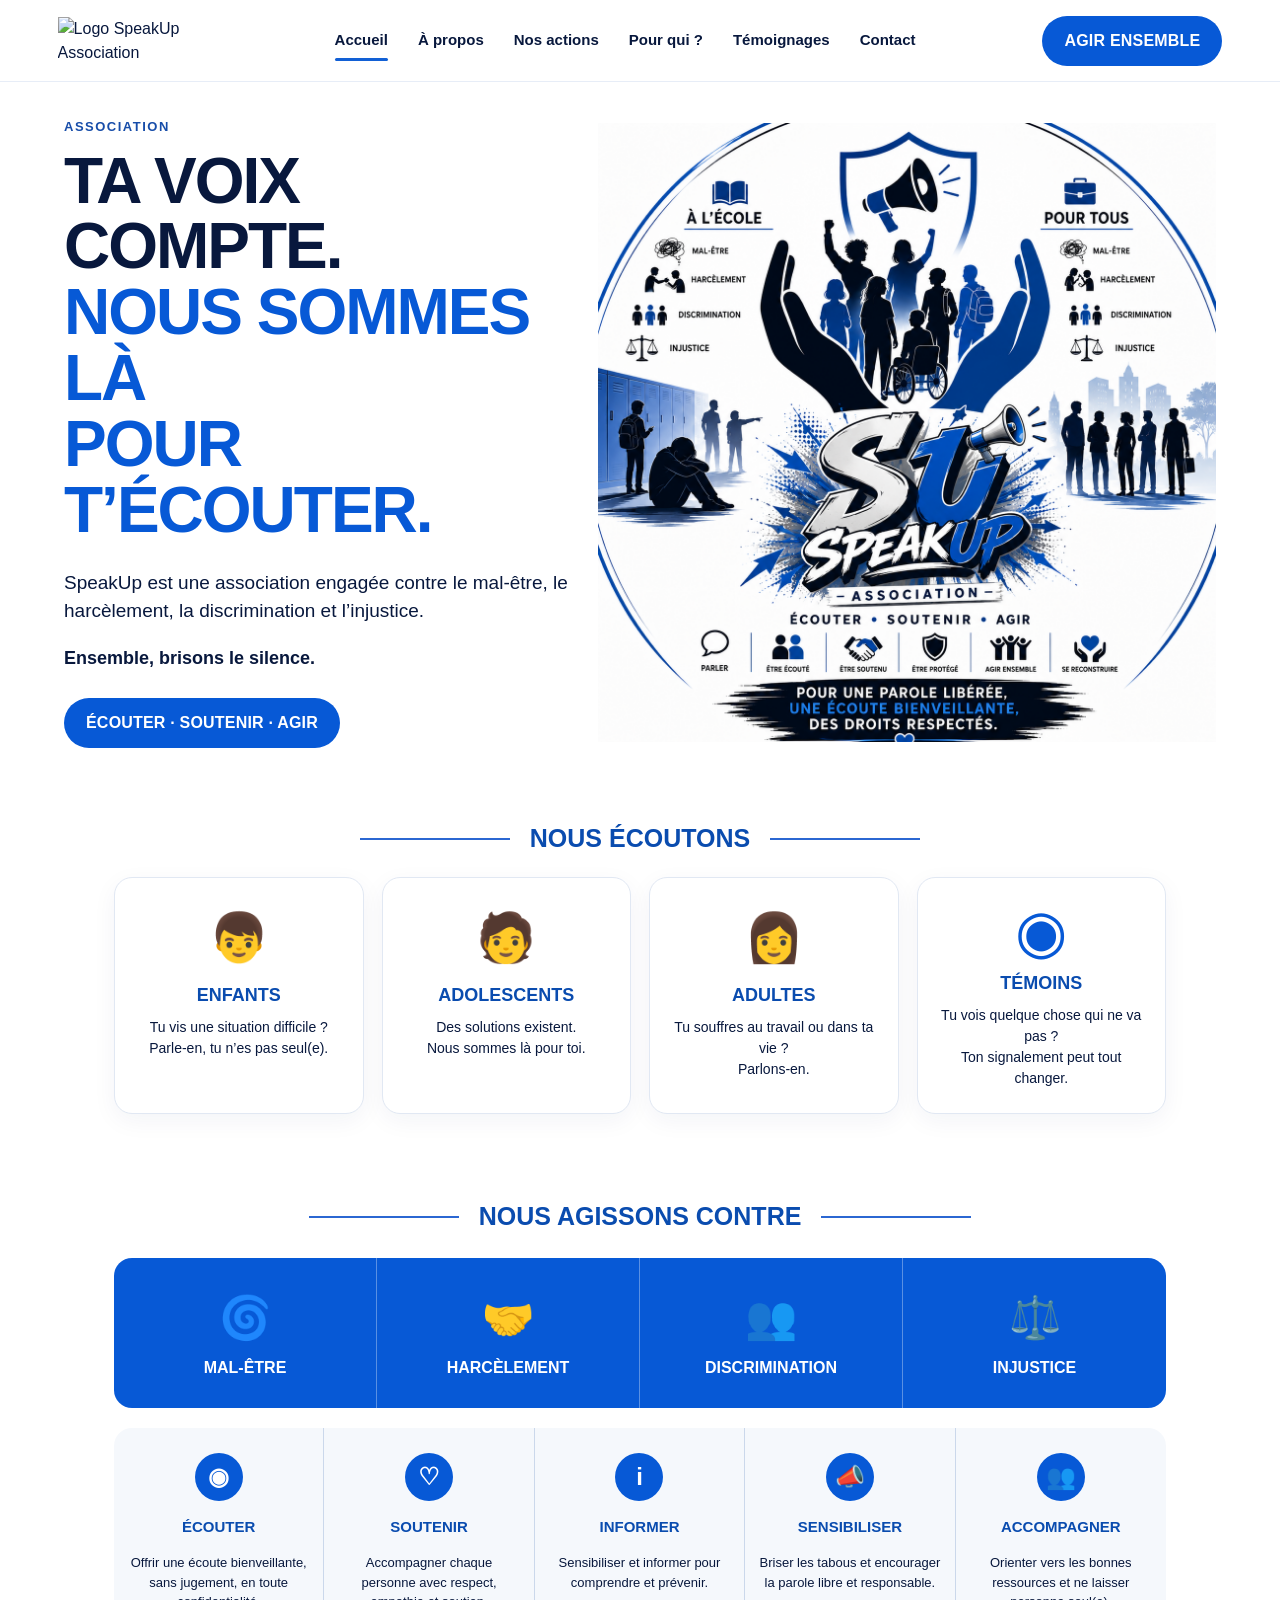
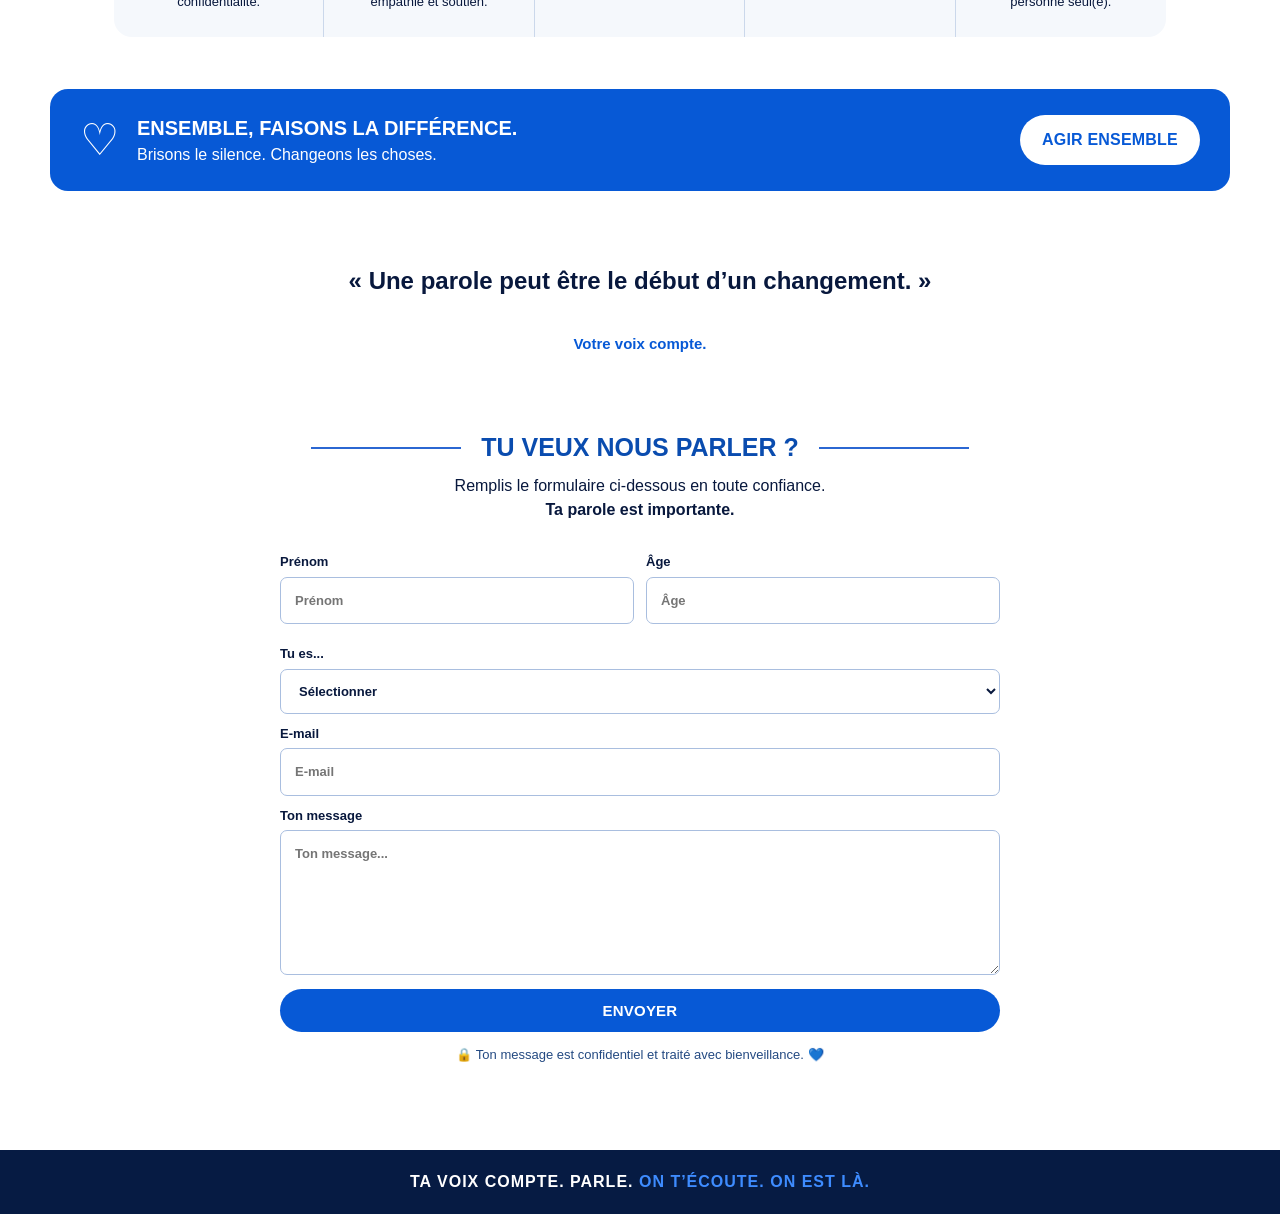
==== commit 88f97611: "Add files via upload" ====
--- a/index.html
+++ b/index.html
@@ -6,12 +6,11 @@
   <meta name="description" content="SpeakUp Association — écouter, soutenir et agir contre le mal-être, le harcèlement, la discrimination et l'injustice.">
   <title>SpeakUp — Ta voix compte</title>
   <link rel="stylesheet" href="style.css">
-  <meta name="theme-color" content="#0759d6">
 </head>
 <body>
 <header class="site-header">
   <a class="brand" href="#accueil" aria-label="SpeakUp Accueil">
-    <img src="logo-mediation.png" alt="Logo SpeakUp Médiation Association">
+    <img src="logo.png" alt="Logo SpeakUp Association">
   </a>
   <nav aria-label="Navigation principale">
     <a class="active" href="#accueil">Accueil</a>
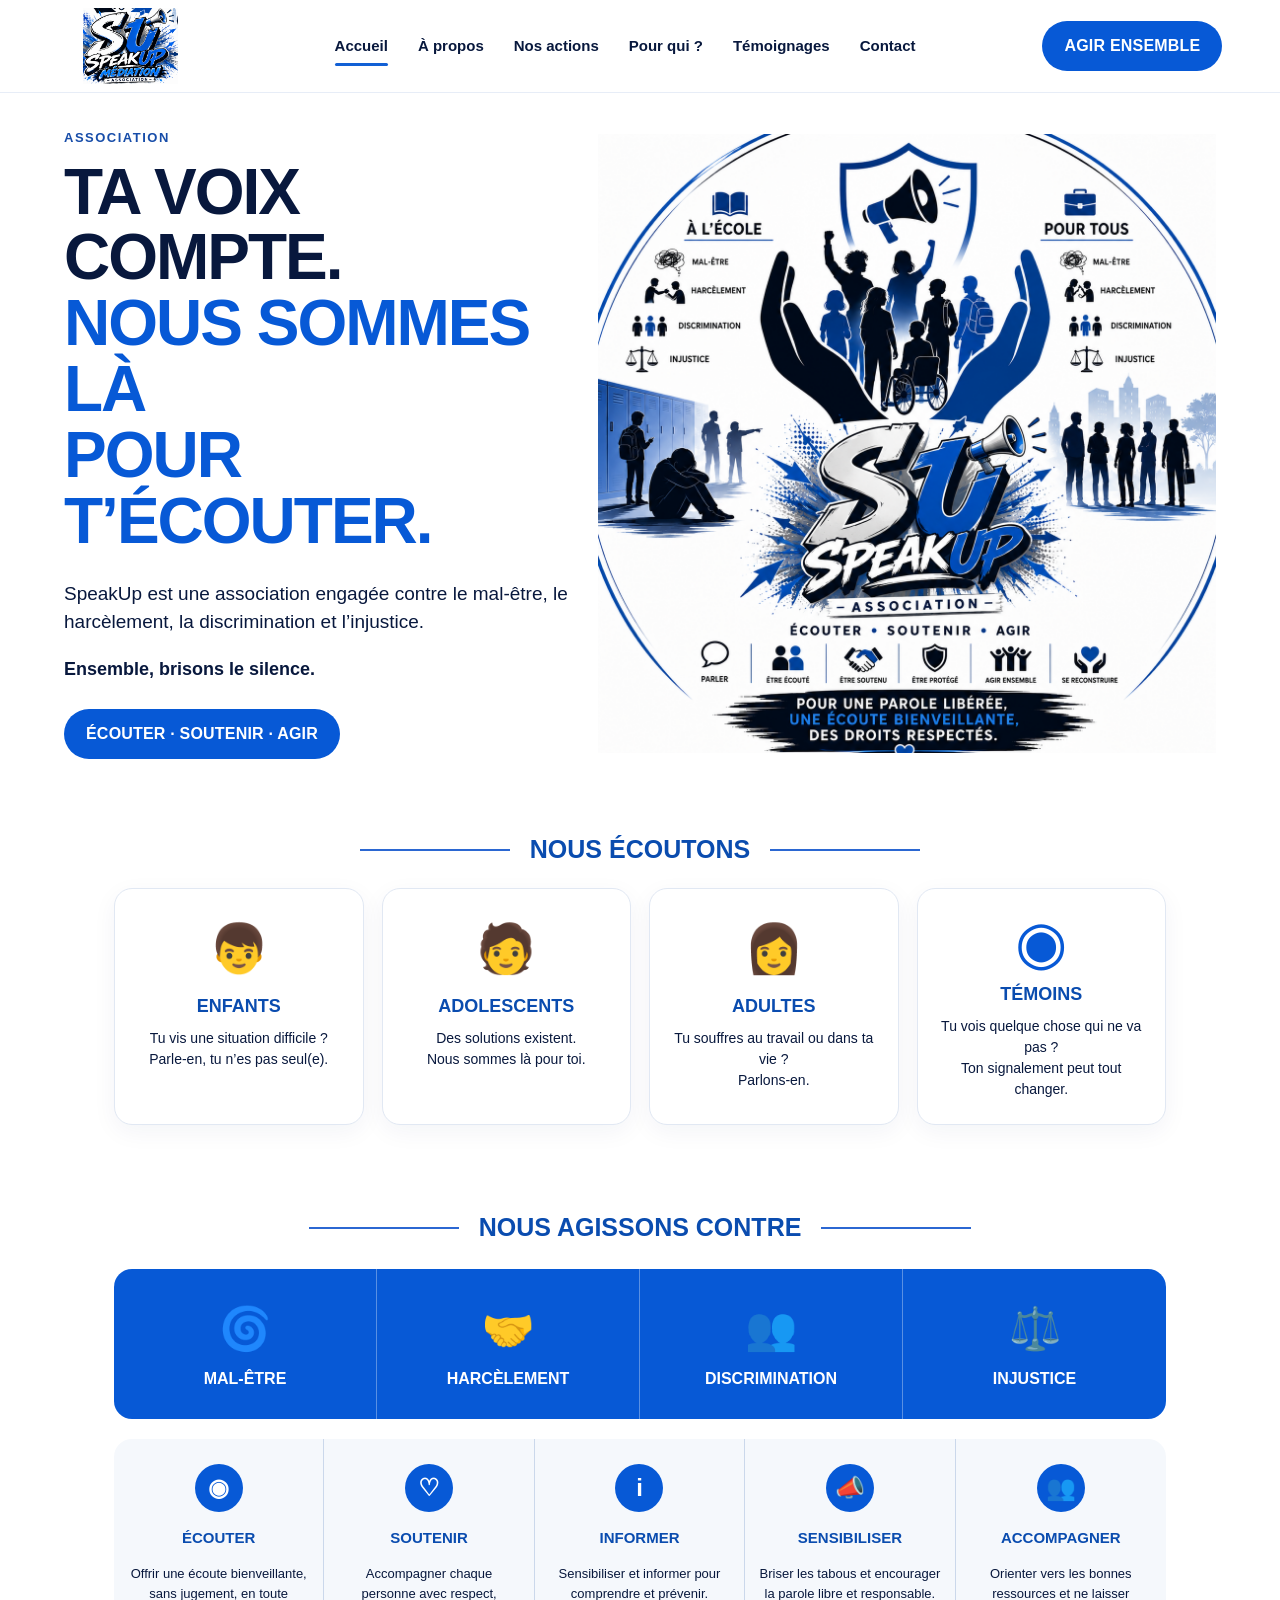
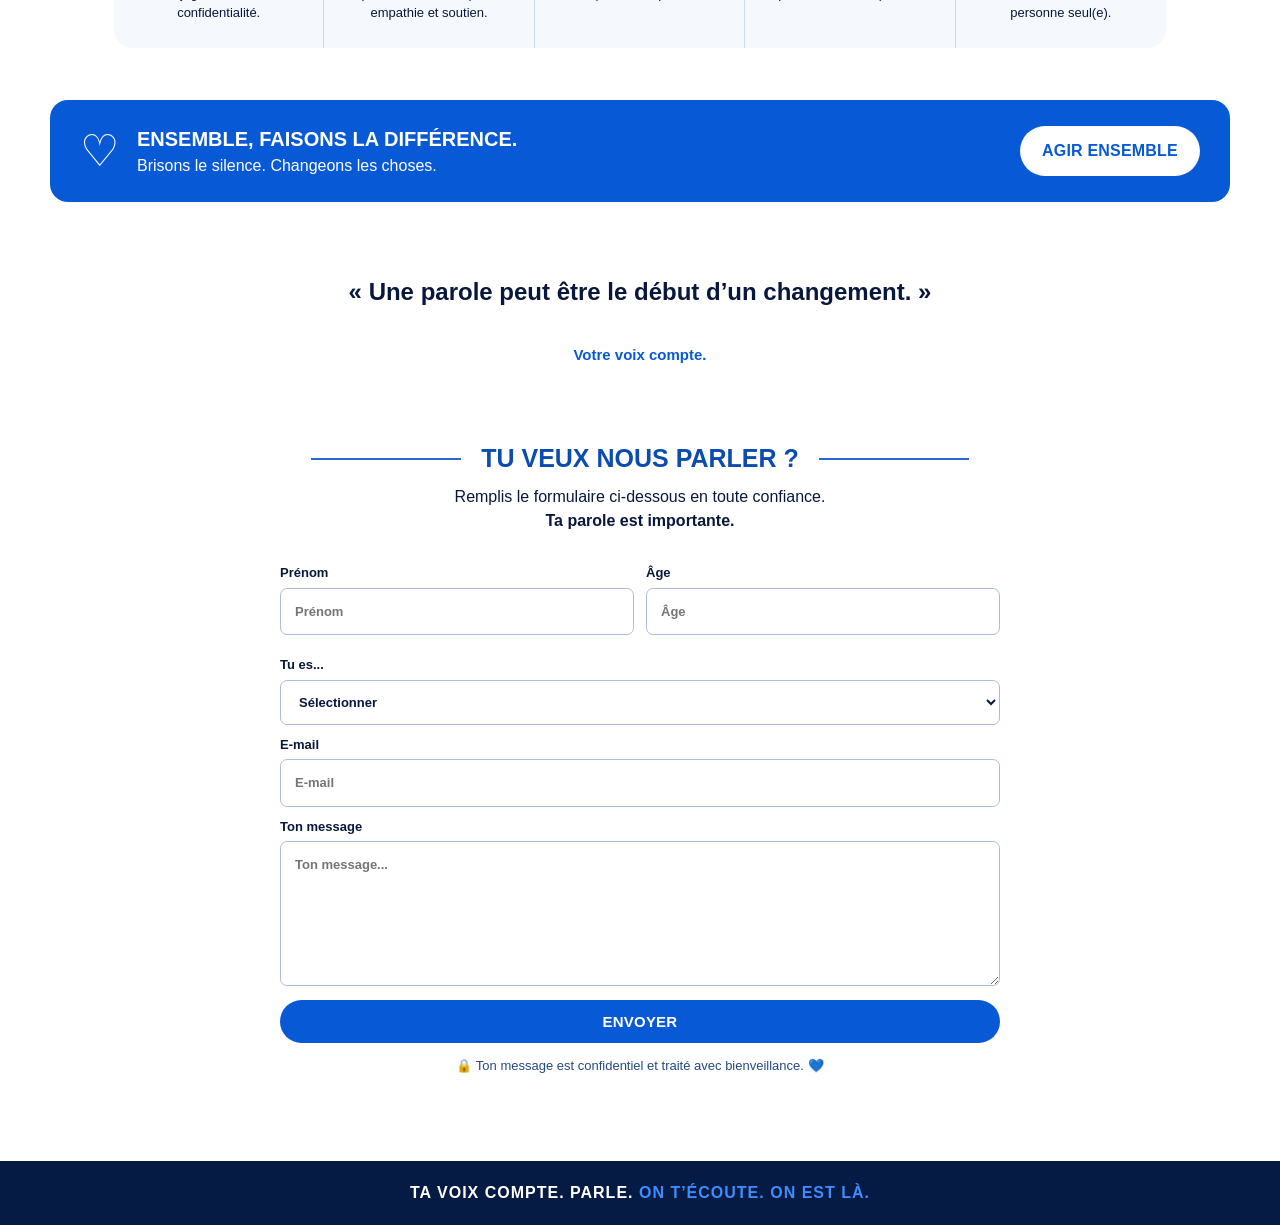
==== commit dbebcd63: "Add files via upload Correction affichage mobile et logo SpeakUp Médiation" ====
--- a/index.html
+++ b/index.html
@@ -6,11 +6,12 @@
   <meta name="description" content="SpeakUp Association — écouter, soutenir et agir contre le mal-être, le harcèlement, la discrimination et l'injustice.">
   <title>SpeakUp — Ta voix compte</title>
   <link rel="stylesheet" href="style.css">
+  <meta name="theme-color" content="#0759d6">
 </head>
 <body>
 <header class="site-header">
   <a class="brand" href="#accueil" aria-label="SpeakUp Accueil">
-    <img src="logo.png" alt="Logo SpeakUp Association">
+    <img src="logo-mediation.png" alt="Logo SpeakUp Médiation Association">
   </a>
   <nav aria-label="Navigation principale">
     <a class="active" href="#accueil">Accueil</a>
